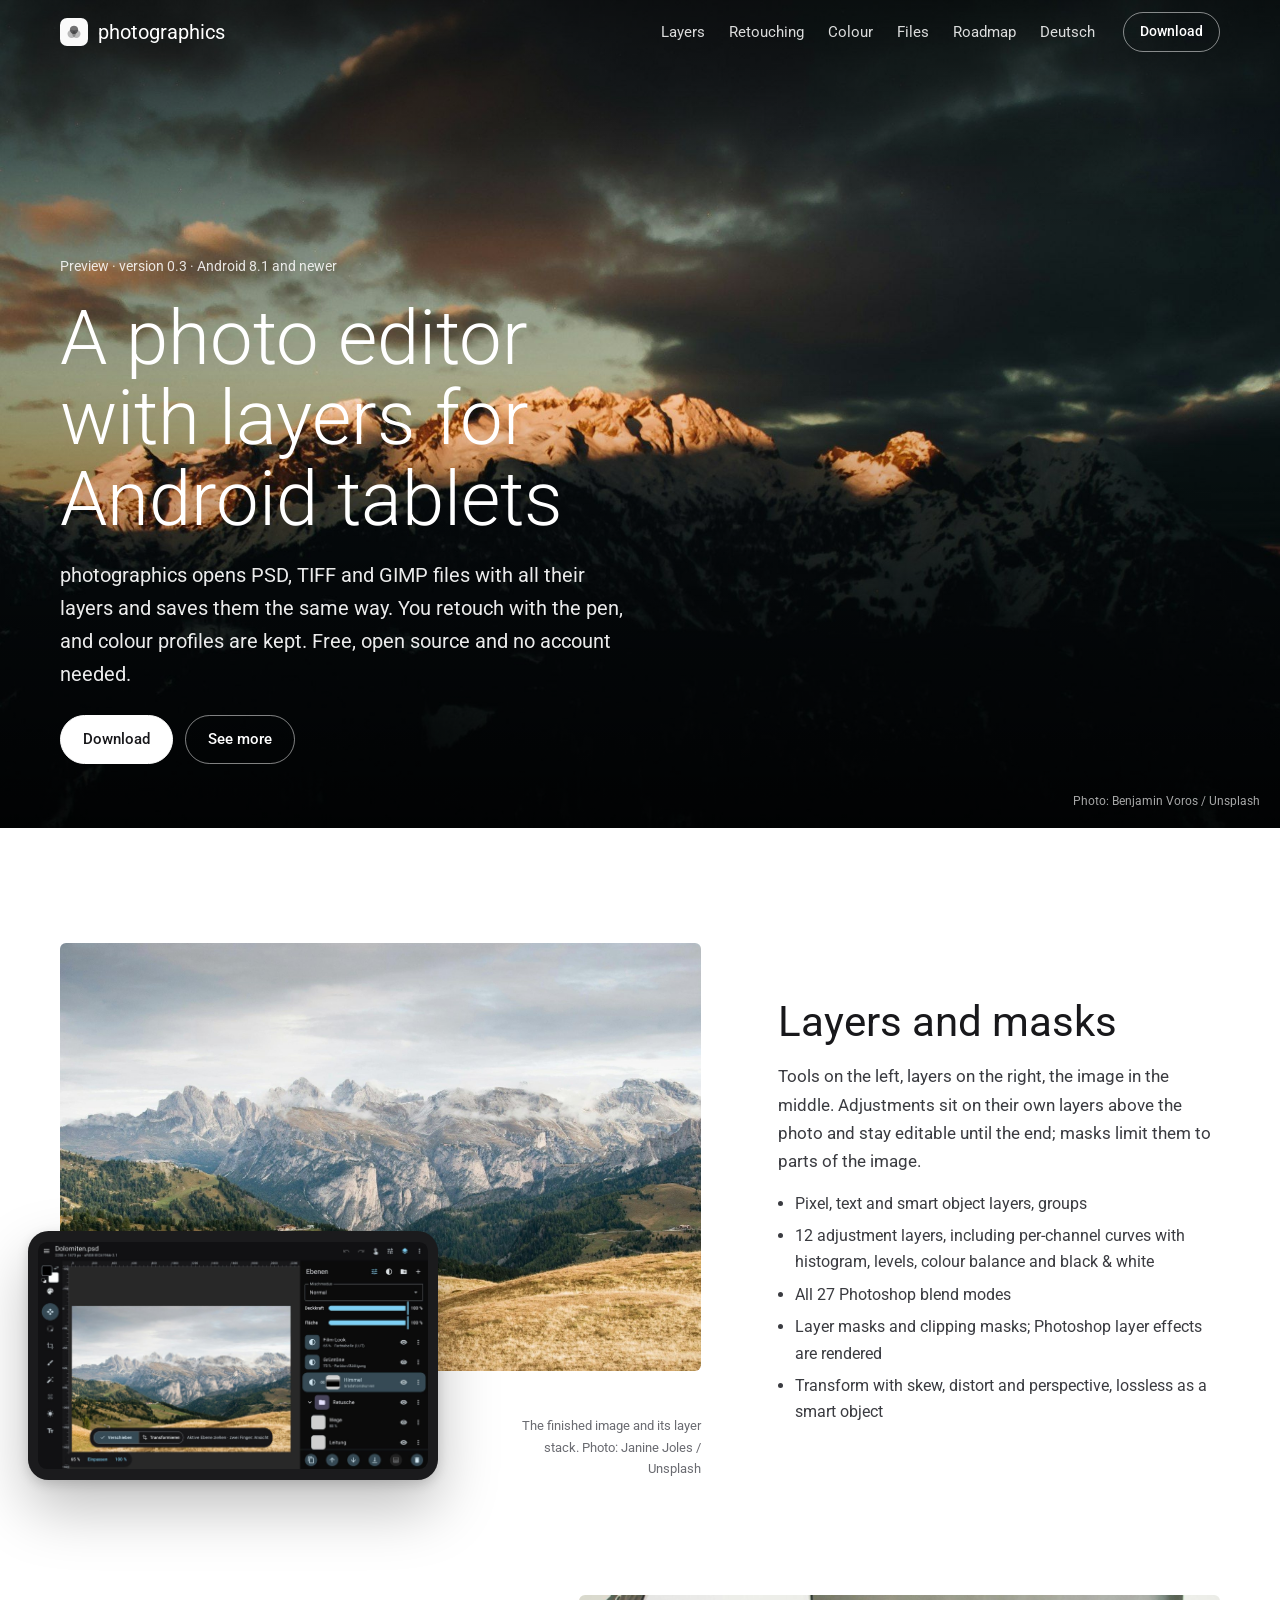
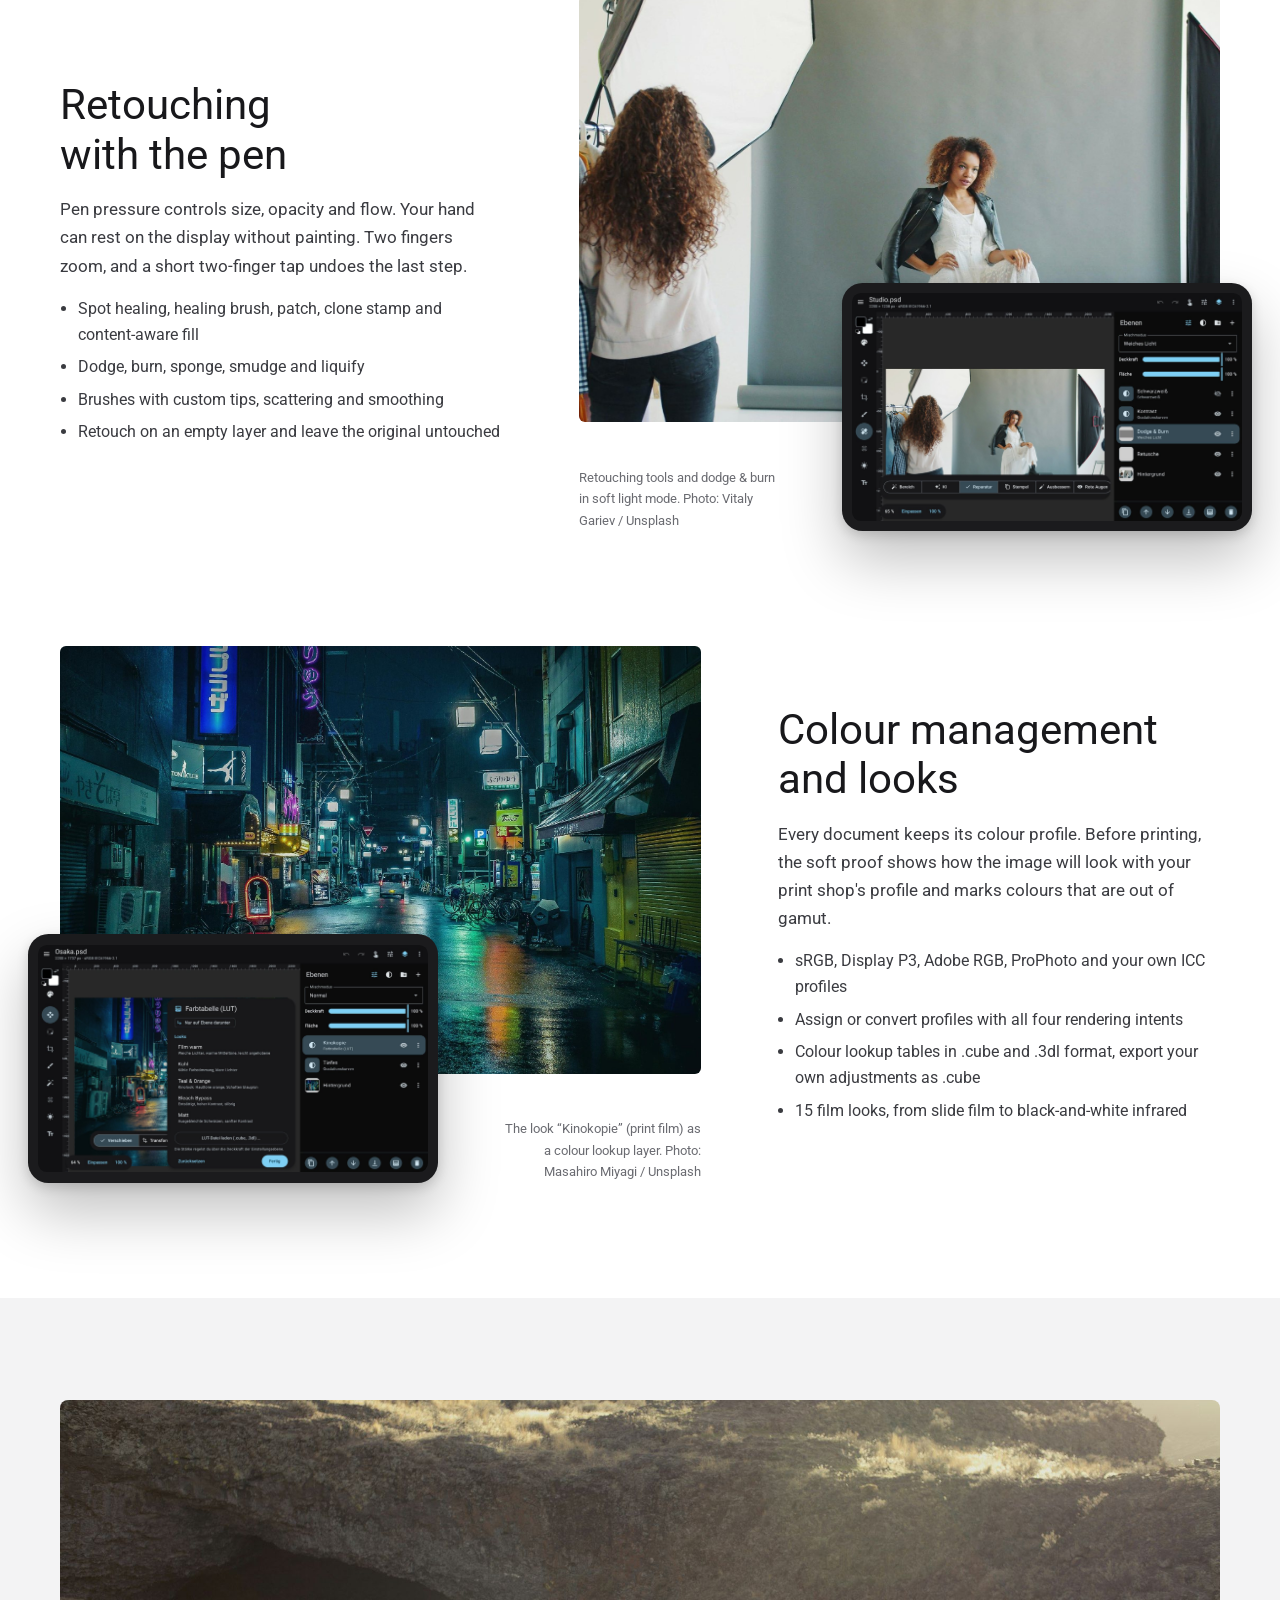
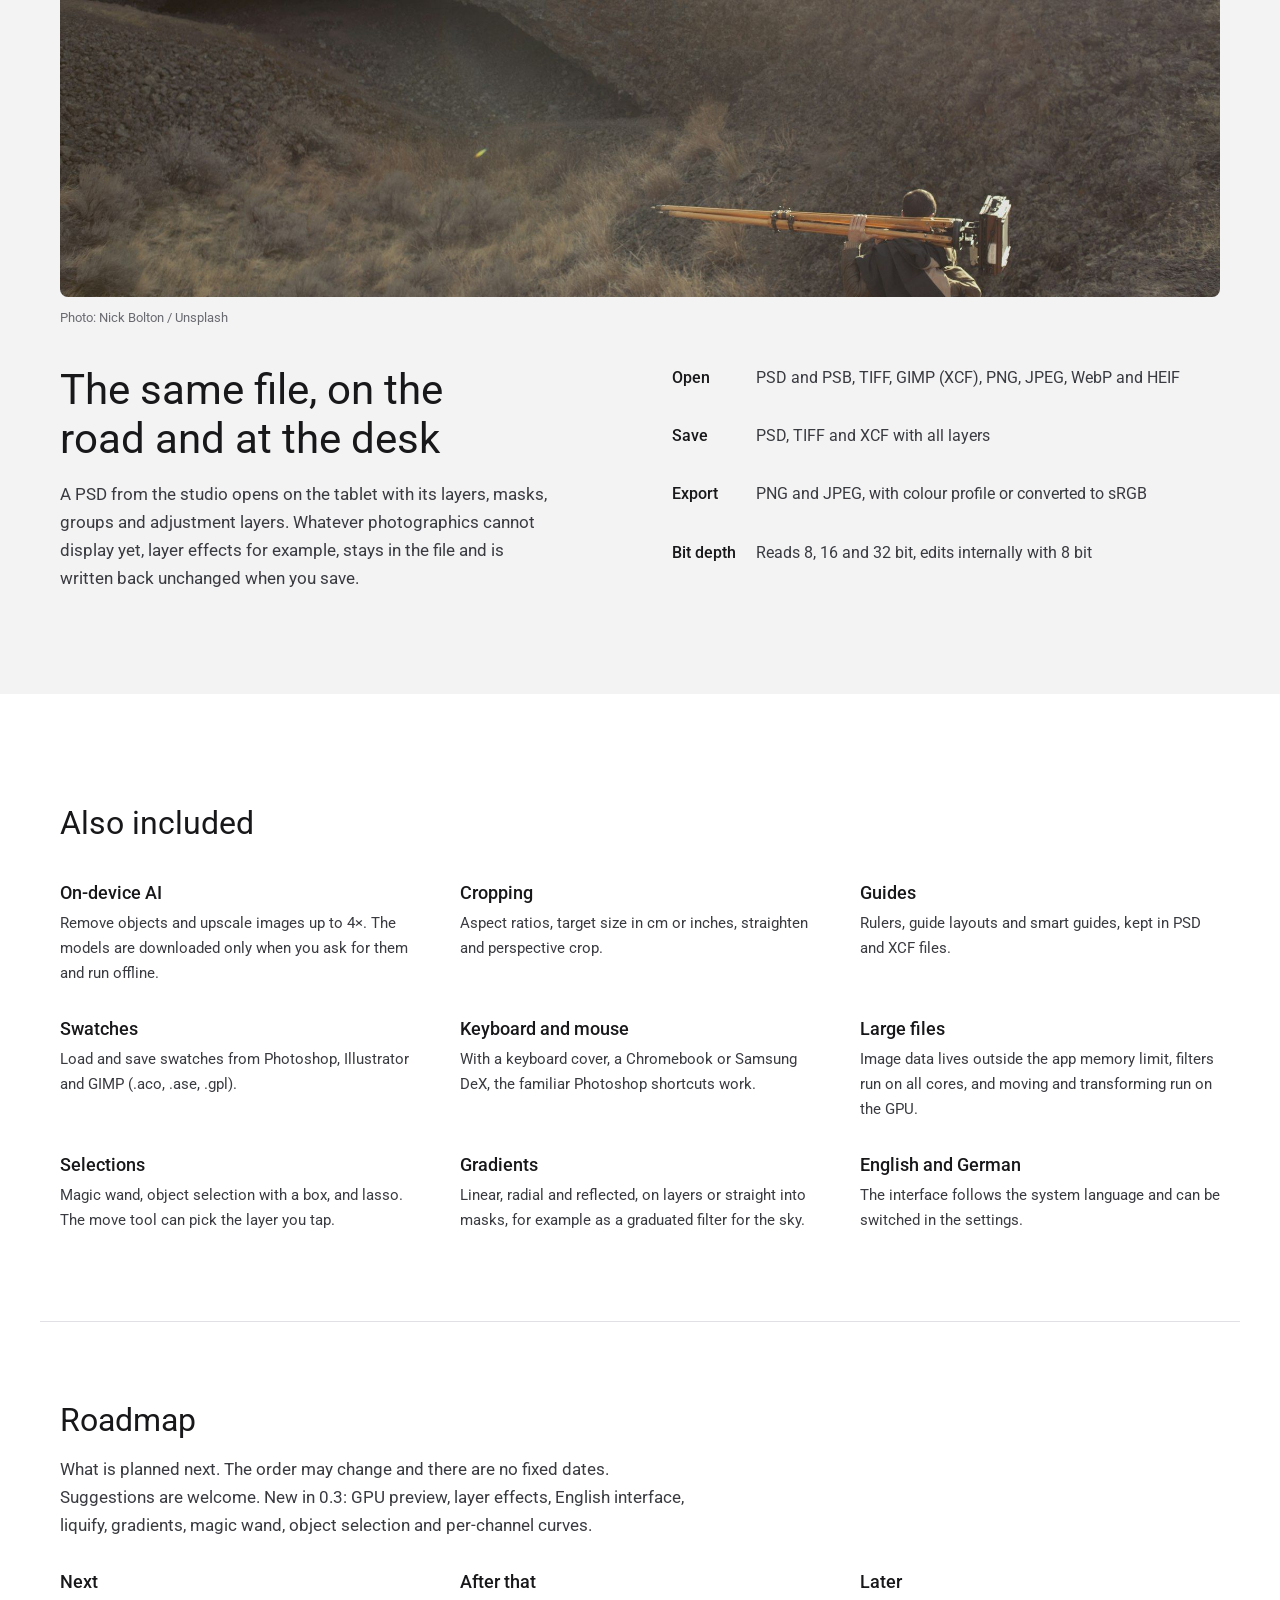
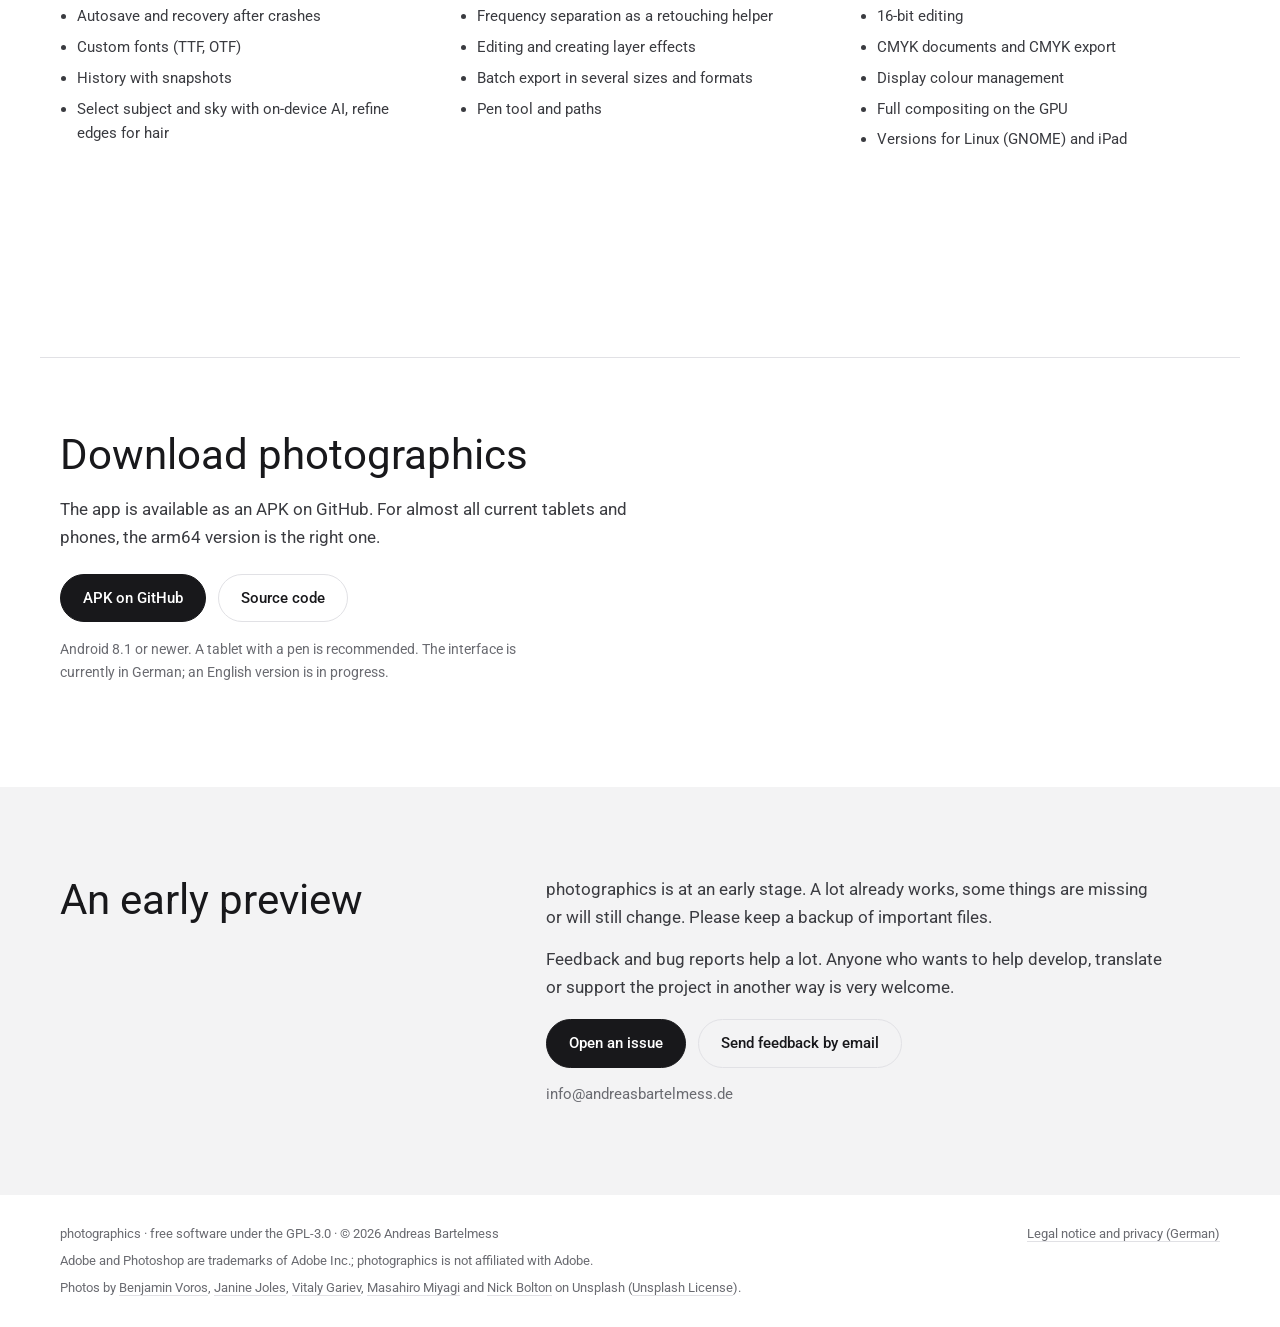
==== website/en/index.html @ 4376cb5f "Roadmap: RAW-Entwicklung gestrichen" ====
<!doctype html>
<html lang="en">
<head>
<meta charset="utf-8">
<meta name="viewport" content="width=device-width, initial-scale=1, viewport-fit=cover">
<title>photographics</title>
<meta name="claude:viewport-fit-sides" content="cover">
<meta name="description" content="Free photo editor with layers for Android tablets. Opens and saves PSD, TIFF and GIMP files with all their layers.">
<link rel="icon" href="../img/logo.svg" type="image/svg+xml">
<link rel="stylesheet" href="../fonts/roboto.css">
<link rel="alternate" hreflang="de" href="../">
<link rel="alternate" hreflang="en" href="./">
<style>
/* Layout: großes Foto als Auftakt, danach helle Seite mit echten Screenshots der App; Text und Bild
   wechseln die Seite. Schrift wie in der App (Roboto). Bewusst nur hell. */
:root {
  --paper: #ffffff;
  --band: #f3f3f4;
  --ink: #18181b;
  --text: #3a3b40;
  --mute: #6a6b71;
  --line: #e1e1e5;
  --device: #1b1b1d;
  --font: "Roboto", system-ui, -apple-system, "Segoe UI", sans-serif;
  color-scheme: light;
}
* { box-sizing: border-box; }
html { scroll-behavior: smooth; }
@media (prefers-reduced-motion: reduce) { html { scroll-behavior: auto; } }
body { margin: 0; background: var(--paper); color: var(--ink); font-family: var(--font); font-size: 17px; line-height: 1.65; -webkit-font-smoothing: antialiased; }
img { max-width: 100%; display: block; }
a { color: inherit; }
h1, h2, h3 { font-weight: 400; margin: 0; text-wrap: balance; }
p { margin: 0; }
.wrap { max-width: 1200px; margin: 0 auto; padding-left: max(20px, env(safe-area-inset-left, 0px)); padding-right: max(20px, env(safe-area-inset-right, 0px)); }
.btn { display: inline-flex; align-items: center; padding: 11px 22px; border-radius: 999px; font-weight: 500; font-size: 15px;
  text-decoration: none; border: 1px solid currentColor; transition: background .2s, color .2s, border-color .2s; }
.btn.primary { background: var(--ink); color: #fff; border-color: var(--ink); }
.btn.primary:hover { background: #000; }
.btn.light { background: #fff; color: var(--ink); border-color: #fff; }
.btn.light:hover { background: #ffffffd9; }
.btn.outline { color: var(--ink); border-color: var(--line); }
.btn.outline:hover { border-color: var(--ink); }
.btn.on-photo { color: #fff; border-color: #ffffff80; }
.btn.on-photo:hover { border-color: #fff; }
.btn[aria-disabled="true"] { opacity: .45; pointer-events: none; }
a:focus-visible { outline: 2px solid currentColor; outline-offset: 3px; }
figure { margin: 0; display: grid; gap: 10px; min-width: 0; }
figcaption { font-size: 13px; color: var(--mute); }
.shot { border-radius: 10px; box-shadow: 0 0 0 1px #0000000f, 0 18px 40px #00000024; width: 100%; }

/* Navigation: über dem Foto durchsichtig, beim Scrollen weiß */
body::before { content: ""; position: fixed; inset: 0 0 auto; height: env(safe-area-inset-top, 0px); z-index: 30; background: var(--ink); }
nav { position: fixed; top: env(safe-area-inset-top, 0px); left: 0; right: 0; z-index: 20; color: #fff; transition: background .25s, color .25s, border-color .25s; border-bottom: 1px solid transparent; }
nav.solid { background: #fffffff0; color: var(--ink); border-bottom-color: var(--line); backdrop-filter: blur(12px); -webkit-backdrop-filter: blur(12px); }
nav .wrap { display: flex; align-items: center; gap: 28px; height: 64px; }
.brand { display: flex; align-items: center; gap: 10px; text-decoration: none; font-size: 20px; font-weight: 400; }
.brand img { width: 28px; height: 28px; border-radius: 7px; }
nav ul { display: flex; gap: 24px; list-style: none; margin: 0 0 0 auto; padding: 0; font-size: 15px; }
nav ul a { text-decoration: none; opacity: .85; }
nav ul a:hover { opacity: 1; }
nav .btn { padding: 7px 16px; font-size: 14px; }
@media (max-width: 860px) { nav ul { display: none; } nav .btn { margin-left: auto; } }

/* Auftakt */
.hero { position: relative; min-height: min(92svh, 860px); display: grid; align-items: end; overflow: hidden; color: #fff; background: #111; }
.hero > img { position: absolute; inset: 0; width: 100%; height: 100%; object-fit: cover; object-position: 50% 40%; }
.hero::after { content: ""; position: absolute; inset: 0; background: linear-gradient(180deg, #00000080 0%, #00000000 28%, #00000000 45%, #000000c4 100%); }
.hero .wrap { position: relative; z-index: 1; padding-block: 130px 64px; display: grid; gap: 20px; width: 100%; }
.hero .status { font-size: 14px; opacity: .85; }
.hero h1 { font-size: clamp(38px, 6vw, 76px); line-height: 1.06; font-weight: 300; max-width: 19ch; }
.hero .lead { font-size: clamp(17px, 1.8vw, 20px); max-width: 52ch; opacity: .92; }
.hero .ctas { display: flex; flex-wrap: wrap; gap: 12px; margin-top: 4px; }
.credit { position: absolute; right: max(20px, env(safe-area-inset-right, 0px)); bottom: 16px; z-index: 1; font-size: 12px; color: #ffffffa6; }
@media (max-width: 560px) { .credit { position: static; } .hero .wrap { padding-bottom: 28px; } }

/* Kapitel: fertiges Bild, darüber das Tablet mit dem Bearbeitungsstand */
.chapter { padding-block: clamp(72px, 9vw, 128px) 0; }
.chapter h2, .files h2, .about h2, .download h2, .join h2 { font-size: clamp(28px, 3.4vw, 42px); line-height: 1.18; }
.chapter .wrap { display: grid; grid-template-columns: 1.45fr 1fr; gap: clamp(40px, 6vw, 88px); align-items: center; }
.chapter.flip .wrap { grid-template-columns: 1fr 1.45fr; }
.chapter.flip .stage { order: 2; }
.stage { position: relative; padding-bottom: 17%; min-width: 0; margin: 0; }
.stage .photo { width: 100%; aspect-ratio: 3 / 2; object-fit: cover; border-radius: 6px; }
.tablet { position: absolute; bottom: 0; left: -5%; width: 64%; background: var(--device); border-radius: clamp(12px, 1.6vw, 22px);
  padding: clamp(6px, .8vw, 11px); box-shadow: 0 28px 60px #00000040, 0 4px 12px #00000026; }
.tablet img { border-radius: clamp(5px, .7vw, 10px); width: 100%; }
.chapter.flip .tablet { left: auto; right: -5%; }
.stage figcaption { position: absolute; right: 0; bottom: 0; width: 32%; text-align: right; }
.chapter.flip .stage figcaption { right: auto; left: 0; text-align: left; }
.copy { display: grid; gap: 16px; min-width: 0; }
.copy > p { color: var(--text); max-width: 50ch; }
.copy ul { margin: 0; padding-left: 1.1em; color: var(--text); display: grid; gap: 6px; font-size: 16px; }
@media (max-width: 860px) {
  .chapter .wrap, .chapter.flip .wrap { grid-template-columns: 1fr; }
  .chapter.flip .stage { order: 0; }
  .tablet, .chapter.flip .tablet { left: 4%; right: auto; width: 70%; }
  .stage figcaption, .chapter.flip .stage figcaption { position: static; width: auto; text-align: left; margin-top: 12px; }
  .stage { padding-bottom: 0; } .stage .tablet { position: relative; margin-top: -22%; }
}

/* Dateien */
.files { margin-top: clamp(72px, 9vw, 128px); background: var(--band); padding-block: clamp(64px, 8vw, 112px); }
.files .wrap { display: grid; gap: 36px; }
.files figure img { width: 100%; aspect-ratio: 21 / 9; object-fit: cover; object-position: 60% 50%; border-radius: 8px; }
.files .cols { display: grid; grid-template-columns: 1fr 1fr; gap: clamp(28px, 5vw, 72px); }
.files .copy p { color: var(--text); }
.files dl { margin: 0; display: grid; grid-template-columns: auto 1fr; gap: 6px 20px; color: var(--text); font-size: 16px; }
.files dt { font-weight: 500; color: var(--ink); }
.files dd { margin: 0; }
@media (max-width: 860px) { .files .cols { grid-template-columns: 1fr; } .files figure img { aspect-ratio: 4 / 3; } }

/* Außerdem */
.more { padding-block: clamp(64px, 8vw, 112px) clamp(56px, 7vw, 88px); }
.more .wrap { display: grid; gap: 28px; }
.more h2 { font-size: clamp(24px, 2.6vw, 32px); }
.more-grid { display: grid; grid-template-columns: repeat(3, 1fr); gap: 28px 40px; }
.more-grid h3 { font-size: 18px; font-weight: 500; margin-bottom: 4px; }
.more-grid p { color: var(--text); font-size: 15px; }
@media (max-width: 900px) { .more-grid { grid-template-columns: 1fr 1fr; } }
@media (max-width: 560px) { .more-grid { grid-template-columns: 1fr; } }

/* Roadmap */
.roadmap { padding-block: 0 clamp(64px, 8vw, 104px); }
.roadmap .wrap { display: grid; gap: 28px; border-top: 1px solid var(--line); padding-top: clamp(48px, 6vw, 72px); }
.roadmap header { display: grid; gap: 8px; max-width: 64ch; }
.roadmap header h2 { font-size: clamp(24px, 2.6vw, 32px); }
.roadmap header p { color: var(--text); }
.stages { display: grid; grid-template-columns: repeat(3, 1fr); gap: 28px 40px; }
.stages h3 { font-size: 18px; font-weight: 500; margin-bottom: 8px; }
.stages ul { margin: 0; padding-left: 1.1em; display: grid; gap: 6px; color: var(--text); font-size: 15px; }
@media (max-width: 860px) { .stages { grid-template-columns: 1fr; } }

/* Download */
.download { padding-block: clamp(64px, 8vw, 104px); }
.download .wrap { display: grid; gap: 16px; justify-items: start; border-top: 1px solid var(--line); padding-top: clamp(48px, 6vw, 72px); }
.download p { color: var(--text); max-width: 60ch; }
.download .actions { display: flex; flex-wrap: wrap; gap: 12px; margin-top: 6px; }
.download .req { font-size: 14px; color: var(--mute); }

/* Mitmachen */
.join { background: var(--band); padding-block: clamp(56px, 7vw, 88px); }
.join .wrap { display: grid; grid-template-columns: 1fr 1.6fr; gap: clamp(28px, 5vw, 72px); align-items: start; }
.join .text { display: grid; gap: 14px; color: var(--text); max-width: 62ch; }
.join .actions { display: flex; flex-wrap: wrap; gap: 12px; margin-top: 4px; }
.join .mail { color: var(--mute); font-size: 15px; user-select: all; }
@media (max-width: 760px) { .join .wrap { grid-template-columns: 1fr; } }

/* Fuß */
footer { padding-block: 28px calc(28px + env(safe-area-inset-bottom, 0px)); font-size: 13px; color: var(--mute); }
footer .wrap { display: grid; gap: 6px; }
footer .row { display: flex; flex-wrap: wrap; gap: 6px 24px; justify-content: space-between; }
footer a { color: inherit; text-decoration: none; border-bottom: 1px solid var(--line); }
footer a:hover { color: var(--ink); }
</style>
</head>
<body>

<nav id="nav">
  <div class="wrap">
    <a class="brand" href="#top"><img src="../img/logo.svg" alt="">photographics</a>
    <ul>
      <li><a href="#layers">Layers</a></li>
      <li><a href="#retouching">Retouching</a></li>
      <li><a href="#colour">Colour</a></li>
      <li><a href="#files">Files</a></li>
      <li><a href="#roadmap">Roadmap</a></li>
      <li><a href="../" lang="de" hreflang="de">Deutsch</a></li>
    </ul>
    <a class="btn on-photo" id="nav-cta" href="#download">Download</a>
  </div>
</nav>

<header class="hero" id="top">
  <img src="../img/alpen-abend.jpg" alt="Snow-covered peaks in the last evening light under dark clouds" fetchpriority="high">
  <div class="wrap">
    <span class="status">Preview · version 0.3 · Android 8.1 and newer</span>
    <h1>A photo editor with layers for Android tablets</h1>
    <p class="lead">photographics opens PSD, TIFF and GIMP files with all their layers and saves them the same way. You retouch with the pen, and colour profiles are kept. Free, open source and no account needed.</p>
    <div class="ctas">
      <a class="btn light" href="#download">Download</a>
      <a class="btn on-photo" href="#layers">See more</a>
    </div>
  </div>
  <span class="credit">Photo: Benjamin Voros / Unsplash</span>
</header>

<section class="chapter" id="layers">
  <div class="wrap">
    <figure class="stage">
      <img class="photo" src="../img/dolomiten-fertig.jpg" alt="Finished landscape photo of the Dolomites with a darkened sky and warmer colours" loading="lazy">
      <div class="tablet"><img src="../img/editor-ebenen.jpg" alt="The same image in photographics with the layers panel: film look, hue/saturation, curves with a mask and a retouching group" loading="lazy"></div>
      <figcaption>The finished image and its layer stack. Photo: Janine Joles / Unsplash</figcaption>
    </figure>
    <div class="copy">
      <h2>Layers and masks</h2>
      <p>Tools on the left, layers on the right, the image in the middle. Adjustments sit on their own layers above the photo and stay editable until the end; masks limit them to parts of the image.</p>
      <ul>
        <li>Pixel, text and smart object layers, groups</li>
        <li>12 adjustment layers, including per-channel curves with histogram, levels, colour balance and black &amp; white</li>
        <li>All 27 Photoshop blend modes</li>
        <li>Layer masks and clipping masks; Photoshop layer effects are rendered</li>
        <li>Transform with skew, distort and perspective, lossless as a smart object</li>
      </ul>
    </div>
  </div>
</section>

<section class="chapter flip" id="retouching">
  <div class="wrap">
    <figure class="stage">
      <img class="photo" src="../img/studio-fertig.jpg" alt="Finished studio photo of a woman in a white dress in front of a grey backdrop" loading="lazy">
      <div class="tablet"><img src="../img/editor-retusche.jpg" alt="The same photo in photographics with the retouching tools and a dodge and burn layer" loading="lazy"></div>
      <figcaption>Retouching tools and dodge &amp; burn in soft light mode. Photo: Vitaly Gariev / Unsplash</figcaption>
    </figure>
    <div class="copy">
      <h2>Retouching with the pen</h2>
      <p>Pen pressure controls size, opacity and flow. Your hand can rest on the display without painting. Two fingers zoom, and a short two-finger tap undoes the last step.</p>
      <ul>
        <li>Spot healing, healing brush, patch, clone stamp and content-aware fill</li>
        <li>Dodge, burn, sponge, smudge and liquify</li>
        <li>Brushes with custom tips, scattering and smoothing</li>
        <li>Retouch on an empty layer and leave the original untouched</li>
      </ul>
    </div>
  </div>
</section>

<section class="chapter" id="colour">
  <div class="wrap">
    <figure class="stage">
      <img class="photo" src="../img/osaka-fertig.jpg" alt="Finished night photo of a wet street in Osaka with neon signs" loading="lazy">
      <div class="tablet"><img src="../img/editor-looks.jpg" alt="The same photo in photographics with the colour lookup selection open" loading="lazy"></div>
      <figcaption>The look “Kinokopie” (print film) as a colour lookup layer. Photo: Masahiro Miyagi / Unsplash</figcaption>
    </figure>
    <div class="copy">
      <h2>Colour management and looks</h2>
      <p>Every document keeps its colour profile. Before printing, the soft proof shows how the image will look with your print shop's profile and marks colours that are out of gamut.</p>
      <ul>
        <li>sRGB, Display P3, Adobe RGB, ProPhoto and your own ICC profiles</li>
        <li>Assign or convert profiles with all four rendering intents</li>
        <li>Colour lookup tables in .cube and .3dl format, export your own adjustments as .cube</li>
        <li>15 film looks, from slide film to black-and-white infrared</li>
      </ul>
    </div>
  </div>
</section>

<section class="files" id="files" style="margin-top: clamp(72px, 9vw, 128px)">
  <div class="wrap">
    <figure>
      <img src="../img/grossformat.jpg" alt="A photographer carries a large format camera on a tripod across a rocky plateau" loading="lazy">
      <figcaption>Photo: Nick Bolton / Unsplash</figcaption>
    </figure>
    <div class="cols">
      <div class="copy">
        <h2>The same file, on the road and at the desk</h2>
        <p>A PSD from the studio opens on the tablet with its layers, masks, groups and adjustment layers. Whatever photographics cannot display yet, layer effects for example, stays in the file and is written back unchanged when you save.</p>
      </div>
      <dl>
        <dt>Open</dt><dd>PSD and PSB, TIFF, GIMP (XCF), PNG, JPEG, WebP and HEIF</dd>
        <dt>Save</dt><dd>PSD, TIFF and XCF with all layers</dd>
        <dt>Export</dt><dd>PNG and JPEG, with colour profile or converted to sRGB</dd>
        <dt>Bit depth</dt><dd>Reads 8, 16 and 32 bit, edits internally with 8 bit</dd>
      </dl>
    </div>
  </div>
</section>

<section class="more" id="features">
  <div class="wrap">
    <h2>Also included</h2>
    <div class="more-grid">
      <div><h3>On-device AI</h3><p>Remove objects and upscale images up to 4×. The models are downloaded only when you ask for them and run offline.</p></div>
      <div><h3>Cropping</h3><p>Aspect ratios, target size in cm or inches, straighten and perspective crop.</p></div>
      <div><h3>Guides</h3><p>Rulers, guide layouts and smart guides, kept in PSD and XCF files.</p></div>
      <div><h3>Swatches</h3><p>Load and save swatches from Photoshop, Illustrator and GIMP (.aco, .ase, .gpl).</p></div>
      <div><h3>Keyboard and mouse</h3><p>With a keyboard cover, a Chromebook or Samsung DeX, the familiar Photoshop shortcuts work.</p></div>
      <div><h3>Large files</h3><p>Image data lives outside the app memory limit, filters run on all cores, and moving and transforming run on the GPU.</p></div>
      <div><h3>Selections</h3><p>Magic wand, object selection with a box, and lasso. The move tool can pick the layer you tap.</p></div>
      <div><h3>Gradients</h3><p>Linear, radial and reflected, on layers or straight into masks, for example as a graduated filter for the sky.</p></div>
      <div><h3>English and German</h3><p>The interface follows the system language and can be switched in the settings.</p></div>
    </div>
  </div>
</section>

<section class="roadmap" id="roadmap">
  <div class="wrap">
    <header>
      <h2>Roadmap</h2>
      <p>What is planned next. The order may change and there are no fixed dates. Suggestions are welcome. New in 0.3: GPU preview, layer effects, English interface, liquify, gradients, magic wand, object selection and per-channel curves.</p>
    </header>
    <div class="stages">
      <div>
        <h3>Next</h3>
        <ul>
          <li>Autosave and recovery after crashes</li>
          <li>Custom fonts (TTF, OTF)</li>
          <li>History with snapshots</li>
          <li>Select subject and sky with on-device AI, refine edges for hair</li>
        </ul>
      </div>
      <div>
        <h3>After that</h3>
        <ul>
          <li>Frequency separation as a retouching helper</li>
          <li>Editing and creating layer effects</li>
          <li>Batch export in several sizes and formats</li>
          <li>Pen tool and paths</li>
        </ul>
      </div>
      <div>
        <h3>Later</h3>
        <ul>
          <li>16-bit editing</li>
          <li>CMYK documents and CMYK export</li>
          <li>Display colour management</li>
          <li>Full compositing on the GPU</li>
          <li>Versions for Linux (GNOME) and iPad</li>
        </ul>
      </div>
    </div>
  </div>
</section>

<section class="download" id="download">
  <div class="wrap">
    <h2>Download photographics</h2>
    <p>The app is available as an APK on GitHub. For almost all current tablets and phones, the arm64 version is the right one.</p>
    <div class="actions">
      <a class="btn primary" data-repo="/releases/latest" href="#download">APK on GitHub</a>
      <a class="btn outline" data-repo="" href="#download">Source code</a>
    </div>
    <p class="req">Android 8.1 or newer. A tablet with a pen is recommended. The interface is currently in German; an English version is in progress.</p>
  </div>
</section>

<section class="join" id="contribute">
  <div class="wrap">
    <h2>An early preview</h2>
    <div class="text">
      <p>photographics is at an early stage. A lot already works, some things are missing or will still change. Please keep a backup of important files.</p>
      <p>Feedback and bug reports help a lot. Anyone who wants to help develop, translate or support the project in another way is very welcome.</p>
      <div class="actions">
        <a class="btn primary" data-repo="/issues" href="#contribute">Open an issue</a>
        <a class="btn outline" href="mailto:info@andreasbartelmess.de">Send feedback by email</a>
      </div>
      <span class="mail">info@andreasbartelmess.de</span>
    </div>
  </div>
</section>

<footer>
  <div class="wrap">
    <div class="row">
      <span>photographics · free software under the GPL-3.0 · © 2026 Andreas Bartelmess</span>
      <span><a href="../impressum.html" hreflang="de">Legal notice and privacy (German)</a></span>
    </div>
    <div>Adobe and Photoshop are trademarks of Adobe Inc.; photographics is not affiliated with Adobe.</div>
    <div>Photos by <a href="https://unsplash.com/photos/landscape-photography-of-mountains-and-sky-9vZAW6Dp50s" rel="noopener" target="_blank">Benjamin Voros</a>, <a href="https://unsplash.com/photos/landscape-photo-of-mountains-CJIzia8PdV4" rel="noopener" target="_blank">Janine Joles</a>, <a href="https://unsplash.com/photos/model-posing-for-photographer-in-studio-setting-MfNVQxUAZB0" rel="noopener" target="_blank">Vitaly Gariev</a>, <a href="https://unsplash.com/photos/a-wet-city-street-at-night-with-neon-signs-uZA3P4sA3tM" rel="noopener" target="_blank">Masahiro Miyagi</a> and <a href="https://unsplash.com/photos/person-holding-camera-on-mountain-during-daytime-RqQWevl2aqs" rel="noopener" target="_blank">Nick Bolton</a> on Unsplash (<a href="https://unsplash.com/license" rel="noopener" target="_blank">Unsplash License</a>).</div>
  </div>
</footer>

<script>
(() => {
  // GitHub repository address: set it here once the repository is public
  const REPO = "https://github.com/andreasbartelmess/photographics";
  document.querySelectorAll("[data-repo]").forEach((a) => {
    if (REPO) { a.href = REPO + a.dataset.repo; a.rel = "noopener"; }
    else { a.setAttribute("aria-disabled", "true"); a.title = "The repository will be published soon"; }
  });
  const nav = document.getElementById("nav"), cta = document.getElementById("nav-cta");
  const hero = document.getElementById("top");
  const onScroll = () => {
    const solid = window.scrollY > hero.offsetHeight - 80;
    nav.classList.toggle("solid", solid);
    cta.className = "btn " + (solid ? "primary" : "on-photo");
  };
  window.addEventListener("scroll", onScroll, { passive: true }); onScroll();
})();
</script>
</body>
</html>
---- website/fonts/roboto.css ----
/* Roboto (SIL Open Font License, siehe OFL.txt) – lokal eingebunden, damit beim Aufruf der Seite keine Daten an Google gehen */
@font-face { font-family: "Roboto"; font-style: normal; font-weight: 300 500; font-display: swap;
  src: url("roboto-latin-ext.woff2") format("woff2"); unicode-range: U+0100-02BA, U+02BD-02C5, U+02C7-02CC, U+02CE-02D7, U+02DD-02FF, U+0304, U+0308, U+0329, U+1D00-1DBF, U+1E00-1E9F, U+1EF2-1EFF, U+2020, U+20A0-20AB, U+20AD-20C4, U+2113, U+2C60-2C7F, U+A720-A7FF; }
@font-face { font-family: "Roboto"; font-style: normal; font-weight: 300 500; font-display: swap;
  src: url("roboto-latin.woff2") format("woff2"); unicode-range: U+0000-00FF, U+0131, U+0152-0153, U+02BB-02BC, U+02C6, U+02DA, U+02DC, U+0304, U+0308, U+0329, U+2000-206F, U+20AC, U+2122, U+2191, U+2193, U+2212, U+2215, U+FEFF, U+FFFD; }
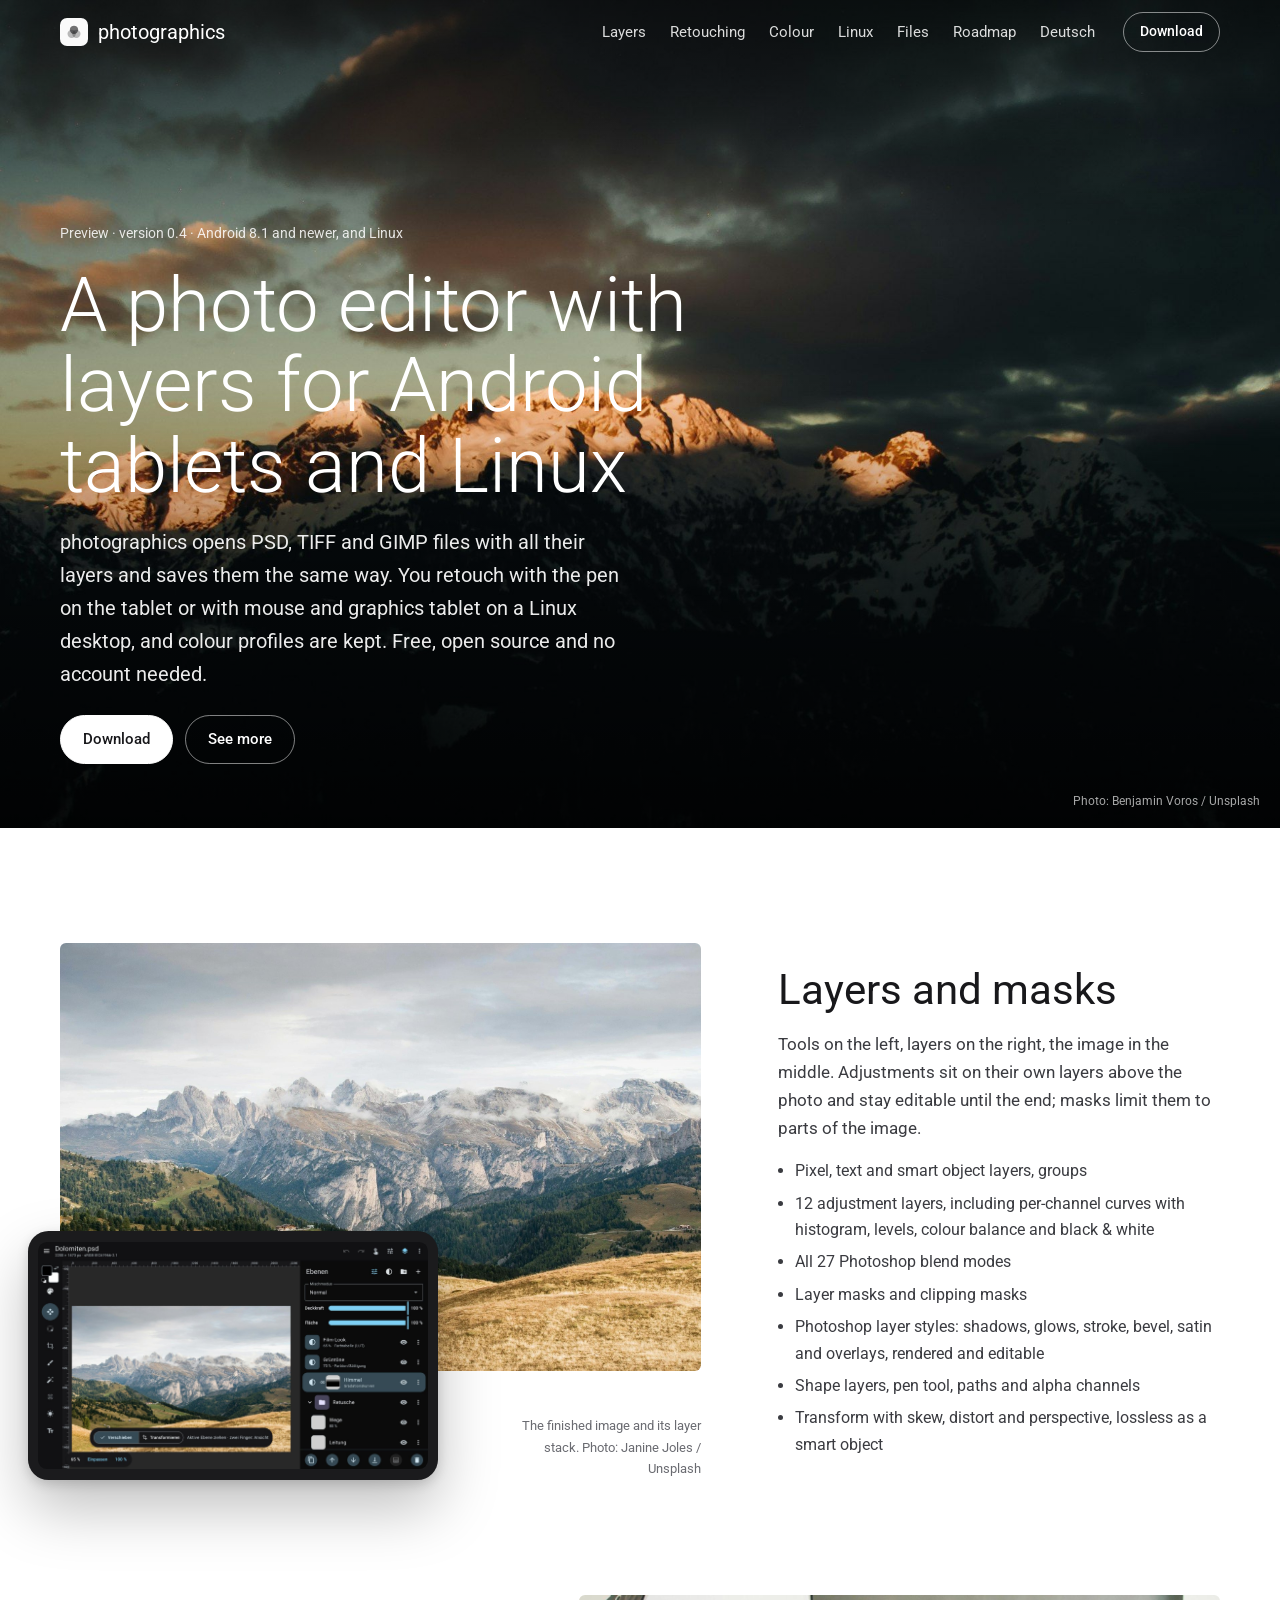
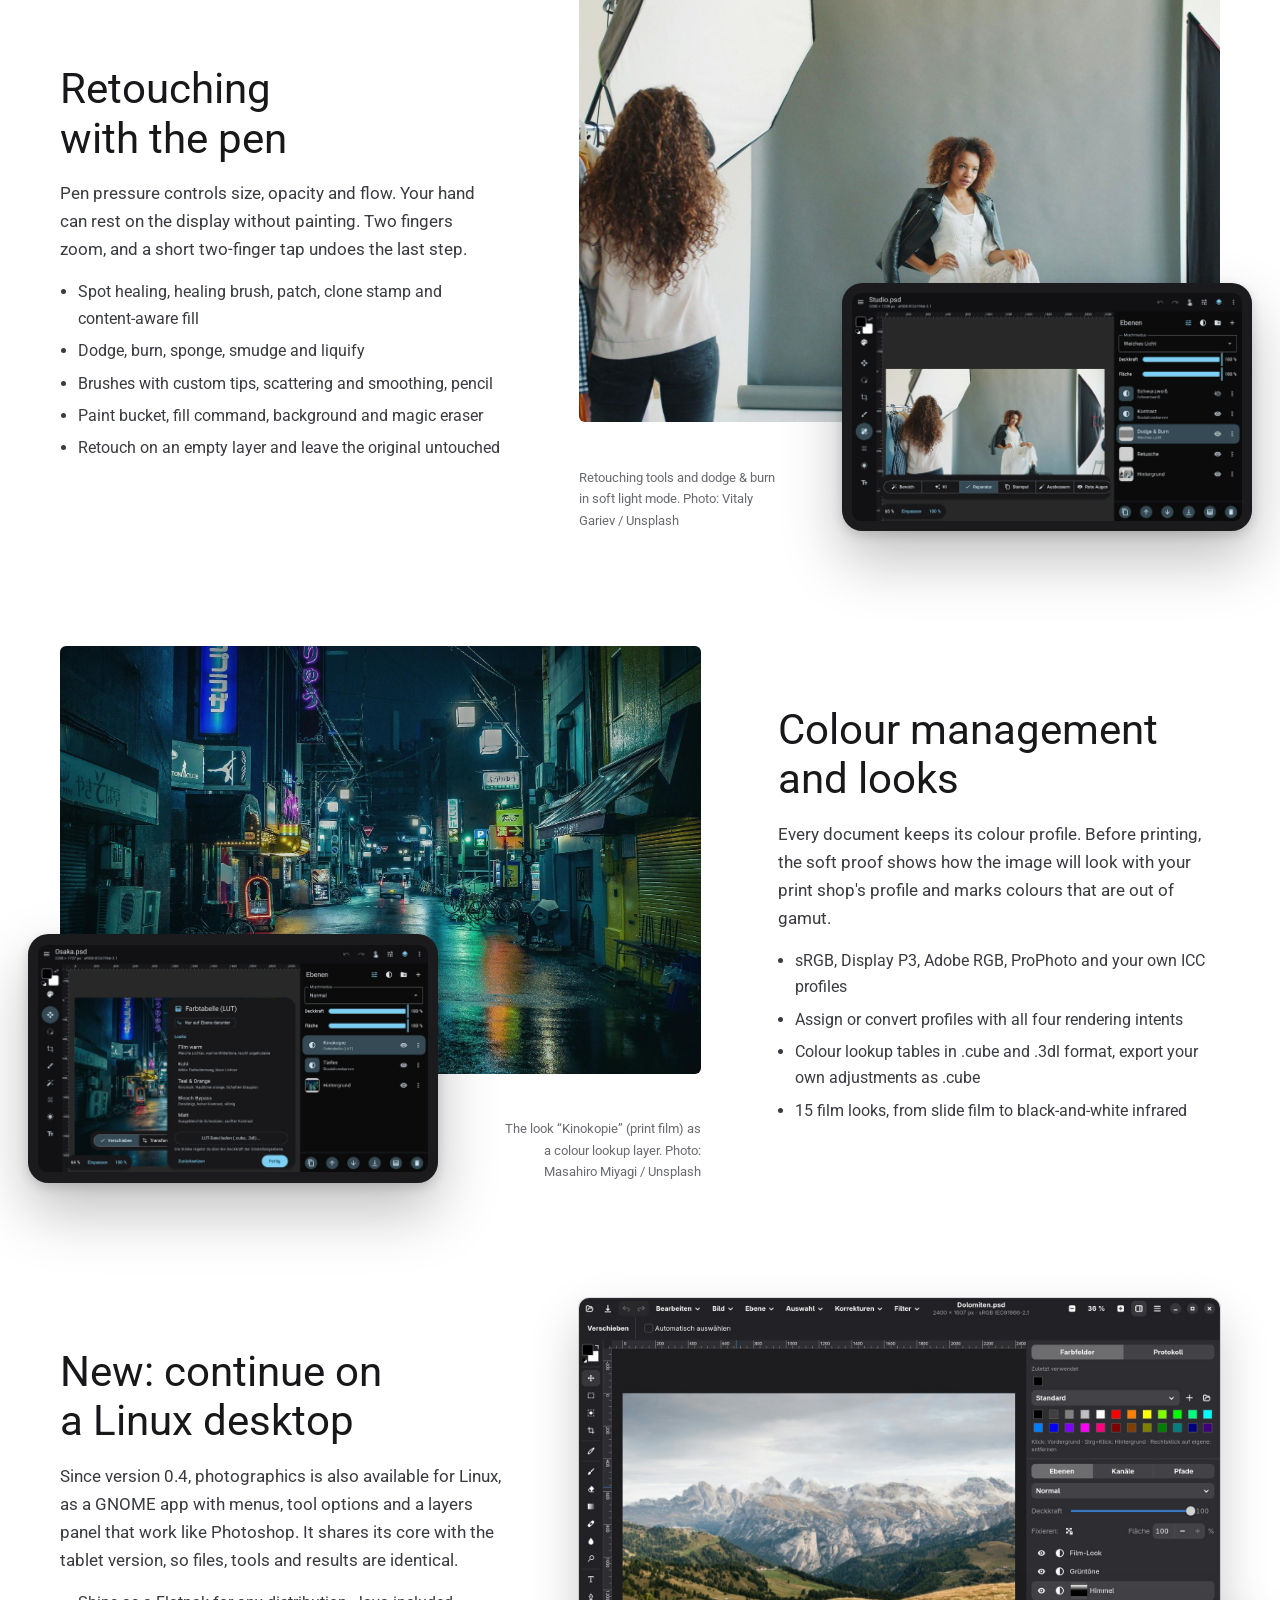
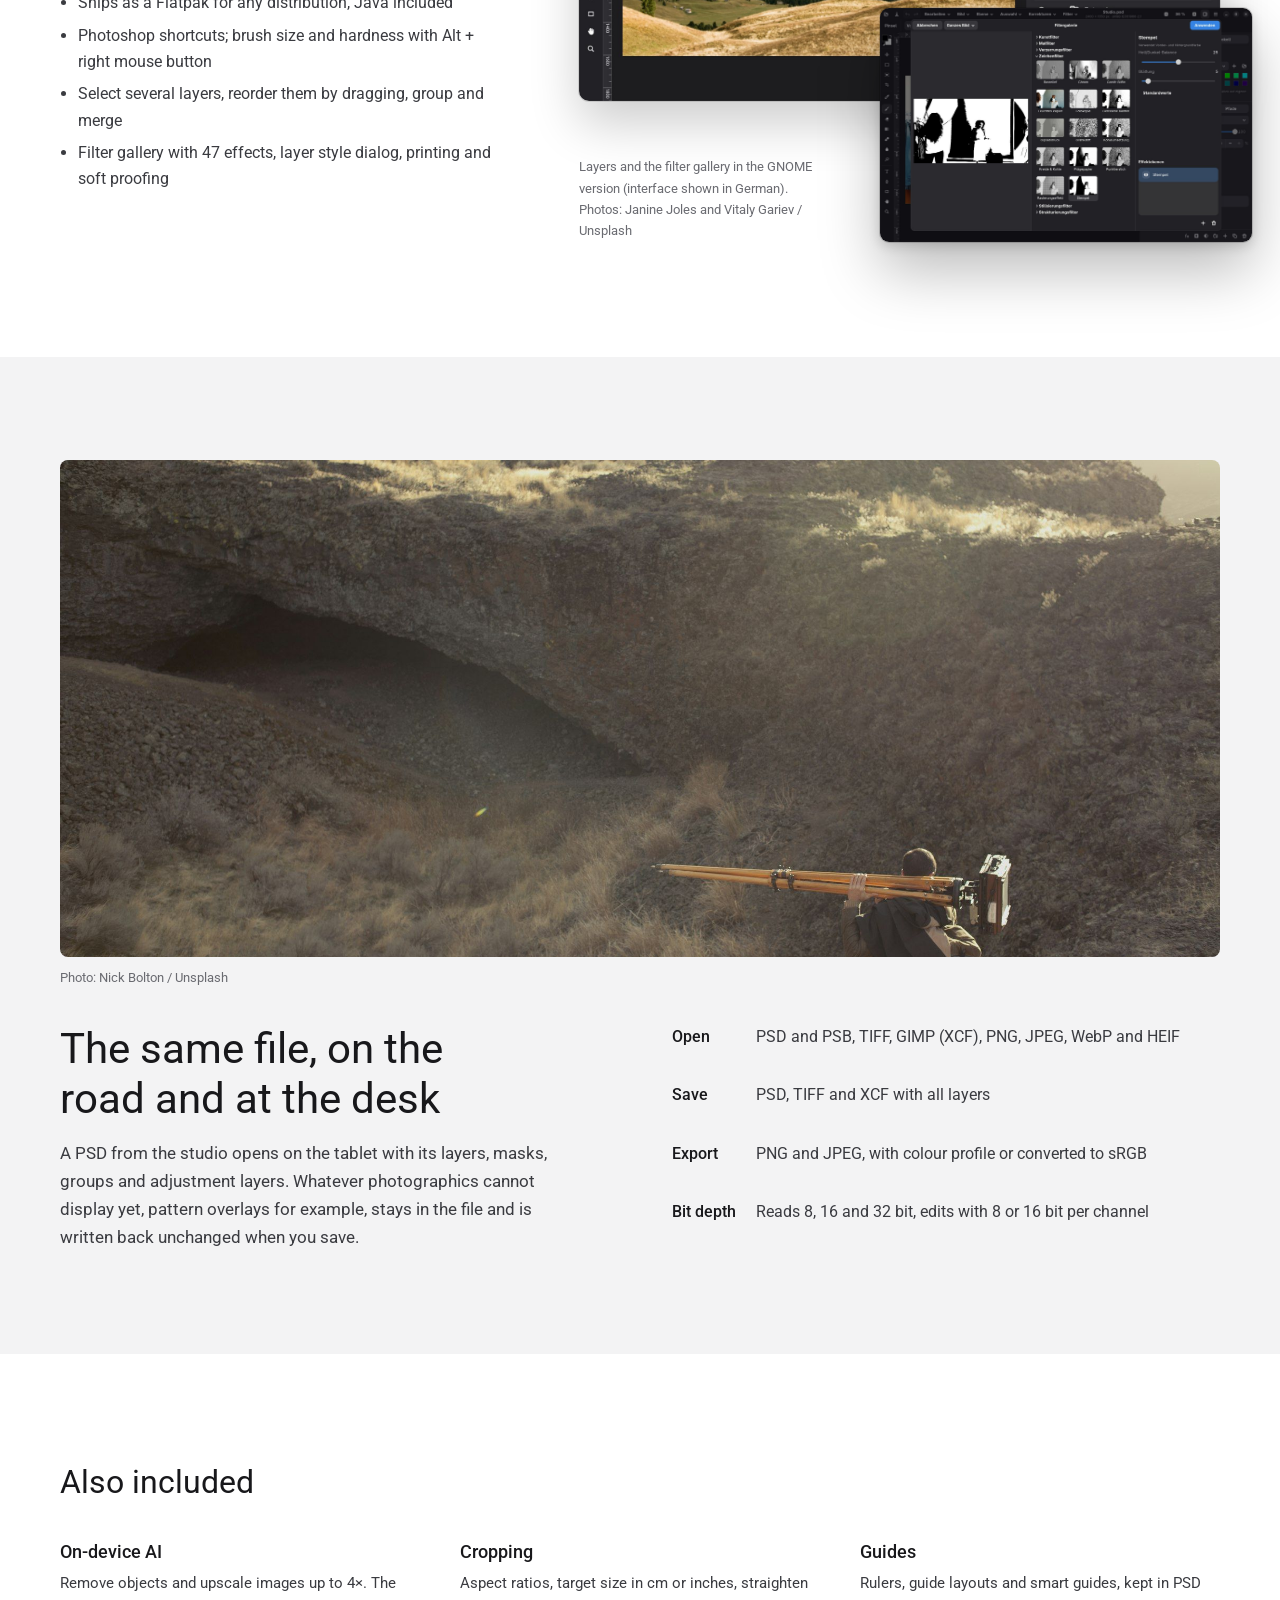
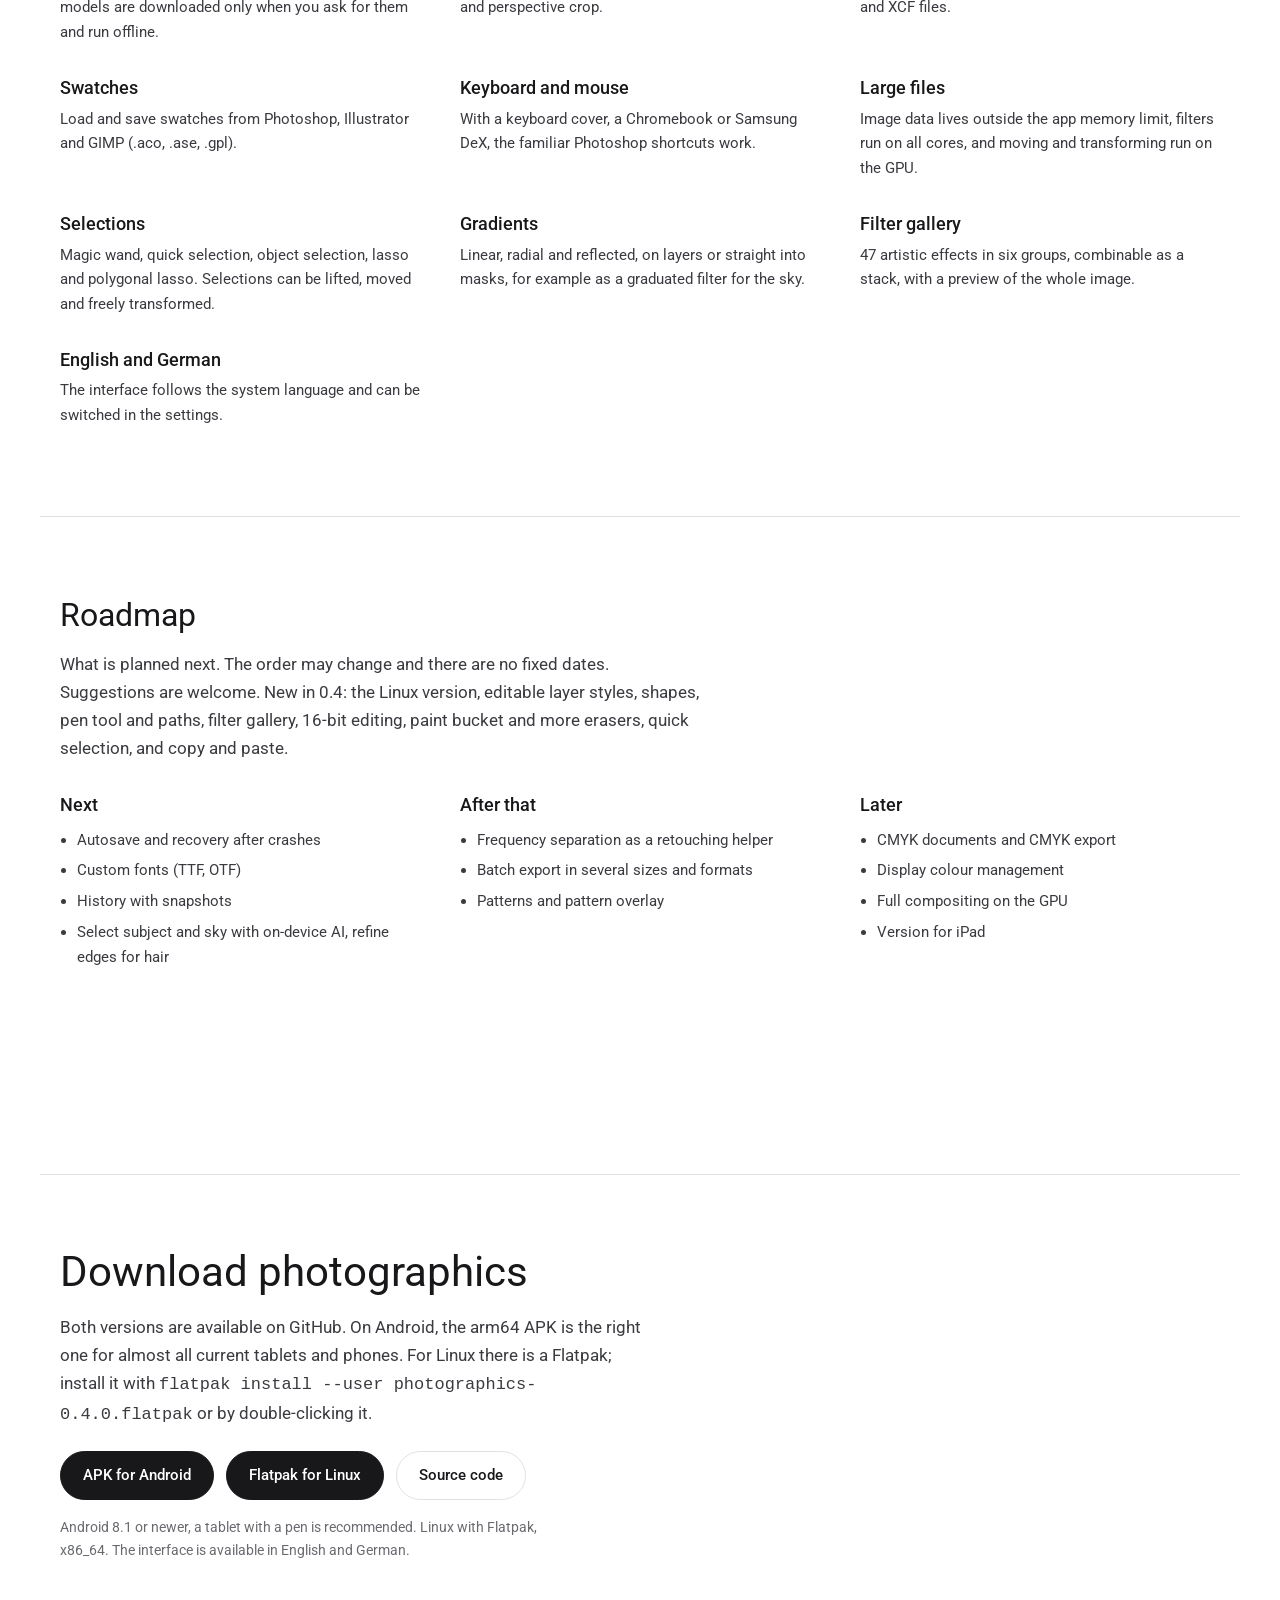
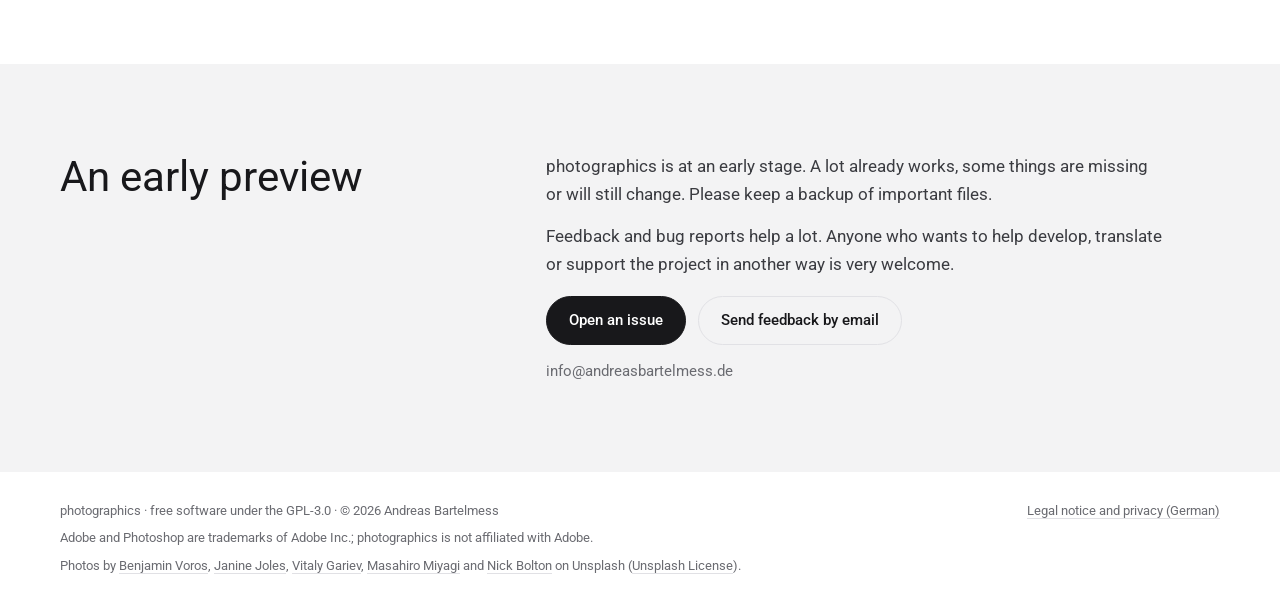
==== commit f00b1cdb: "photographics 0.4: Linux-Version, Ebenenstile, Pfade, Filtergalerie, 16 Bit - GNOME-Version (Modul :" ====
--- a/website/en/index.html
+++ b/website/en/index.html
@@ -5,7 +5,7 @@
 <meta name="viewport" content="width=device-width, initial-scale=1, viewport-fit=cover">
 <title>photographics</title>
 <meta name="claude:viewport-fit-sides" content="cover">
-<meta name="description" content="Free photo editor with layers for Android tablets. Opens and saves PSD, TIFF and GIMP files with all their layers.">
+<meta name="description" content="Free photo editor with layers for Android tablets and Linux. Opens and saves PSD, TIFF and GIMP files with all their layers.">
 <link rel="icon" href="../img/logo.svg" type="image/svg+xml">
 <link rel="stylesheet" href="../fonts/roboto.css">
 <link rel="alternate" hreflang="de" href="../">
@@ -89,6 +89,12 @@
 .stage figcaption { position: absolute; right: 0; bottom: 0; width: 32%; text-align: right; }
 .chapter.flip .stage figcaption { right: auto; left: 0; text-align: left; }
 .copy { display: grid; gap: 16px; min-width: 0; }
+/* Desktop chapter: window instead of tablet */
+.stage.desk { padding-bottom: 22%; }
+.stage.desk .window { width: 100%; border-radius: 10px; box-shadow: 0 0 0 1px #0000001f, 0 22px 50px #00000033; }
+.stage.desk .pane { position: absolute; bottom: 0; right: -5%; width: 58%; border-radius: 9px; box-shadow: 0 0 0 1px #0000002a, 0 28px 60px #00000045, 0 4px 12px #00000026; }
+.stage.desk figcaption { right: auto; left: 0; text-align: left; width: 38%; }
+@media (max-width: 860px) { .stage.desk { padding-bottom: 0; } .stage.desk .pane { position: relative; right: auto; margin: -18% 0 0 auto; width: 70%; } }
 .copy > p { color: var(--text); max-width: 50ch; }
 .copy ul { margin: 0; padding-left: 1.1em; color: var(--text); display: grid; gap: 6px; font-size: 16px; }
 @media (max-width: 860px) {
@@ -163,6 +169,7 @@
       <li><a href="#layers">Layers</a></li>
       <li><a href="#retouching">Retouching</a></li>
       <li><a href="#colour">Colour</a></li>
+      <li><a href="#linux">Linux</a></li>
       <li><a href="#files">Files</a></li>
       <li><a href="#roadmap">Roadmap</a></li>
       <li><a href="../" lang="de" hreflang="de">Deutsch</a></li>
@@ -174,9 +181,9 @@
 <header class="hero" id="top">
   <img src="../img/alpen-abend.jpg" alt="Snow-covered peaks in the last evening light under dark clouds" fetchpriority="high">
   <div class="wrap">
-    <span class="status">Preview · version 0.3 · Android 8.1 and newer</span>
-    <h1>A photo editor with layers for Android tablets</h1>
-    <p class="lead">photographics opens PSD, TIFF and GIMP files with all their layers and saves them the same way. You retouch with the pen, and colour profiles are kept. Free, open source and no account needed.</p>
+    <span class="status">Preview · version 0.4 · Android 8.1 and newer, and Linux</span>
+    <h1>A photo editor with layers for Android tablets and Linux</h1>
+    <p class="lead">photographics opens PSD, TIFF and GIMP files with all their layers and saves them the same way. You retouch with the pen on the tablet or with mouse and graphics tablet on a Linux desktop, and colour profiles are kept. Free, open source and no account needed.</p>
     <div class="ctas">
       <a class="btn light" href="#download">Download</a>
       <a class="btn on-photo" href="#layers">See more</a>
@@ -199,7 +206,9 @@
         <li>Pixel, text and smart object layers, groups</li>
         <li>12 adjustment layers, including per-channel curves with histogram, levels, colour balance and black &amp; white</li>
         <li>All 27 Photoshop blend modes</li>
-        <li>Layer masks and clipping masks; Photoshop layer effects are rendered</li>
+        <li>Layer masks and clipping masks</li>
+        <li>Photoshop layer styles: shadows, glows, stroke, bevel, satin and overlays, rendered and editable</li>
+        <li>Shape layers, pen tool, paths and alpha channels</li>
         <li>Transform with skew, distort and perspective, lossless as a smart object</li>
       </ul>
     </div>
@@ -219,7 +228,8 @@
       <ul>
         <li>Spot healing, healing brush, patch, clone stamp and content-aware fill</li>
         <li>Dodge, burn, sponge, smudge and liquify</li>
-        <li>Brushes with custom tips, scattering and smoothing</li>
+        <li>Brushes with custom tips, scattering and smoothing, pencil</li>
+        <li>Paint bucket, fill command, background and magic eraser</li>
         <li>Retouch on an empty layer and leave the original untouched</li>
       </ul>
     </div>
@@ -246,6 +256,26 @@
   </div>
 </section>
 
+<section class="chapter flip" id="linux">
+  <div class="wrap">
+    <figure class="stage desk">
+      <img class="window" src="../img/gnome-ebenen.jpg" alt="photographics for Linux: the Dolomites photo with tool bar, menus and the layers panel" loading="lazy">
+      <img class="pane" src="../img/gnome-filter.jpg" alt="The filter gallery with the Stamp sketch filter on the studio photo" loading="lazy">
+      <figcaption>Layers and the filter gallery in the GNOME version (interface shown in German). Photos: Janine Joles and Vitaly Gariev / Unsplash</figcaption>
+    </figure>
+    <div class="copy">
+      <h2>New: continue on a Linux desktop</h2>
+      <p>Since version 0.4, photographics is also available for Linux, as a GNOME app with menus, tool options and a layers panel that work like Photoshop. It shares its core with the tablet version, so files, tools and results are identical.</p>
+      <ul>
+        <li>Ships as a Flatpak for any distribution, Java included</li>
+        <li>Photoshop shortcuts; brush size and hardness with Alt + right mouse button</li>
+        <li>Select several layers, reorder them by dragging, group and merge</li>
+        <li>Filter gallery with 47 effects, layer style dialog, printing and soft proofing</li>
+      </ul>
+    </div>
+  </div>
+</section>
+
 <section class="files" id="files" style="margin-top: clamp(72px, 9vw, 128px)">
   <div class="wrap">
     <figure>
@@ -255,13 +285,13 @@
     <div class="cols">
       <div class="copy">
         <h2>The same file, on the road and at the desk</h2>
-        <p>A PSD from the studio opens on the tablet with its layers, masks, groups and adjustment layers. Whatever photographics cannot display yet, layer effects for example, stays in the file and is written back unchanged when you save.</p>
+        <p>A PSD from the studio opens on the tablet with its layers, masks, groups and adjustment layers. Whatever photographics cannot display yet, pattern overlays for example, stays in the file and is written back unchanged when you save.</p>
       </div>
       <dl>
         <dt>Open</dt><dd>PSD and PSB, TIFF, GIMP (XCF), PNG, JPEG, WebP and HEIF</dd>
         <dt>Save</dt><dd>PSD, TIFF and XCF with all layers</dd>
         <dt>Export</dt><dd>PNG and JPEG, with colour profile or converted to sRGB</dd>
-        <dt>Bit depth</dt><dd>Reads 8, 16 and 32 bit, edits internally with 8 bit</dd>
+        <dt>Bit depth</dt><dd>Reads 8, 16 and 32 bit, edits with 8 or 16 bit per channel</dd>
       </dl>
     </div>
   </div>
@@ -277,8 +307,9 @@
       <div><h3>Swatches</h3><p>Load and save swatches from Photoshop, Illustrator and GIMP (.aco, .ase, .gpl).</p></div>
       <div><h3>Keyboard and mouse</h3><p>With a keyboard cover, a Chromebook or Samsung DeX, the familiar Photoshop shortcuts work.</p></div>
       <div><h3>Large files</h3><p>Image data lives outside the app memory limit, filters run on all cores, and moving and transforming run on the GPU.</p></div>
-      <div><h3>Selections</h3><p>Magic wand, object selection with a box, and lasso. The move tool can pick the layer you tap.</p></div>
+      <div><h3>Selections</h3><p>Magic wand, quick selection, object selection, lasso and polygonal lasso. Selections can be lifted, moved and freely transformed.</p></div>
       <div><h3>Gradients</h3><p>Linear, radial and reflected, on layers or straight into masks, for example as a graduated filter for the sky.</p></div>
+      <div><h3>Filter gallery</h3><p>47 artistic effects in six groups, combinable as a stack, with a preview of the whole image.</p></div>
       <div><h3>English and German</h3><p>The interface follows the system language and can be switched in the settings.</p></div>
     </div>
   </div>
@@ -288,7 +319,7 @@
   <div class="wrap">
     <header>
       <h2>Roadmap</h2>
-      <p>What is planned next. The order may change and there are no fixed dates. Suggestions are welcome. New in 0.3: GPU preview, layer effects, English interface, liquify, gradients, magic wand, object selection and per-channel curves.</p>
+      <p>What is planned next. The order may change and there are no fixed dates. Suggestions are welcome. New in 0.4: the Linux version, editable layer styles, shapes, pen tool and paths, filter gallery, 16-bit editing, paint bucket and more erasers, quick selection, and copy and paste.</p>
     </header>
     <div class="stages">
       <div>
@@ -304,19 +335,17 @@
         <h3>After that</h3>
         <ul>
           <li>Frequency separation as a retouching helper</li>
-          <li>Editing and creating layer effects</li>
           <li>Batch export in several sizes and formats</li>
-          <li>Pen tool and paths</li>
+          <li>Patterns and pattern overlay</li>
         </ul>
       </div>
       <div>
         <h3>Later</h3>
         <ul>
-          <li>16-bit editing</li>
           <li>CMYK documents and CMYK export</li>
           <li>Display colour management</li>
           <li>Full compositing on the GPU</li>
-          <li>Versions for Linux (GNOME) and iPad</li>
+          <li>Version for iPad</li>
         </ul>
       </div>
     </div>
@@ -326,12 +355,13 @@
 <section class="download" id="download">
   <div class="wrap">
     <h2>Download photographics</h2>
-    <p>The app is available as an APK on GitHub. For almost all current tablets and phones, the arm64 version is the right one.</p>
+    <p>Both versions are available on GitHub. On Android, the arm64 APK is the right one for almost all current tablets and phones. For Linux there is a Flatpak; install it with <code>flatpak install --user photographics-0.4.0.flatpak</code> or by double-clicking it.</p>
     <div class="actions">
-      <a class="btn primary" data-repo="/releases/latest" href="#download">APK on GitHub</a>
+      <a class="btn primary" data-repo="/releases/latest" href="#download">APK for Android</a>
+      <a class="btn primary" data-repo="/releases/latest" href="#download">Flatpak for Linux</a>
       <a class="btn outline" data-repo="" href="#download">Source code</a>
     </div>
-    <p class="req">Android 8.1 or newer. A tablet with a pen is recommended. The interface is currently in German; an English version is in progress.</p>
+    <p class="req">Android 8.1 or newer, a tablet with a pen is recommended. Linux with Flatpak, x86_64. The interface is available in English and German.</p>
   </div>
 </section>
 
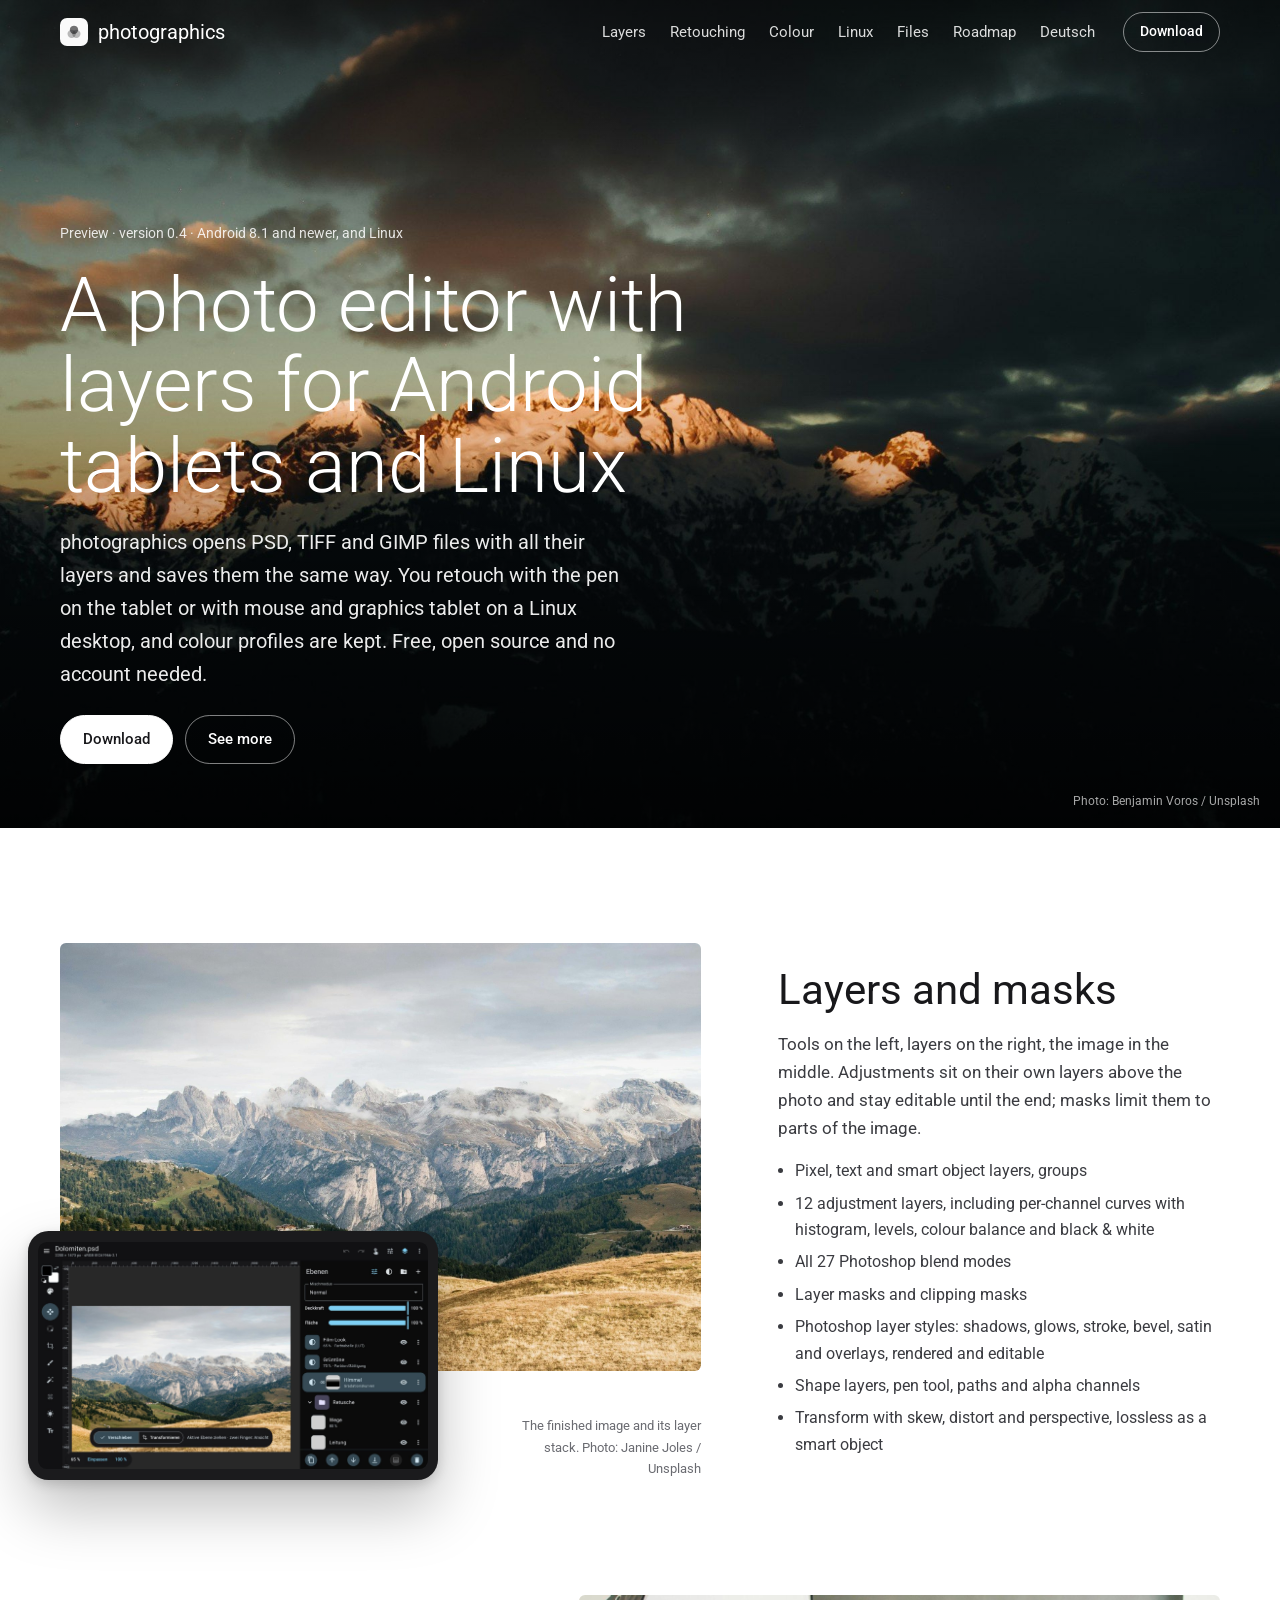
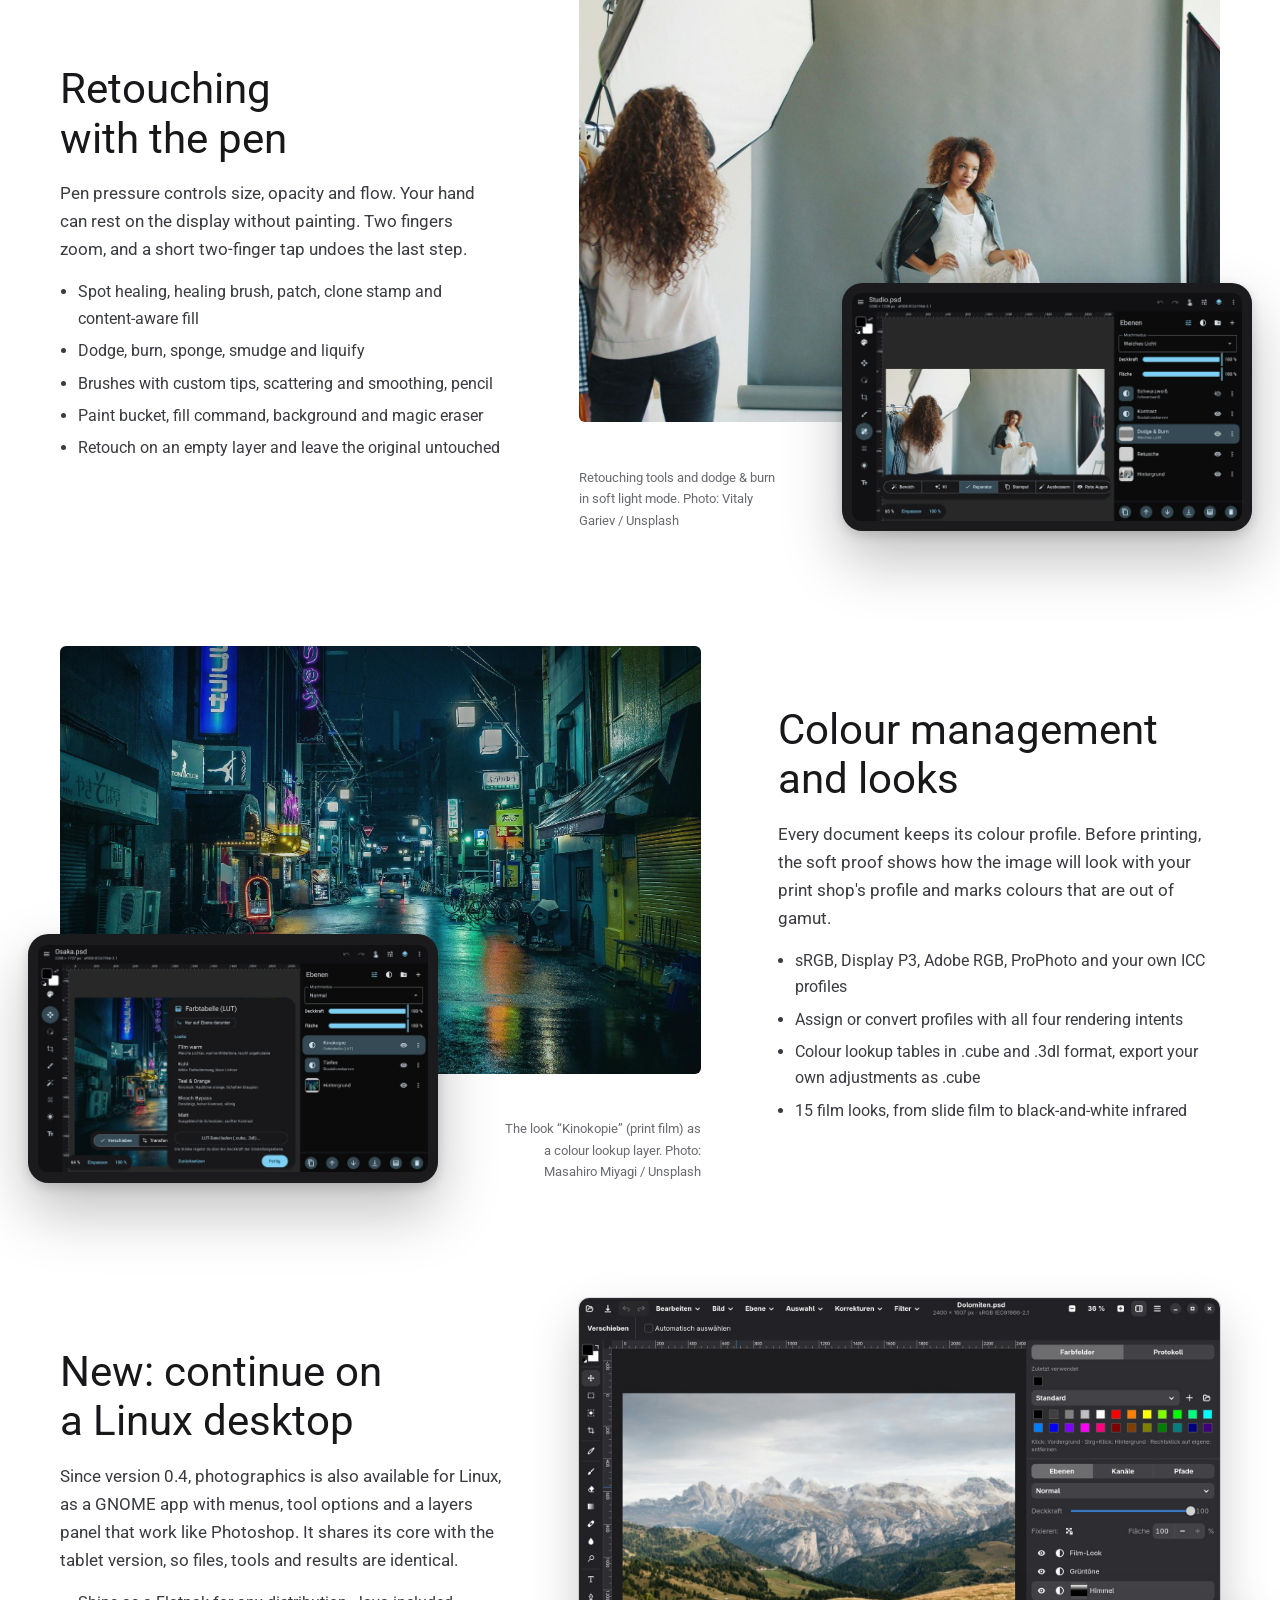
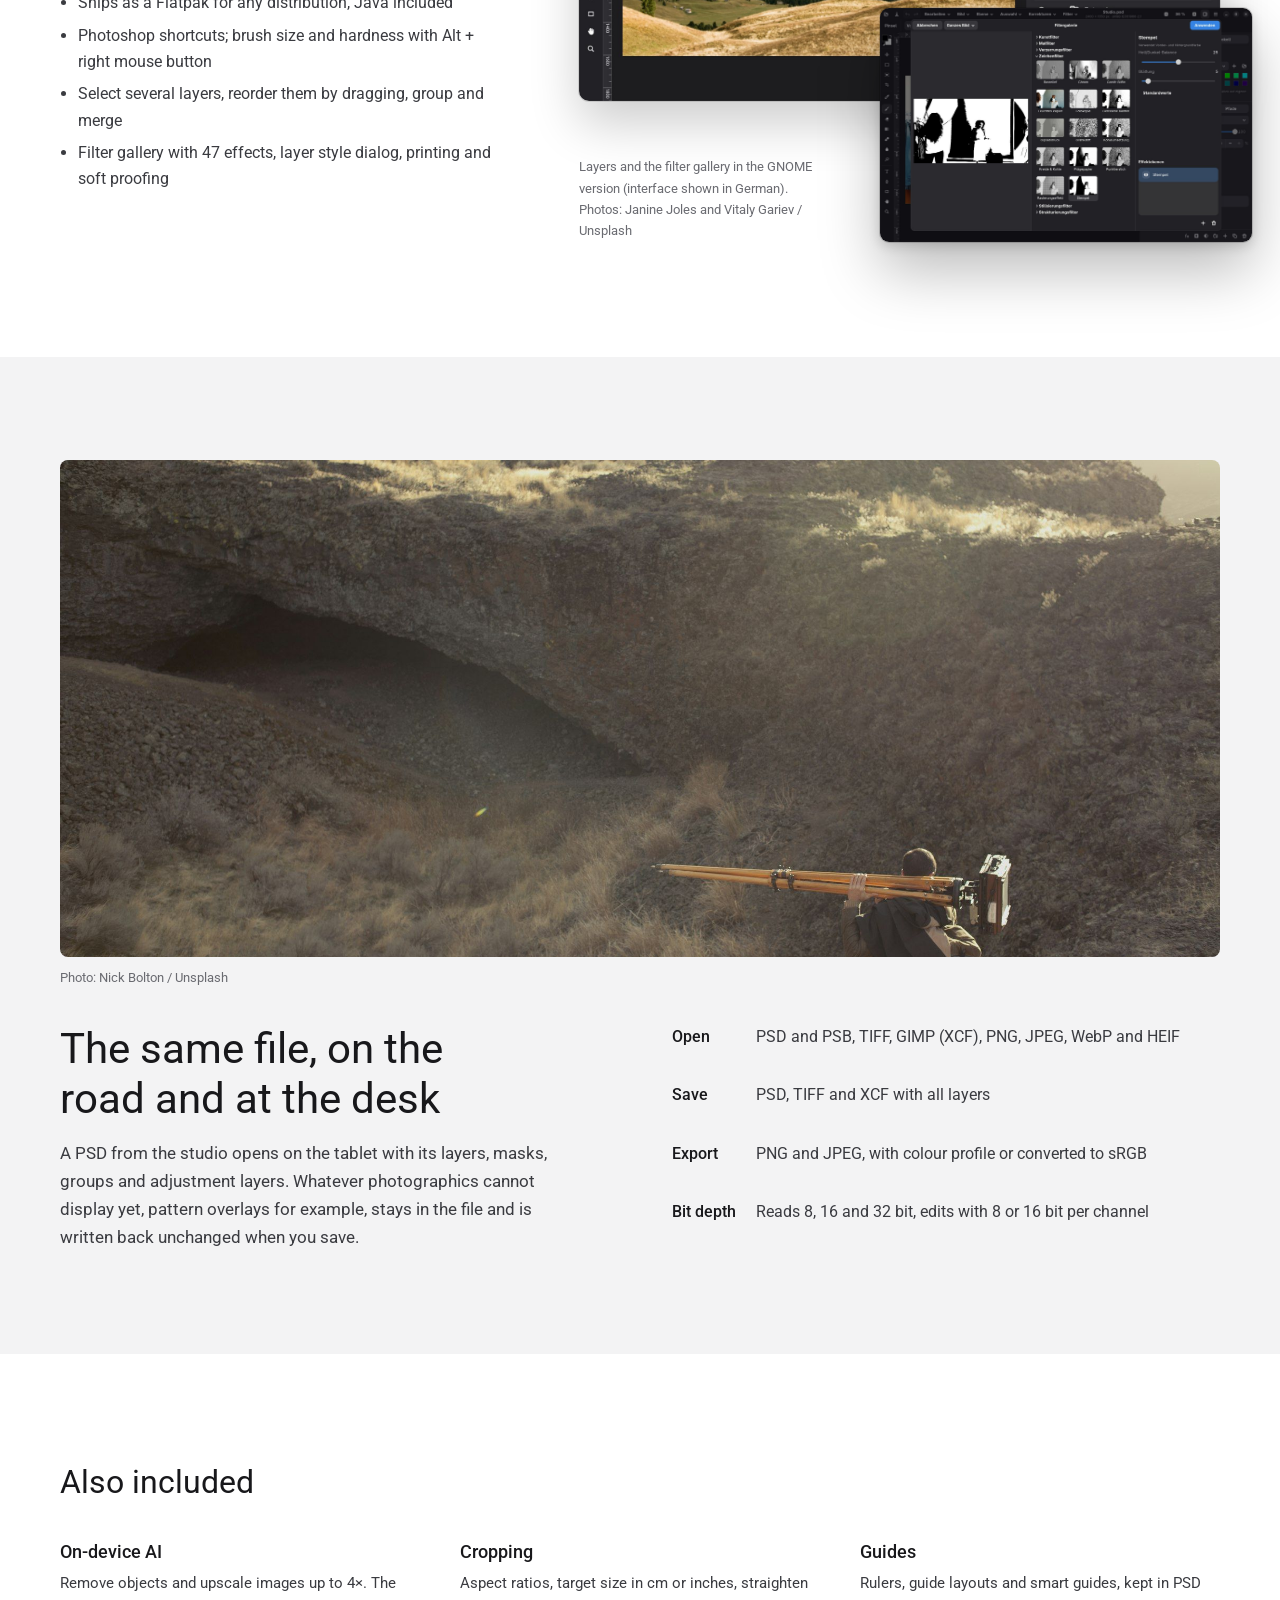
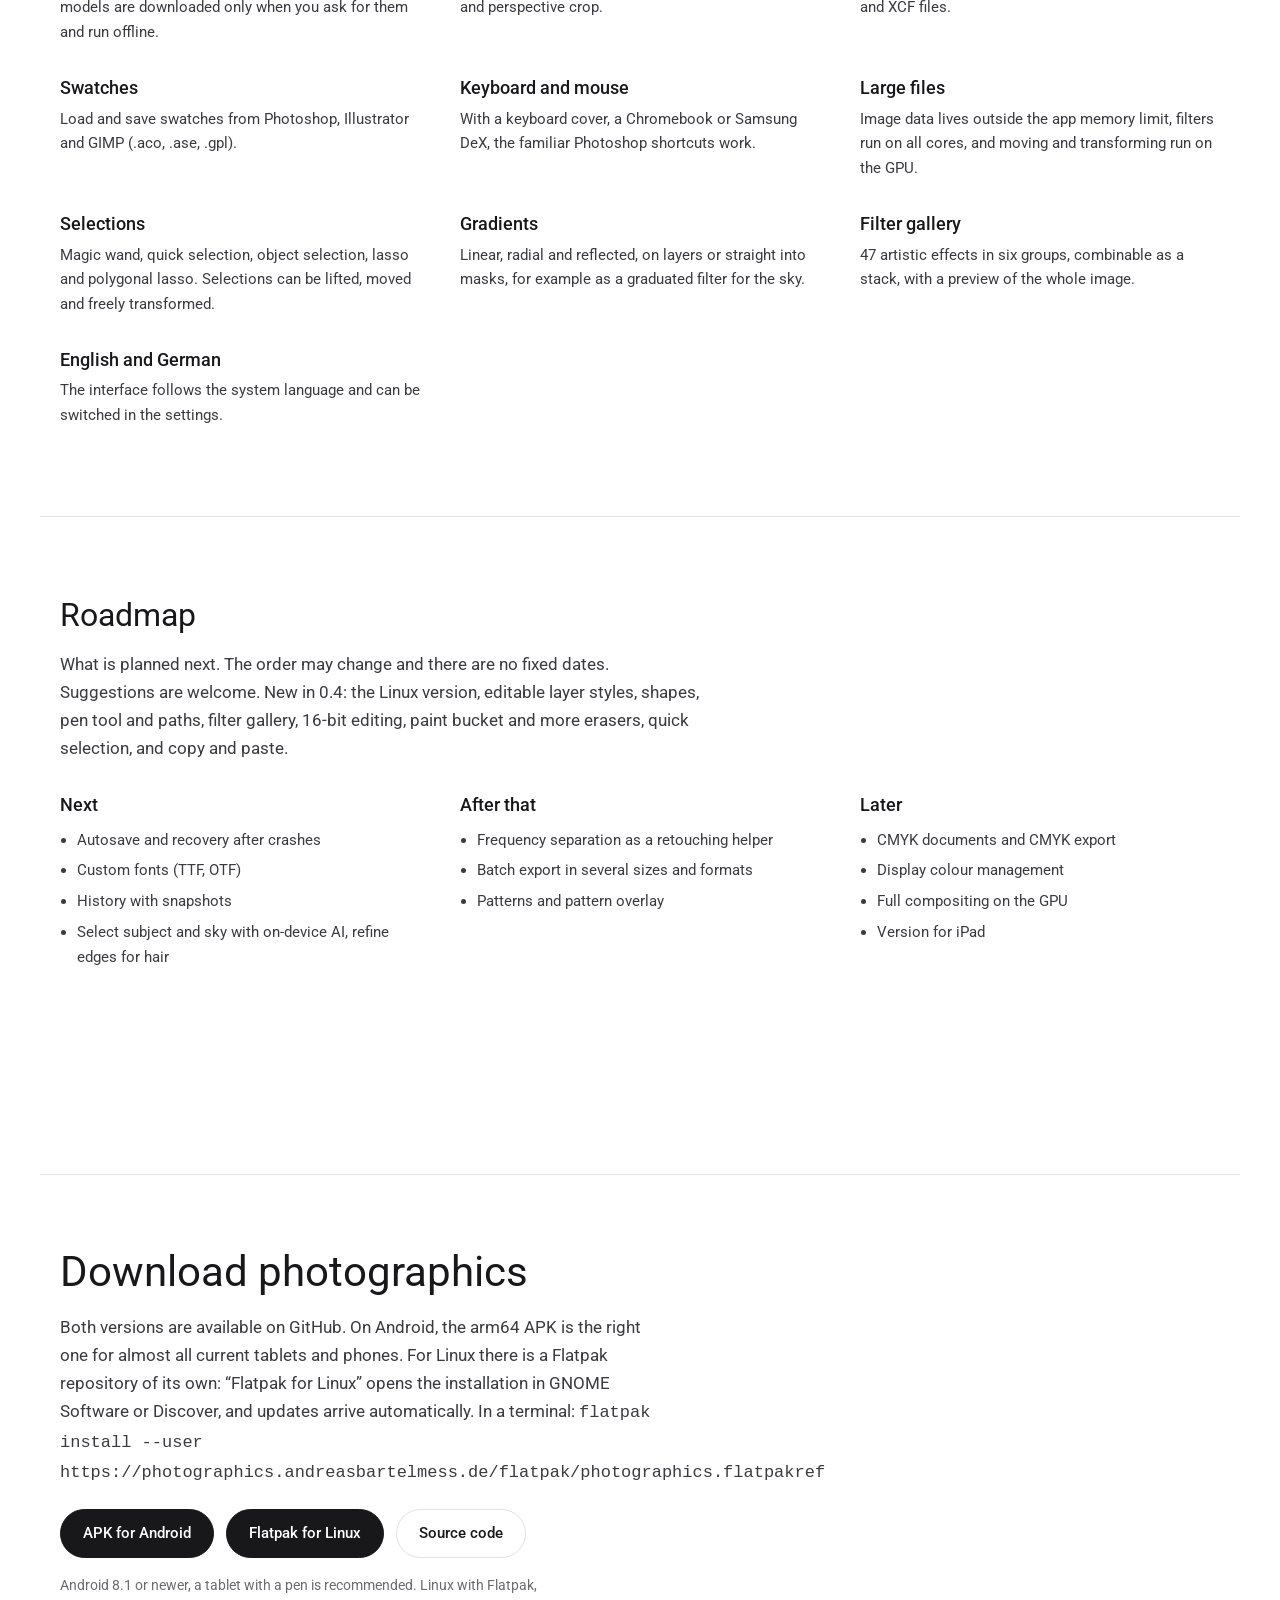
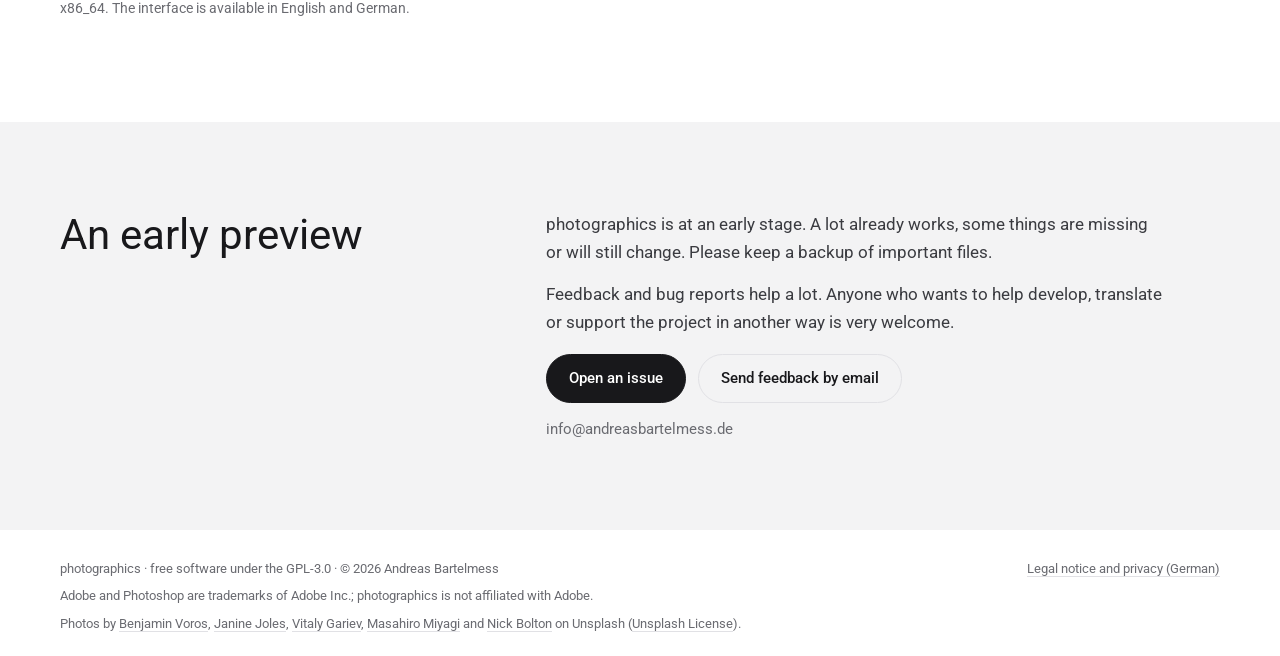
==== commit 2bb9c0fe: "Eigenes Flatpak-Repository mit automatischen Updates Signiertes Repository unter photographics.andre" ====
--- a/website/en/index.html
+++ b/website/en/index.html
@@ -355,10 +355,10 @@
 <section class="download" id="download">
   <div class="wrap">
     <h2>Download photographics</h2>
-    <p>Both versions are available on GitHub. On Android, the arm64 APK is the right one for almost all current tablets and phones. For Linux there is a Flatpak; install it with <code>flatpak install --user photographics-0.4.0.flatpak</code> or by double-clicking it.</p>
+    <p>Both versions are available on GitHub. On Android, the arm64 APK is the right one for almost all current tablets and phones. For Linux there is a Flatpak repository of its own: “Flatpak for Linux” opens the installation in GNOME Software or Discover, and updates arrive automatically. In a terminal: <code>flatpak install --user https://photographics.andreasbartelmess.de/flatpak/photographics.flatpakref</code></p>
     <div class="actions">
       <a class="btn primary" data-repo="/releases/latest" href="#download">APK for Android</a>
-      <a class="btn primary" data-repo="/releases/latest" href="#download">Flatpak for Linux</a>
+      <a class="btn primary" href="../flatpak/photographics.flatpakref">Flatpak for Linux</a>
       <a class="btn outline" data-repo="" href="#download">Source code</a>
     </div>
     <p class="req">Android 8.1 or newer, a tablet with a pen is recommended. Linux with Flatpak, x86_64. The interface is available in English and German.</p>
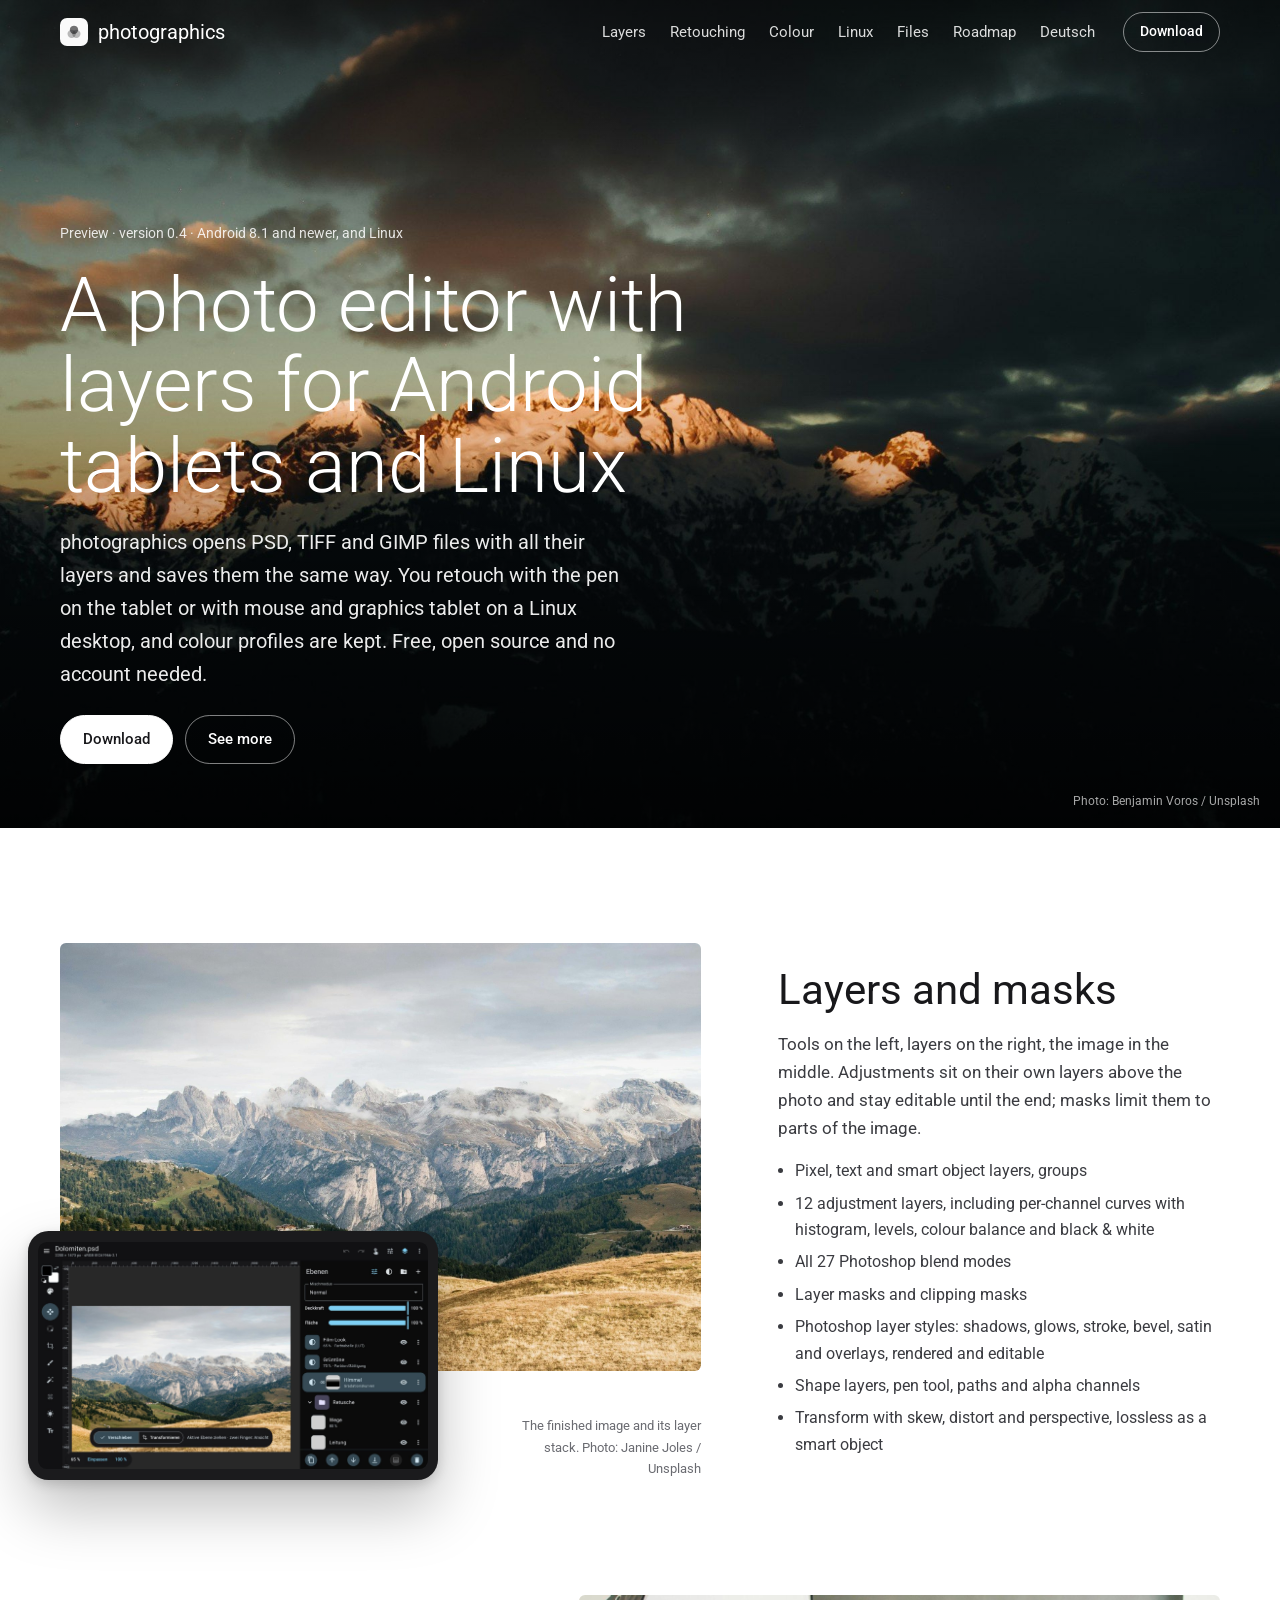
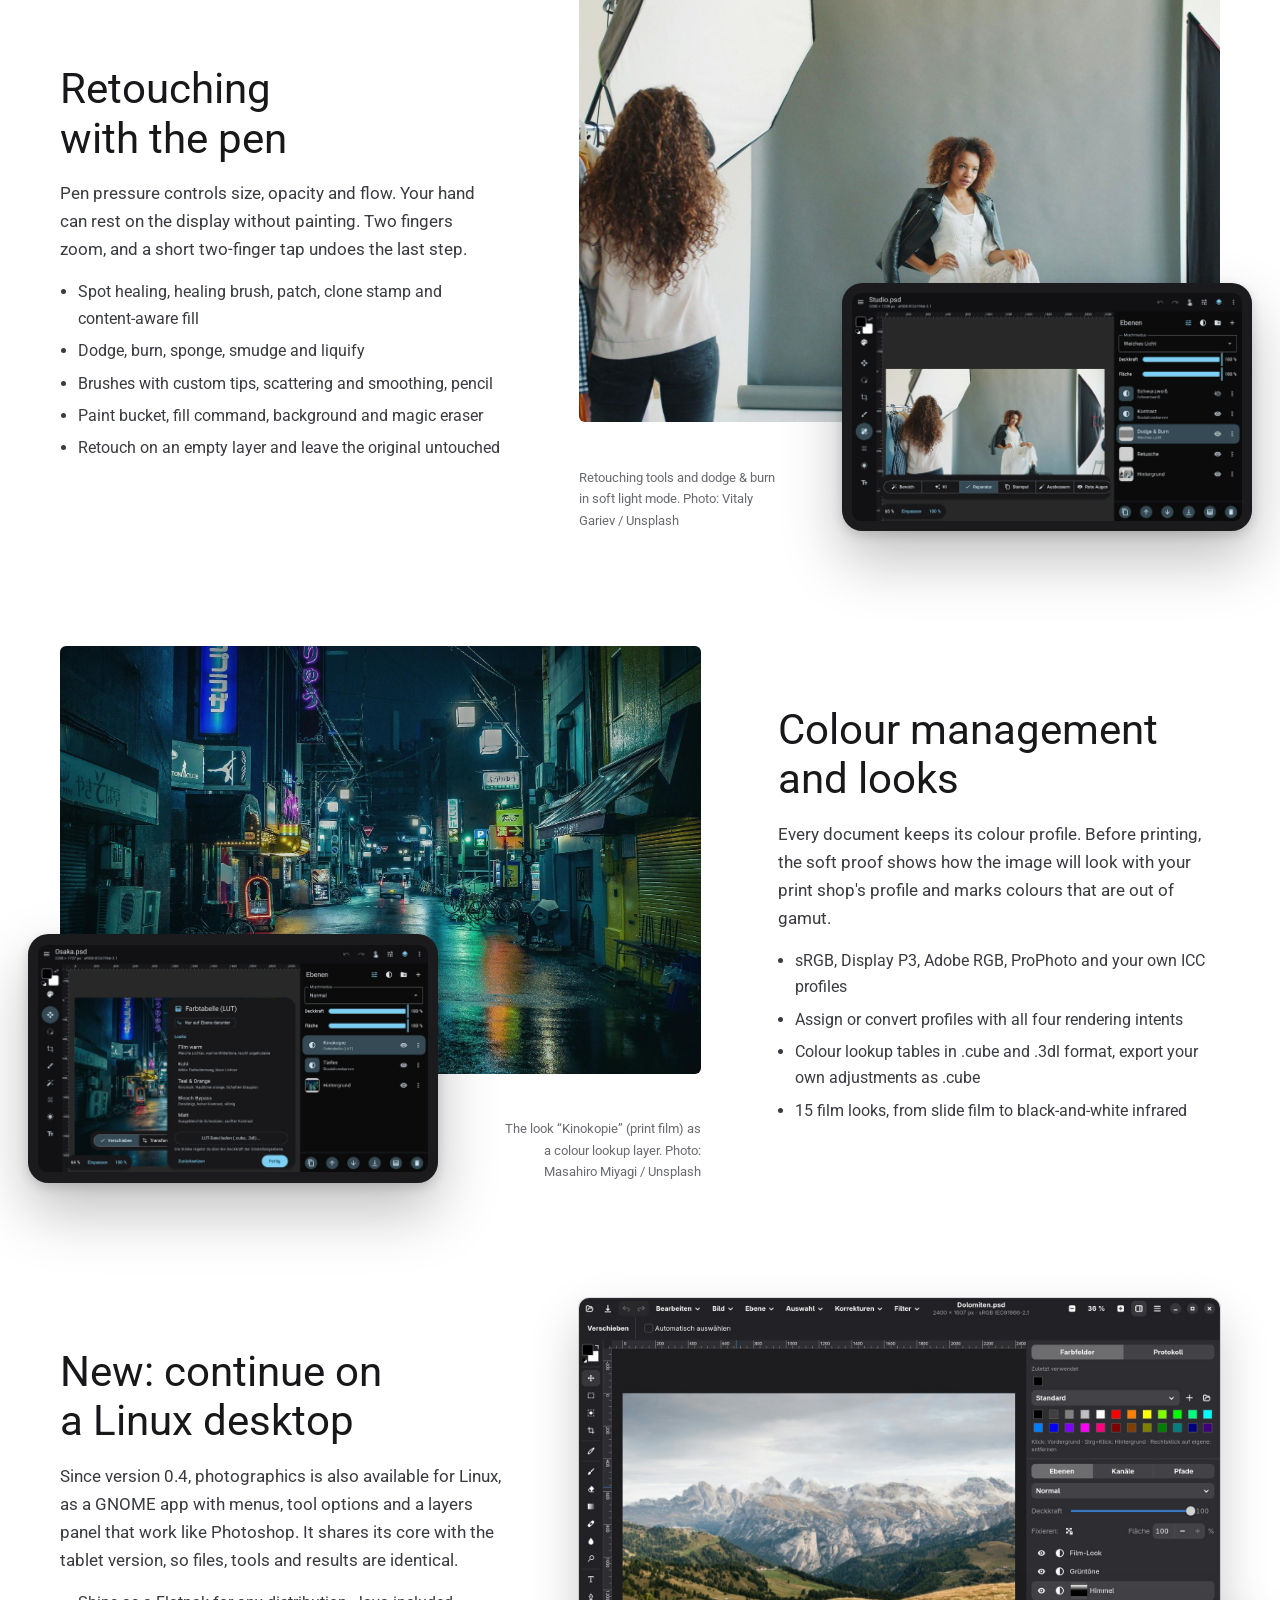
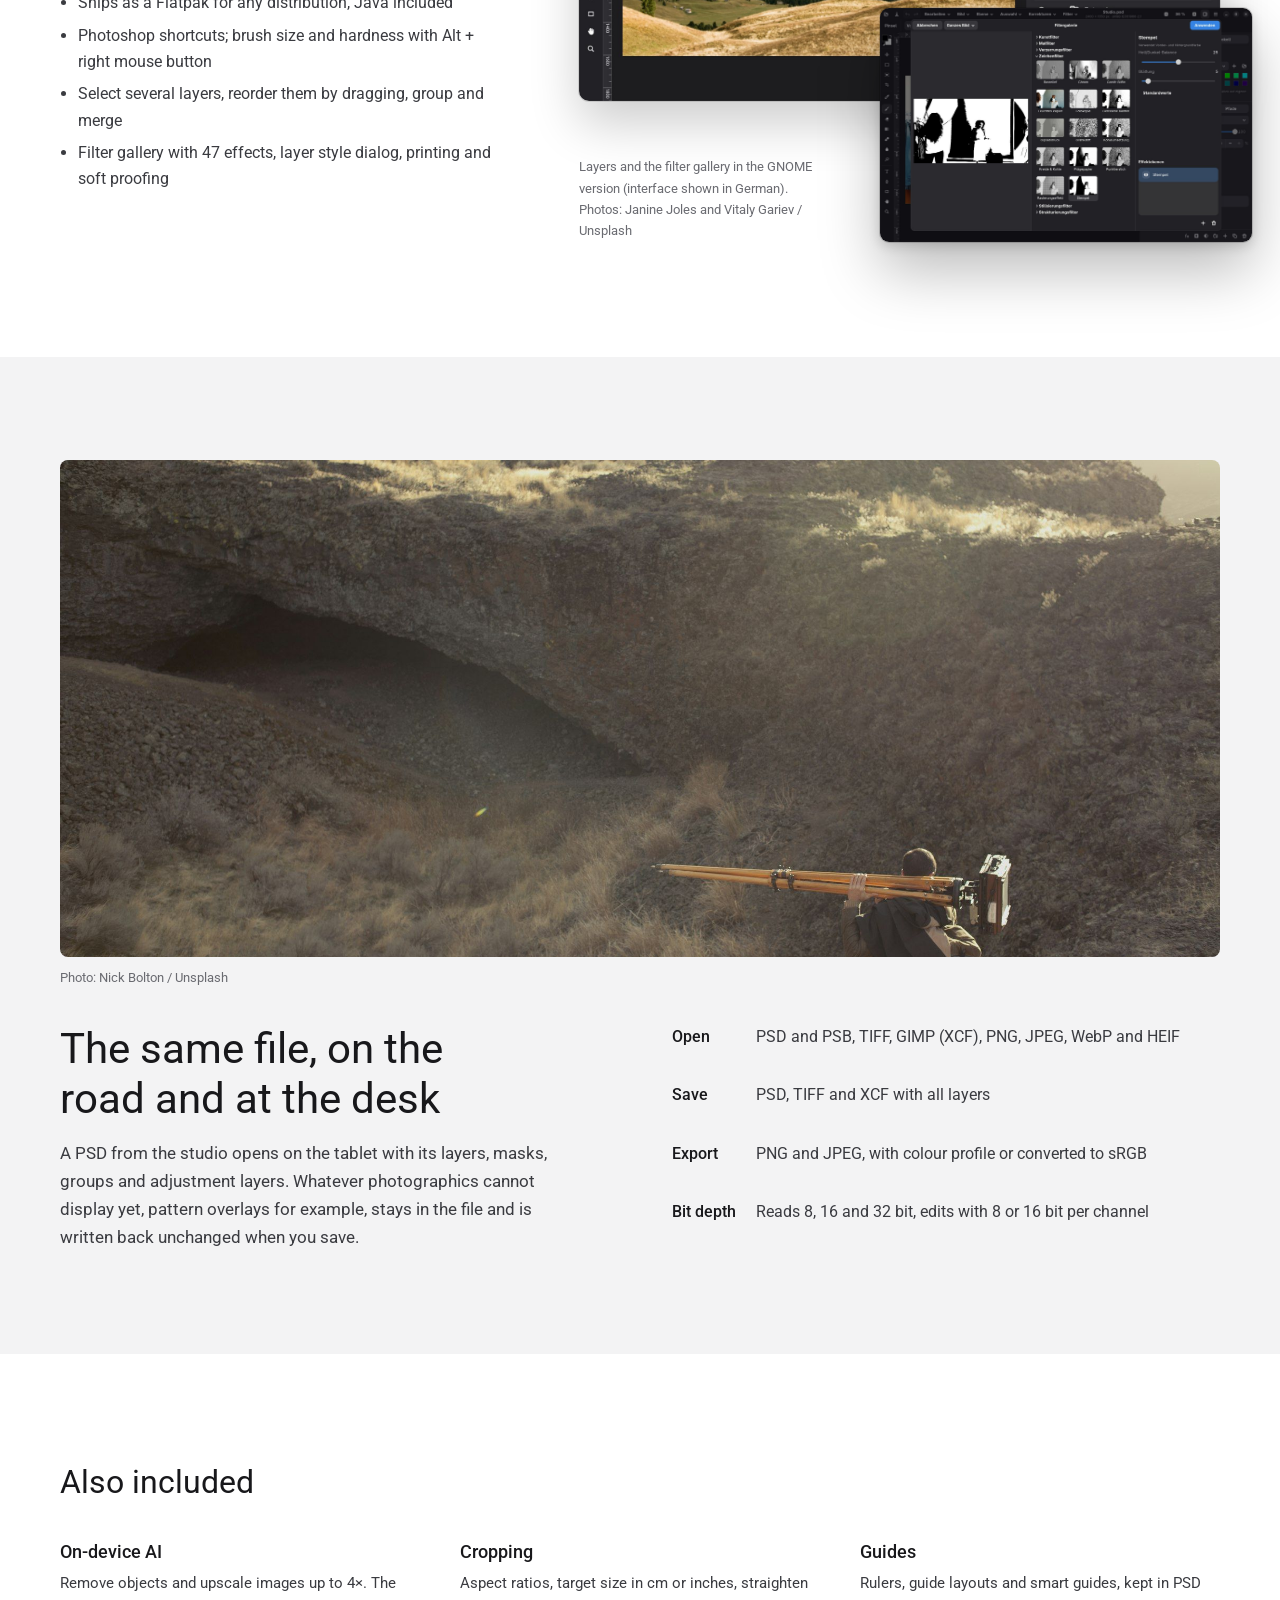
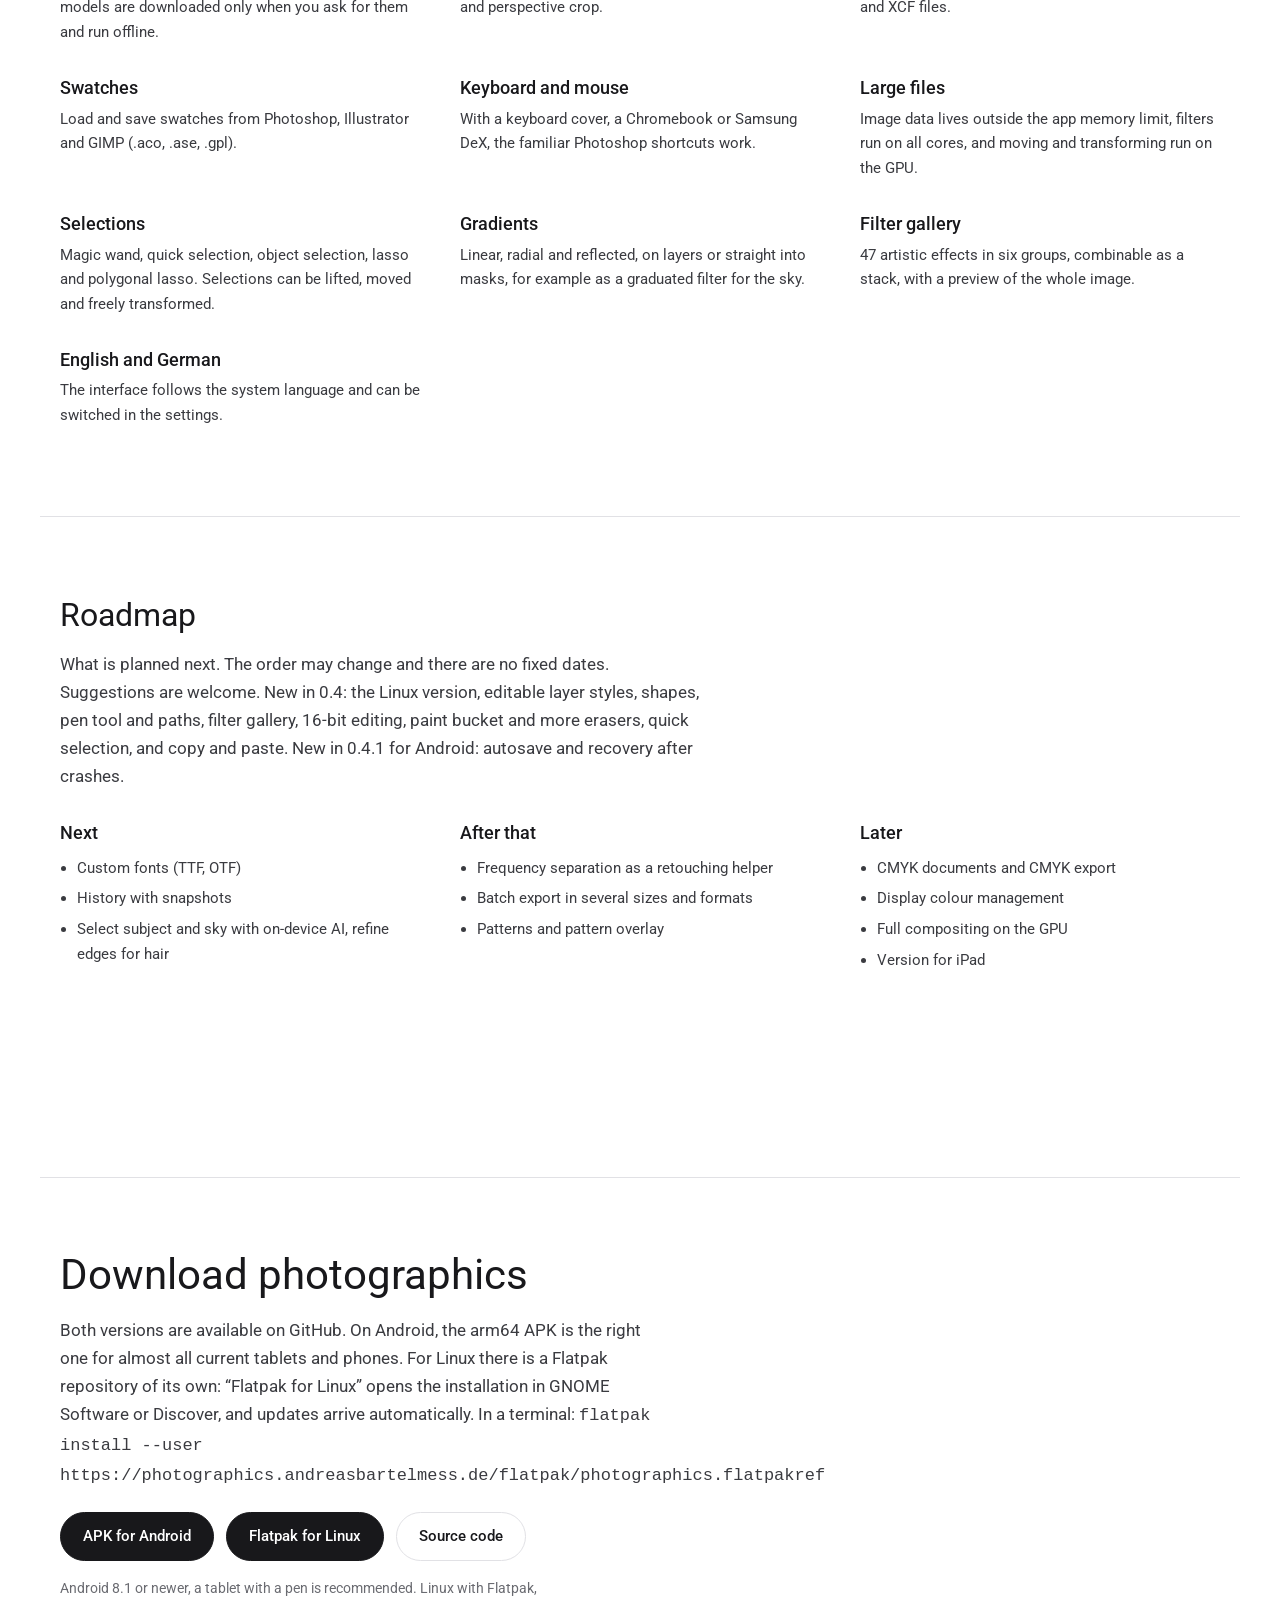
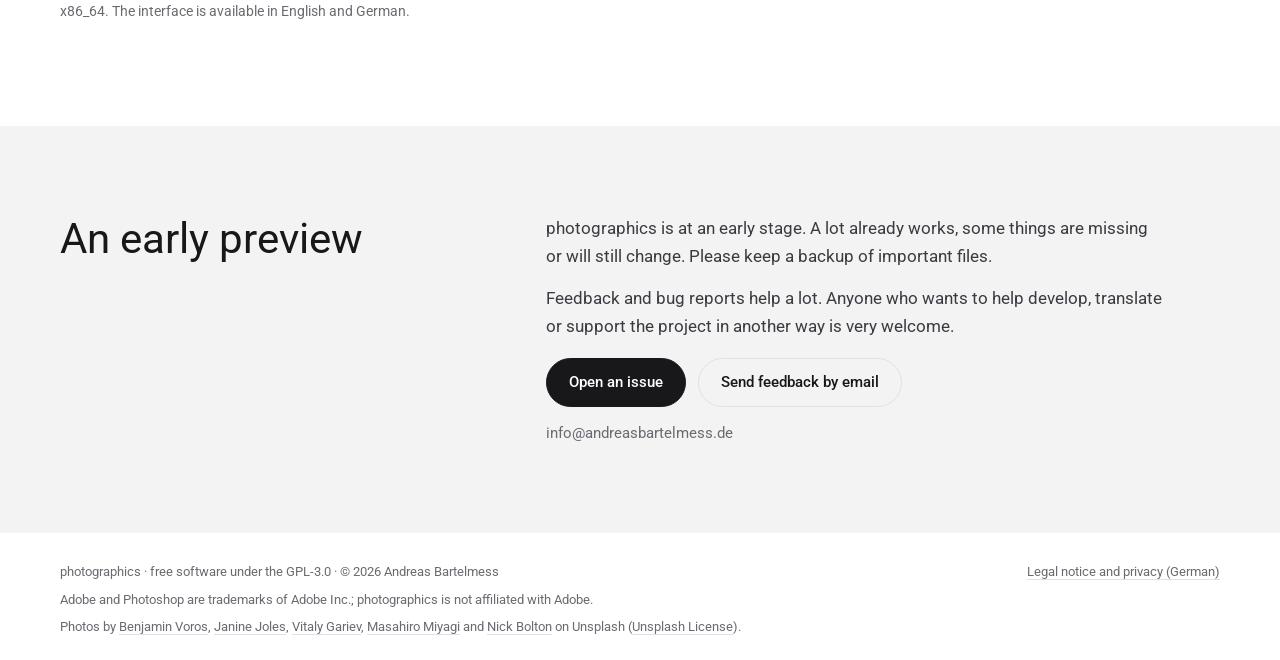
==== commit bf75e723: "photographics 0.4.1: Speichern, automatische Sicherung, Ebenen ziehen Android: - Ungespeicherte Ände" ====
--- a/website/en/index.html
+++ b/website/en/index.html
@@ -319,13 +319,12 @@
   <div class="wrap">
     <header>
       <h2>Roadmap</h2>
-      <p>What is planned next. The order may change and there are no fixed dates. Suggestions are welcome. New in 0.4: the Linux version, editable layer styles, shapes, pen tool and paths, filter gallery, 16-bit editing, paint bucket and more erasers, quick selection, and copy and paste.</p>
+      <p>What is planned next. The order may change and there are no fixed dates. Suggestions are welcome. New in 0.4: the Linux version, editable layer styles, shapes, pen tool and paths, filter gallery, 16-bit editing, paint bucket and more erasers, quick selection, and copy and paste. New in 0.4.1 for Android: autosave and recovery after crashes.</p>
     </header>
     <div class="stages">
       <div>
         <h3>Next</h3>
         <ul>
-          <li>Autosave and recovery after crashes</li>
           <li>Custom fonts (TTF, OTF)</li>
           <li>History with snapshots</li>
           <li>Select subject and sky with on-device AI, refine edges for hair</li>
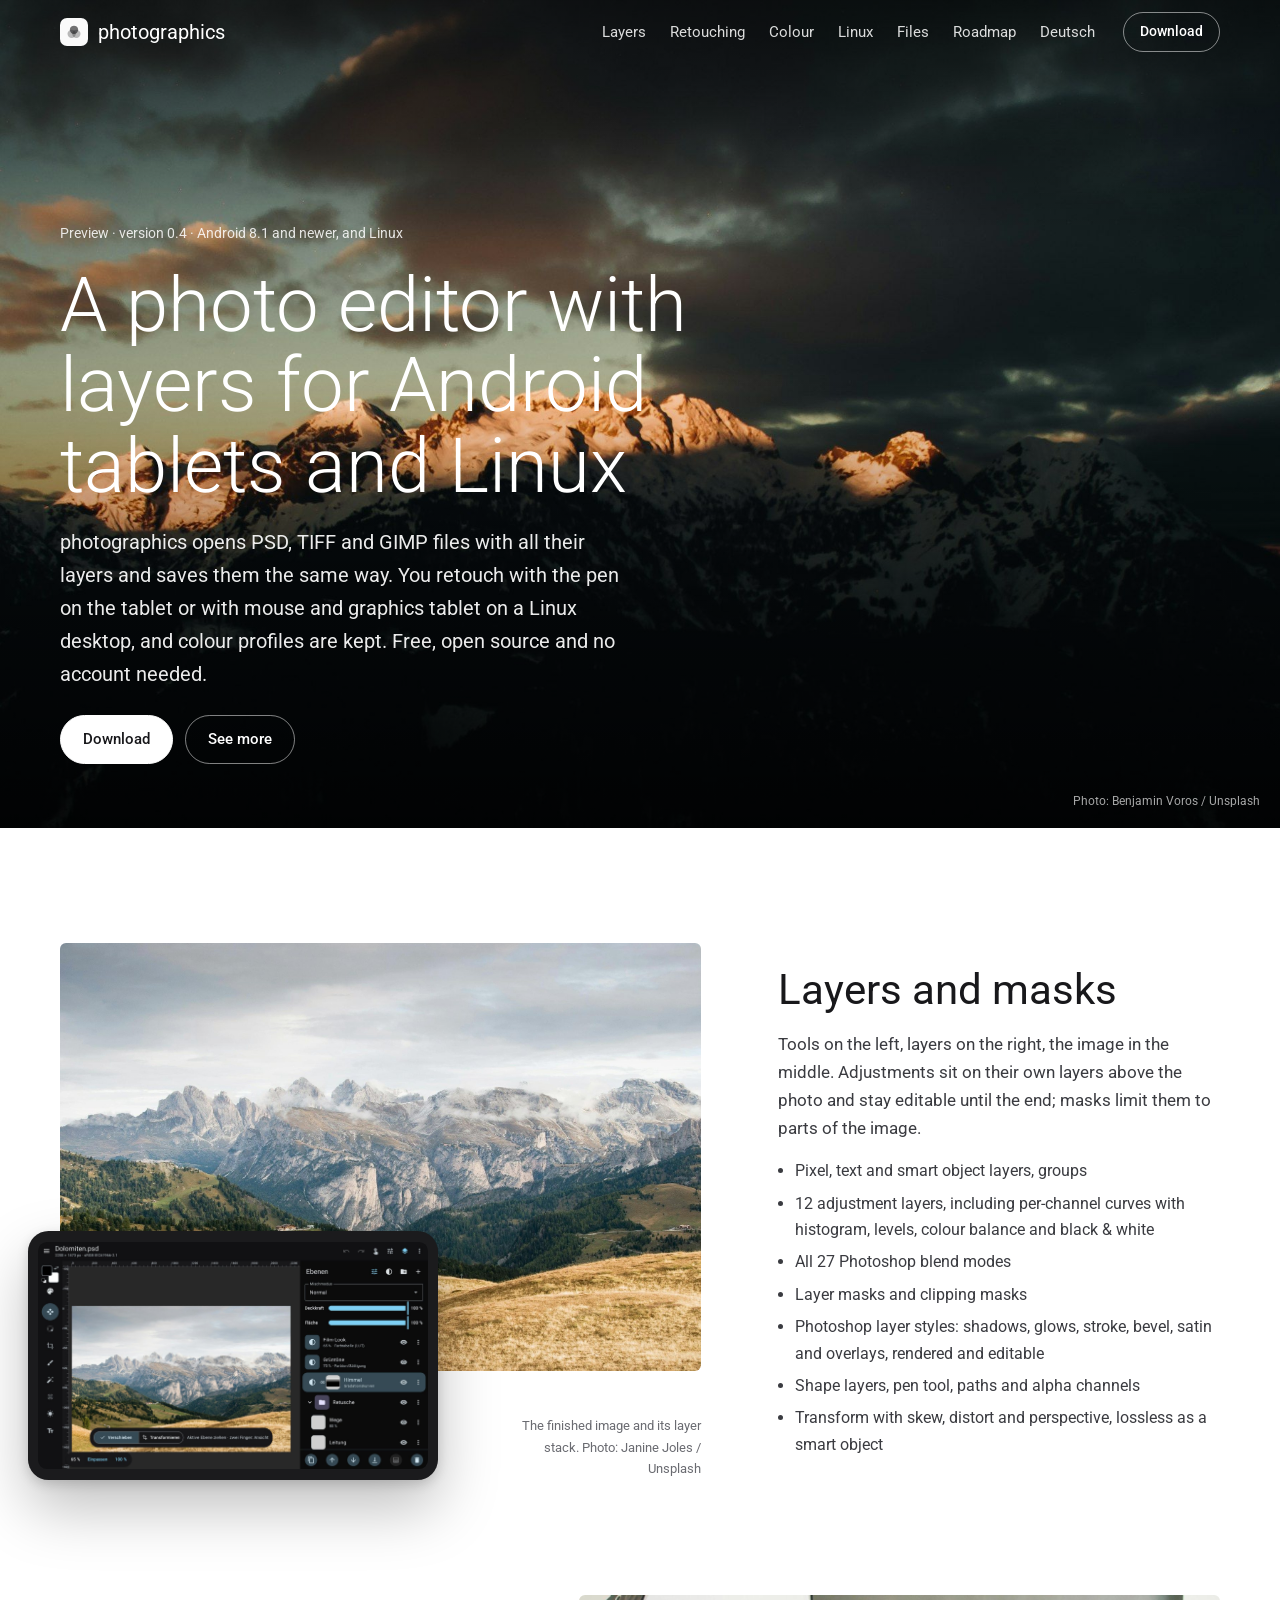
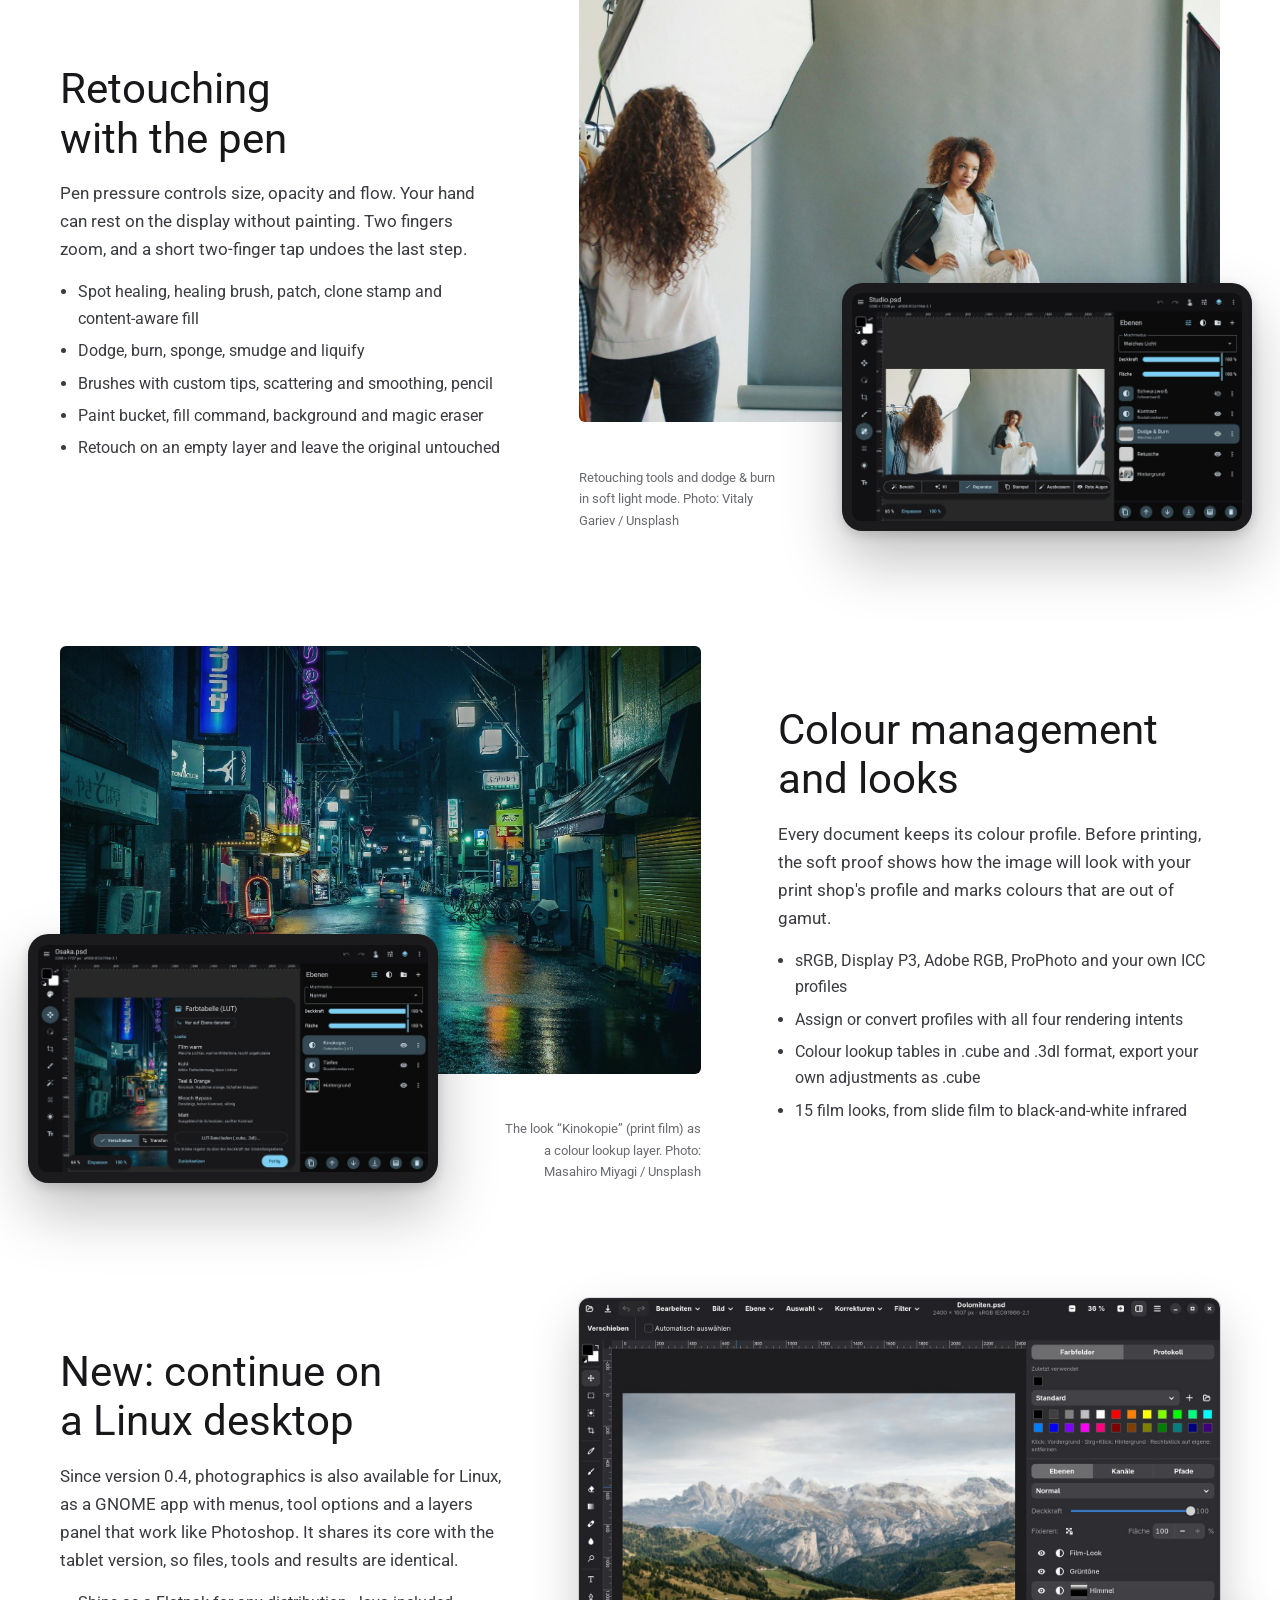
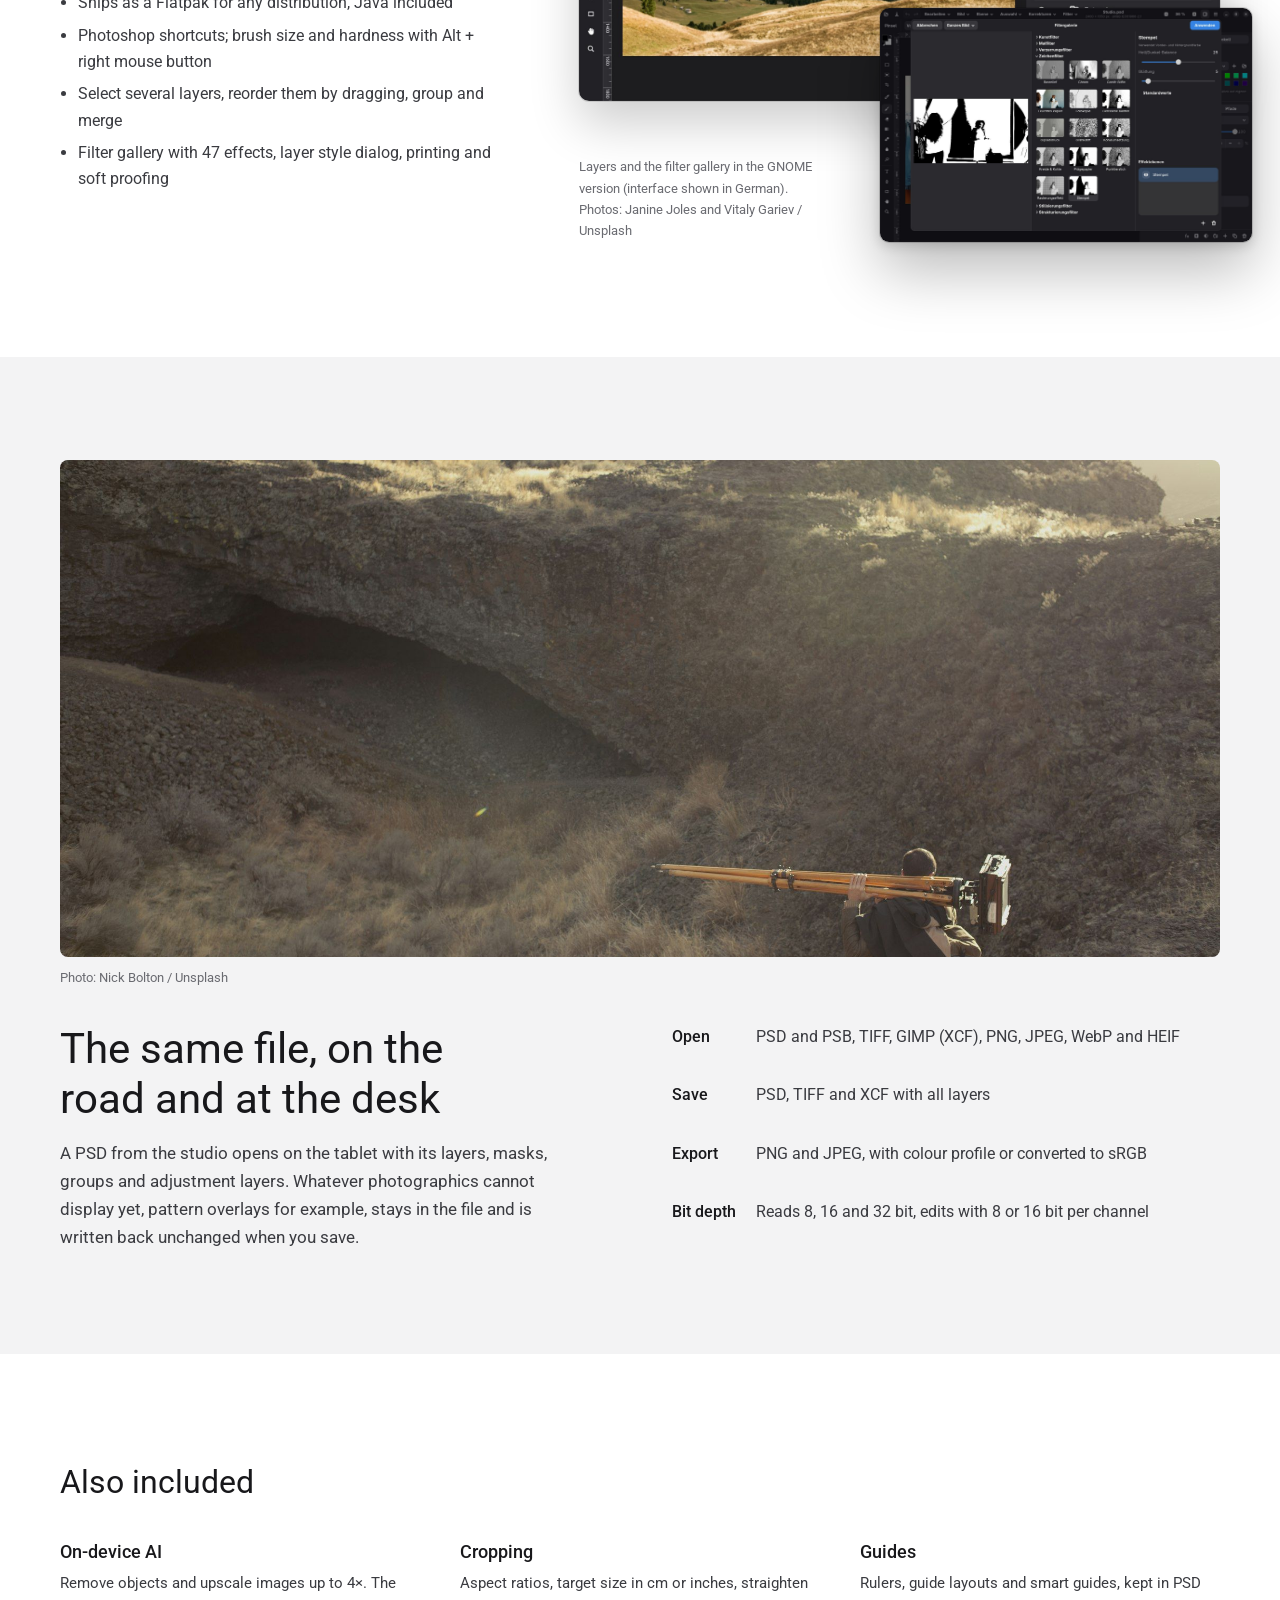
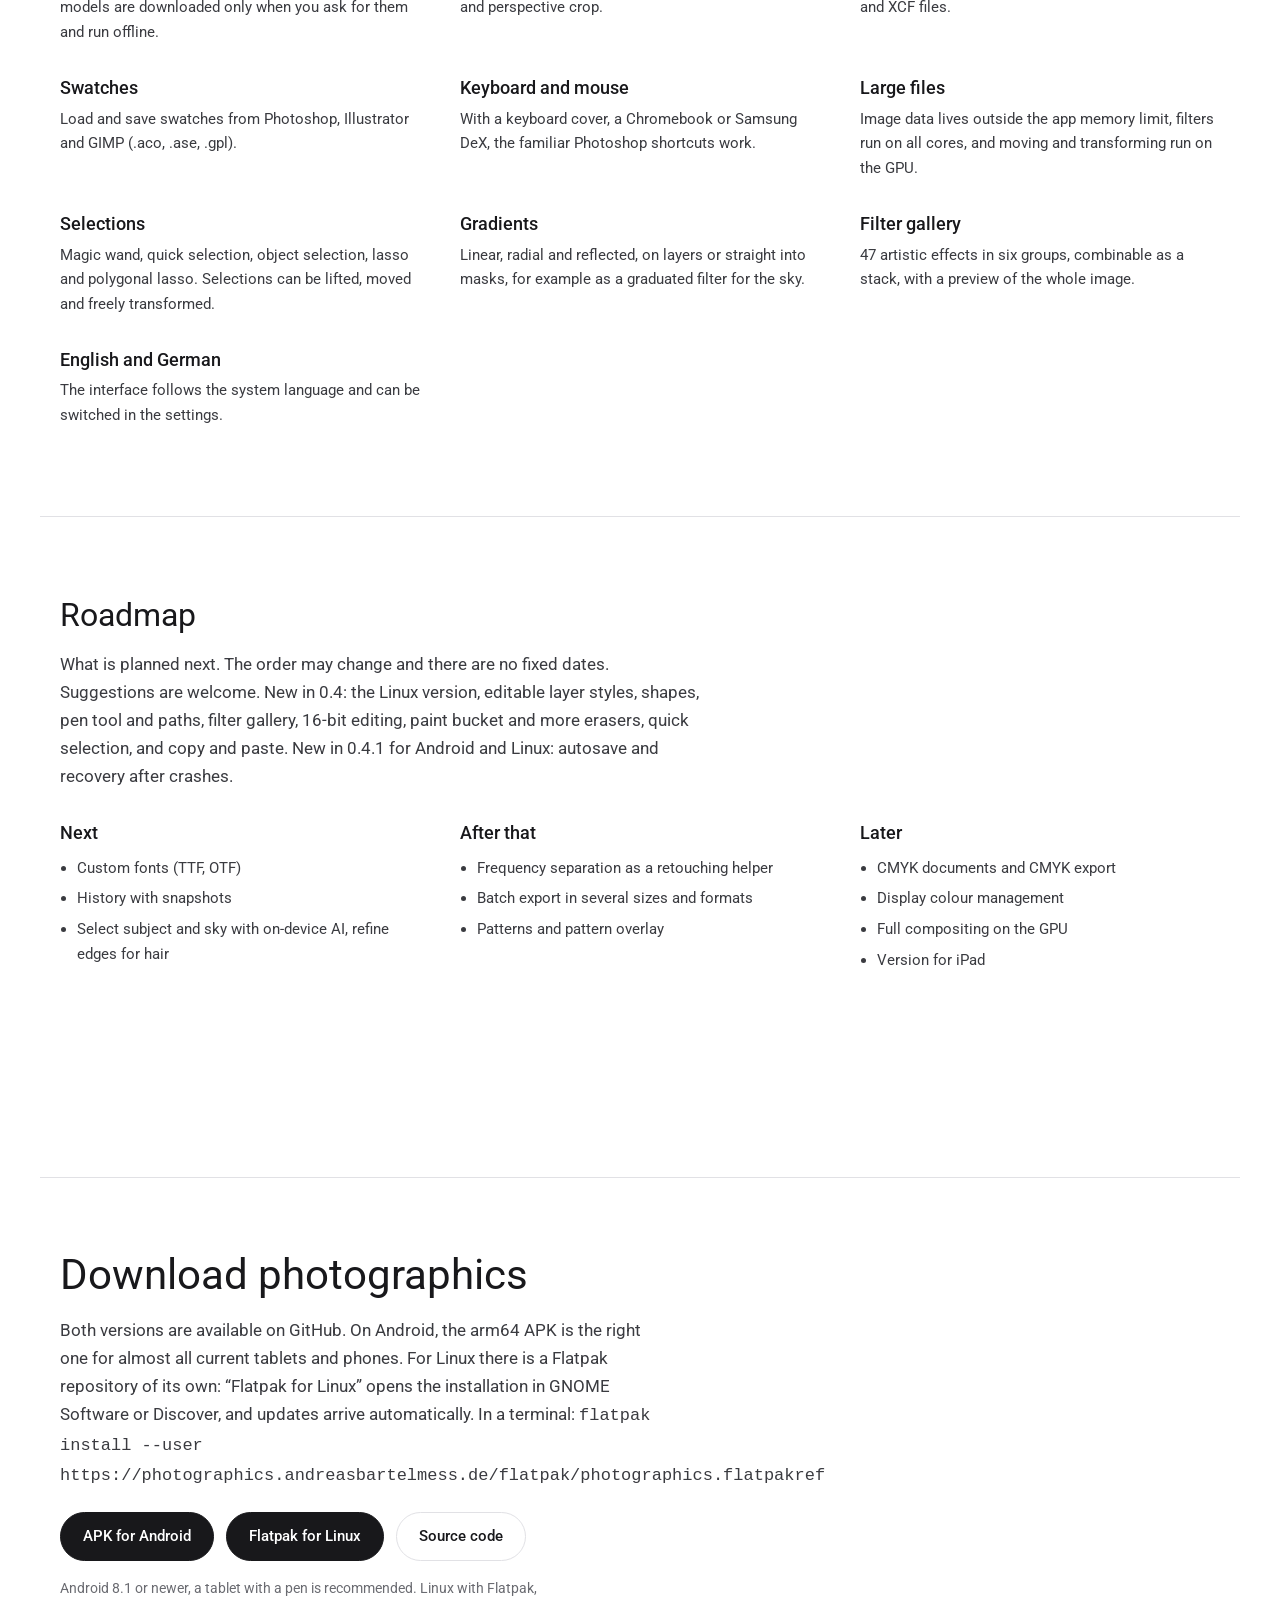
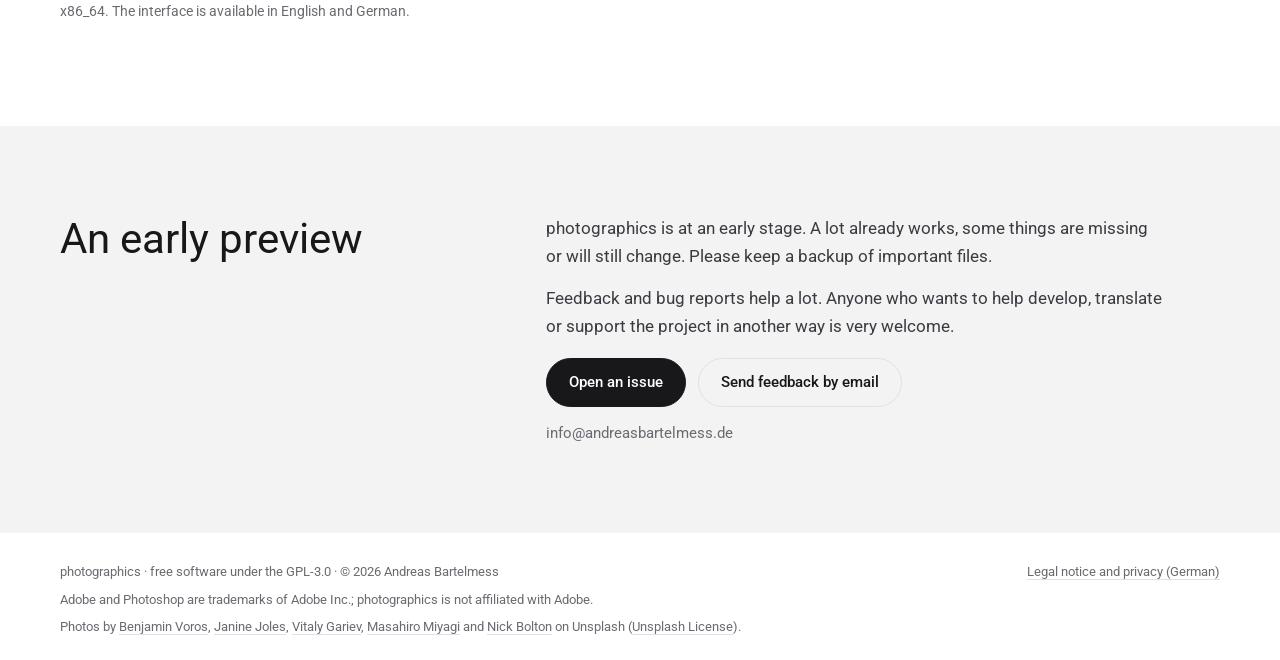
==== commit dd1562e6: "GNOME 0.4.1: automatische Sicherung, gespeicherter Stand, schärfere Galerie - Automatische Sicherung" ====
--- a/website/en/index.html
+++ b/website/en/index.html
@@ -319,7 +319,7 @@
   <div class="wrap">
     <header>
       <h2>Roadmap</h2>
-      <p>What is planned next. The order may change and there are no fixed dates. Suggestions are welcome. New in 0.4: the Linux version, editable layer styles, shapes, pen tool and paths, filter gallery, 16-bit editing, paint bucket and more erasers, quick selection, and copy and paste. New in 0.4.1 for Android: autosave and recovery after crashes.</p>
+      <p>What is planned next. The order may change and there are no fixed dates. Suggestions are welcome. New in 0.4: the Linux version, editable layer styles, shapes, pen tool and paths, filter gallery, 16-bit editing, paint bucket and more erasers, quick selection, and copy and paste. New in 0.4.1 for Android and Linux: autosave and recovery after crashes.</p>
     </header>
     <div class="stages">
       <div>
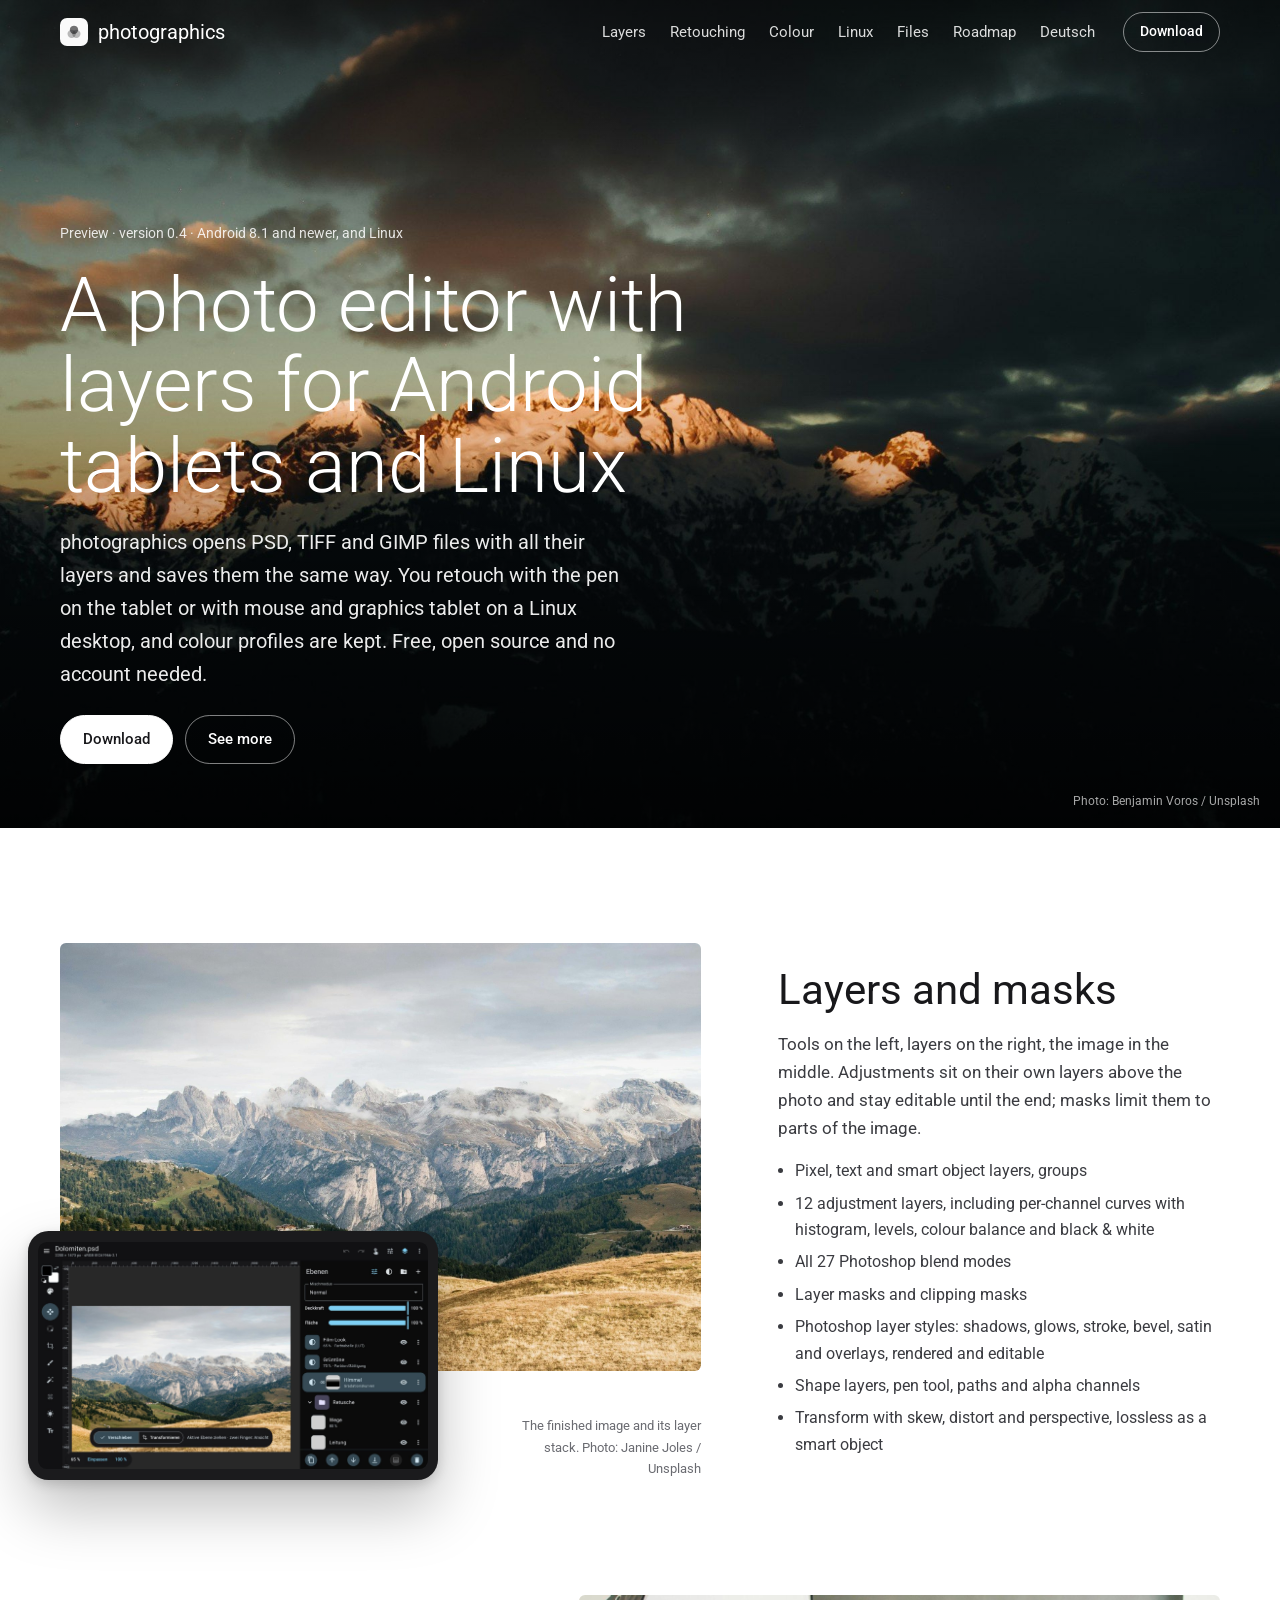
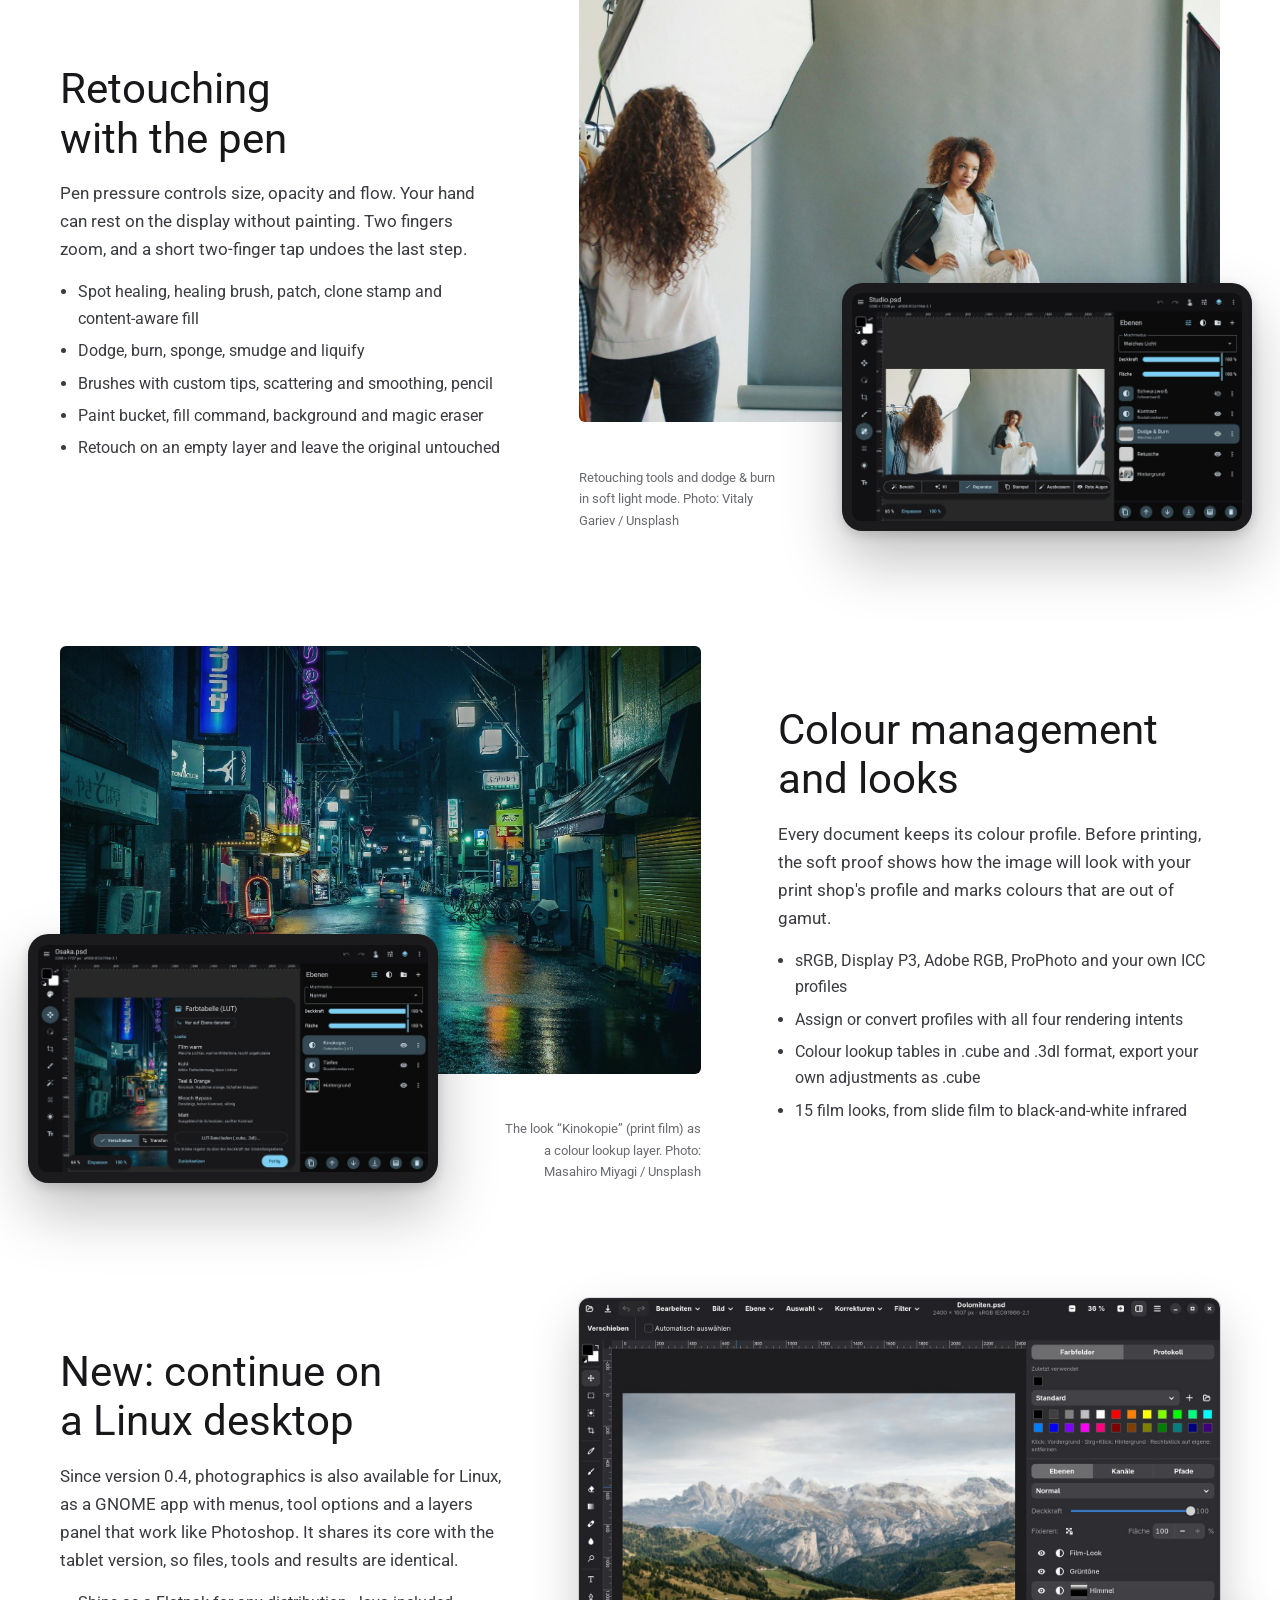
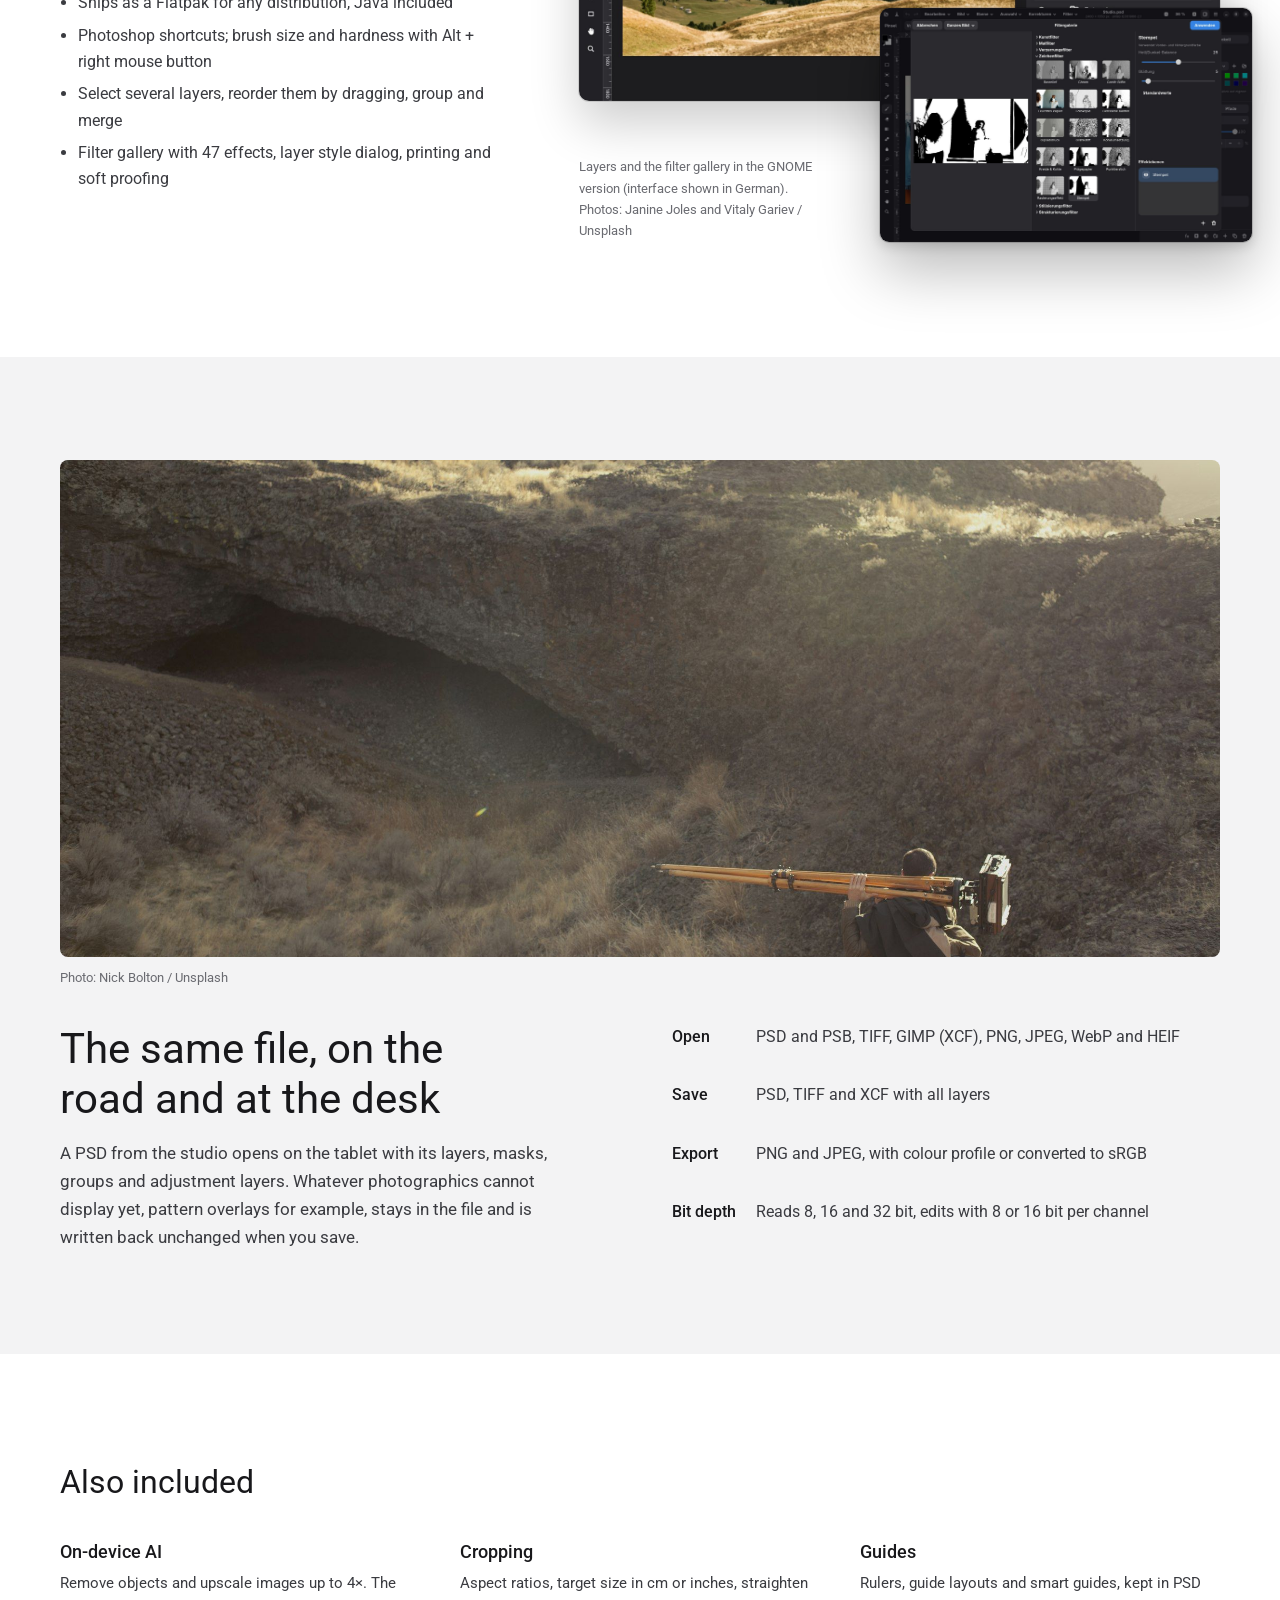
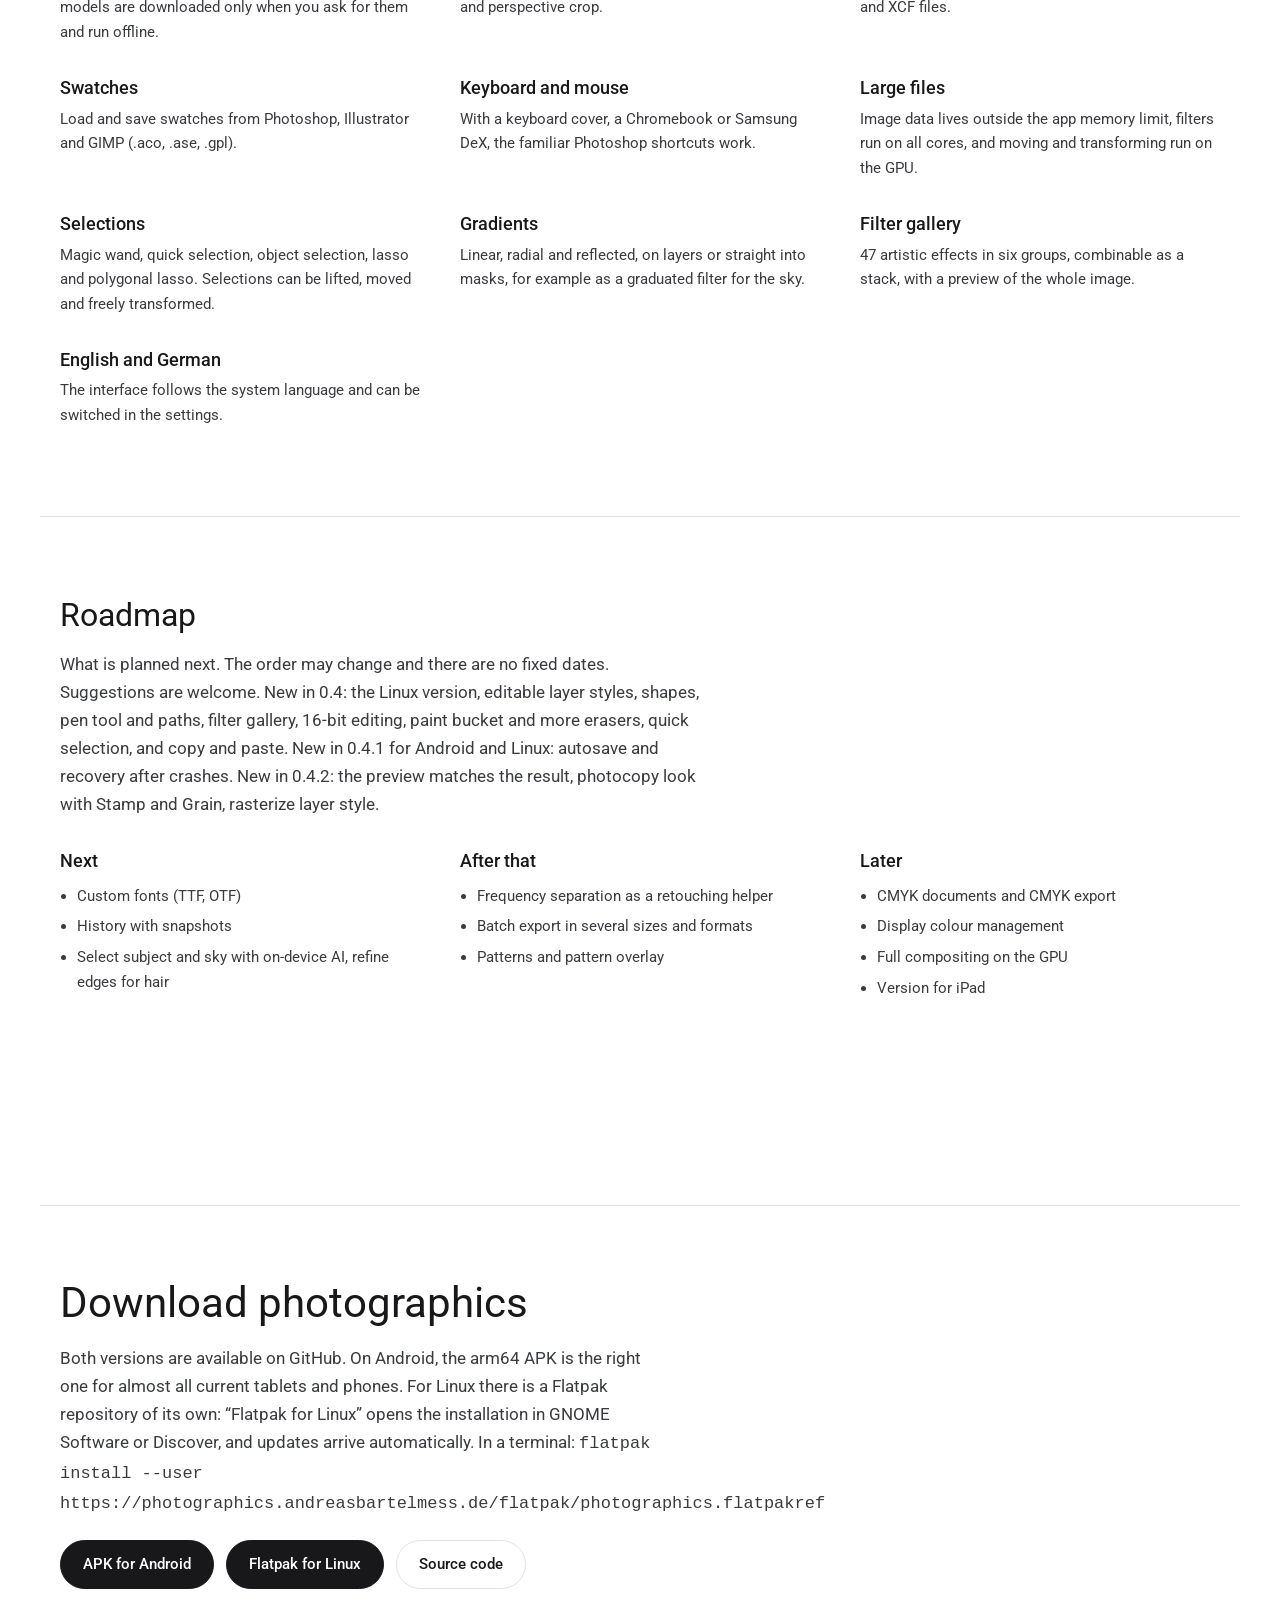
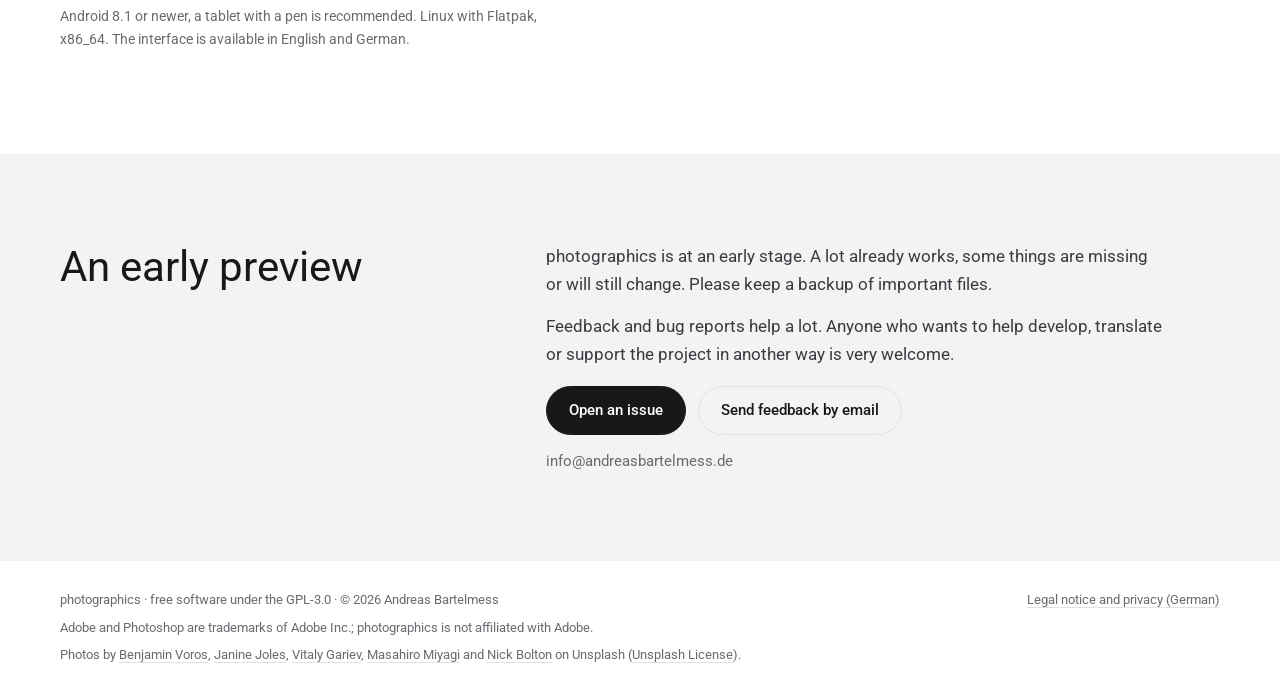
==== commit 7eb0dbc4: "photographics 0.4.2: Vorschau = Ergebnis, Fotokopie-Optik, Ebenenstil rastern Android und Linux: - S" ====
--- a/website/en/index.html
+++ b/website/en/index.html
@@ -319,7 +319,7 @@
   <div class="wrap">
     <header>
       <h2>Roadmap</h2>
-      <p>What is planned next. The order may change and there are no fixed dates. Suggestions are welcome. New in 0.4: the Linux version, editable layer styles, shapes, pen tool and paths, filter gallery, 16-bit editing, paint bucket and more erasers, quick selection, and copy and paste. New in 0.4.1 for Android and Linux: autosave and recovery after crashes.</p>
+      <p>What is planned next. The order may change and there are no fixed dates. Suggestions are welcome. New in 0.4: the Linux version, editable layer styles, shapes, pen tool and paths, filter gallery, 16-bit editing, paint bucket and more erasers, quick selection, and copy and paste. New in 0.4.1 for Android and Linux: autosave and recovery after crashes. New in 0.4.2: the preview matches the result, photocopy look with Stamp and Grain, rasterize layer style.</p>
     </header>
     <div class="stages">
       <div>
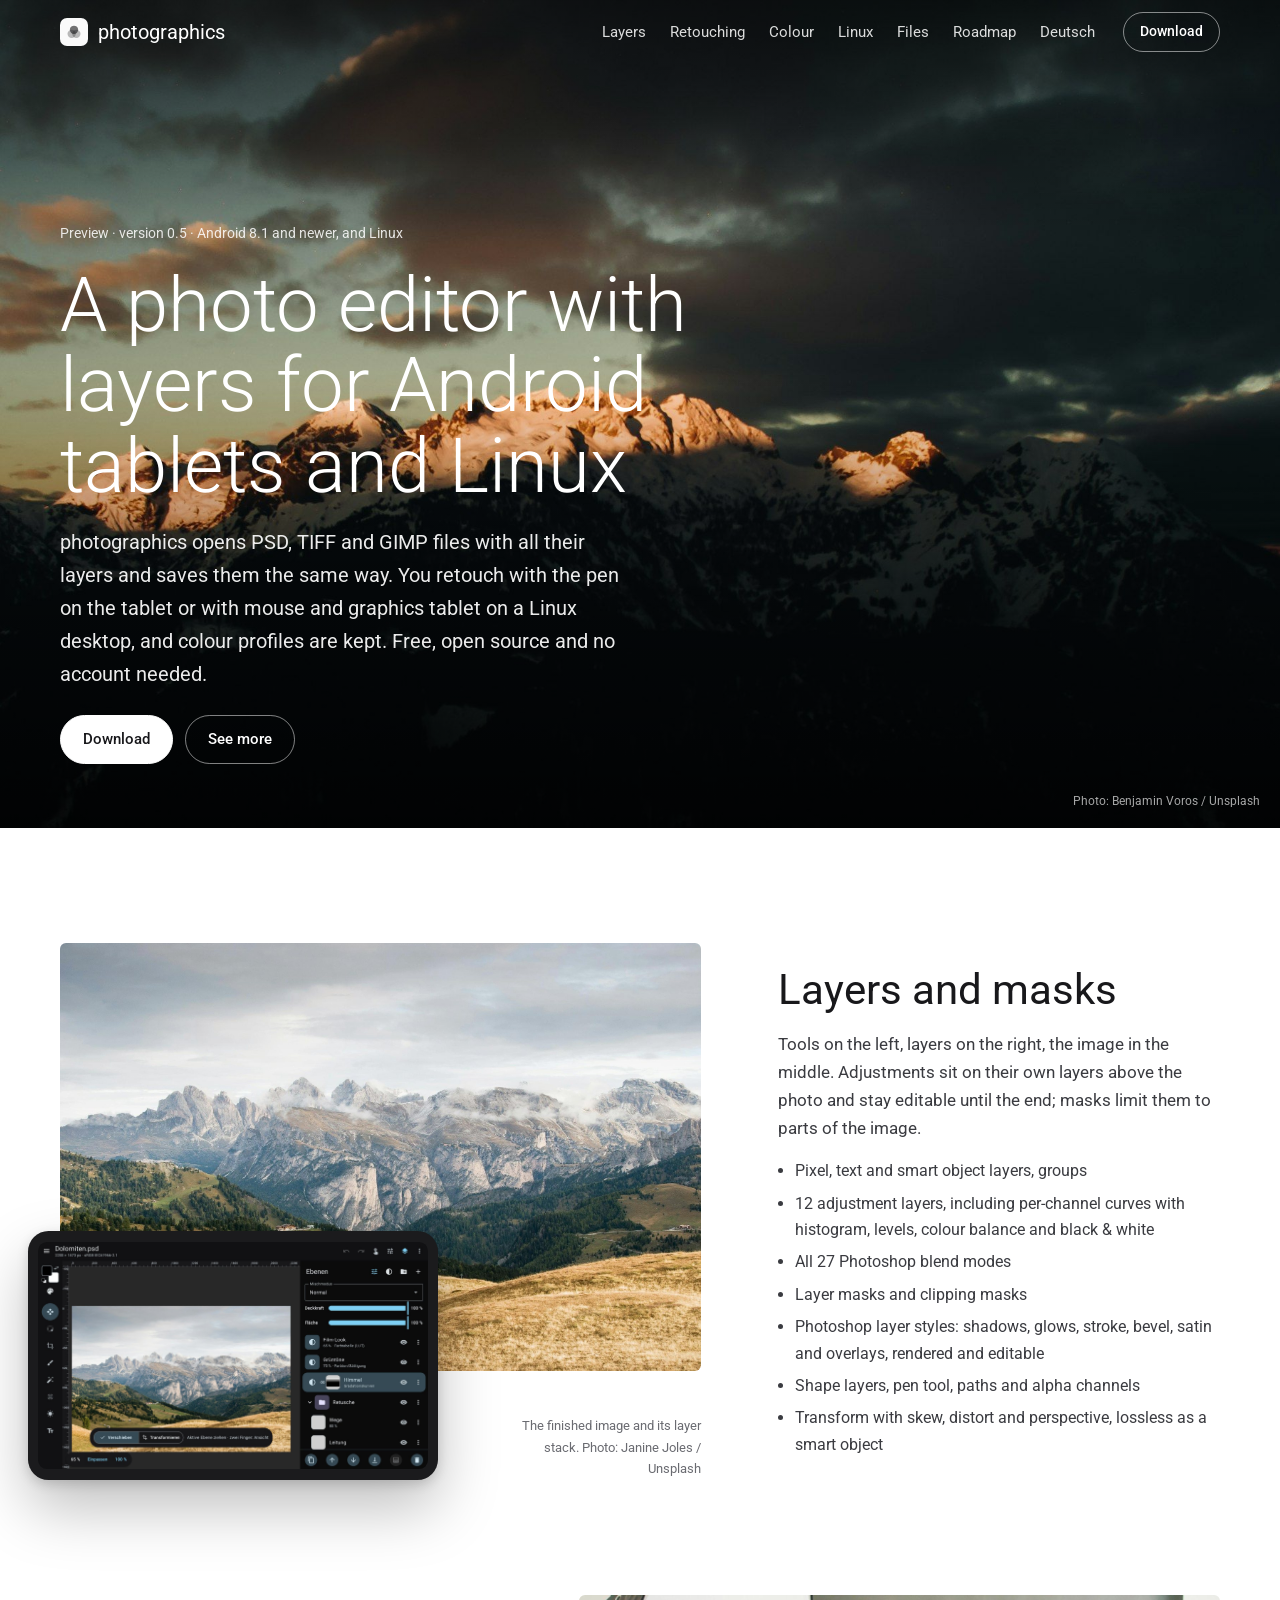
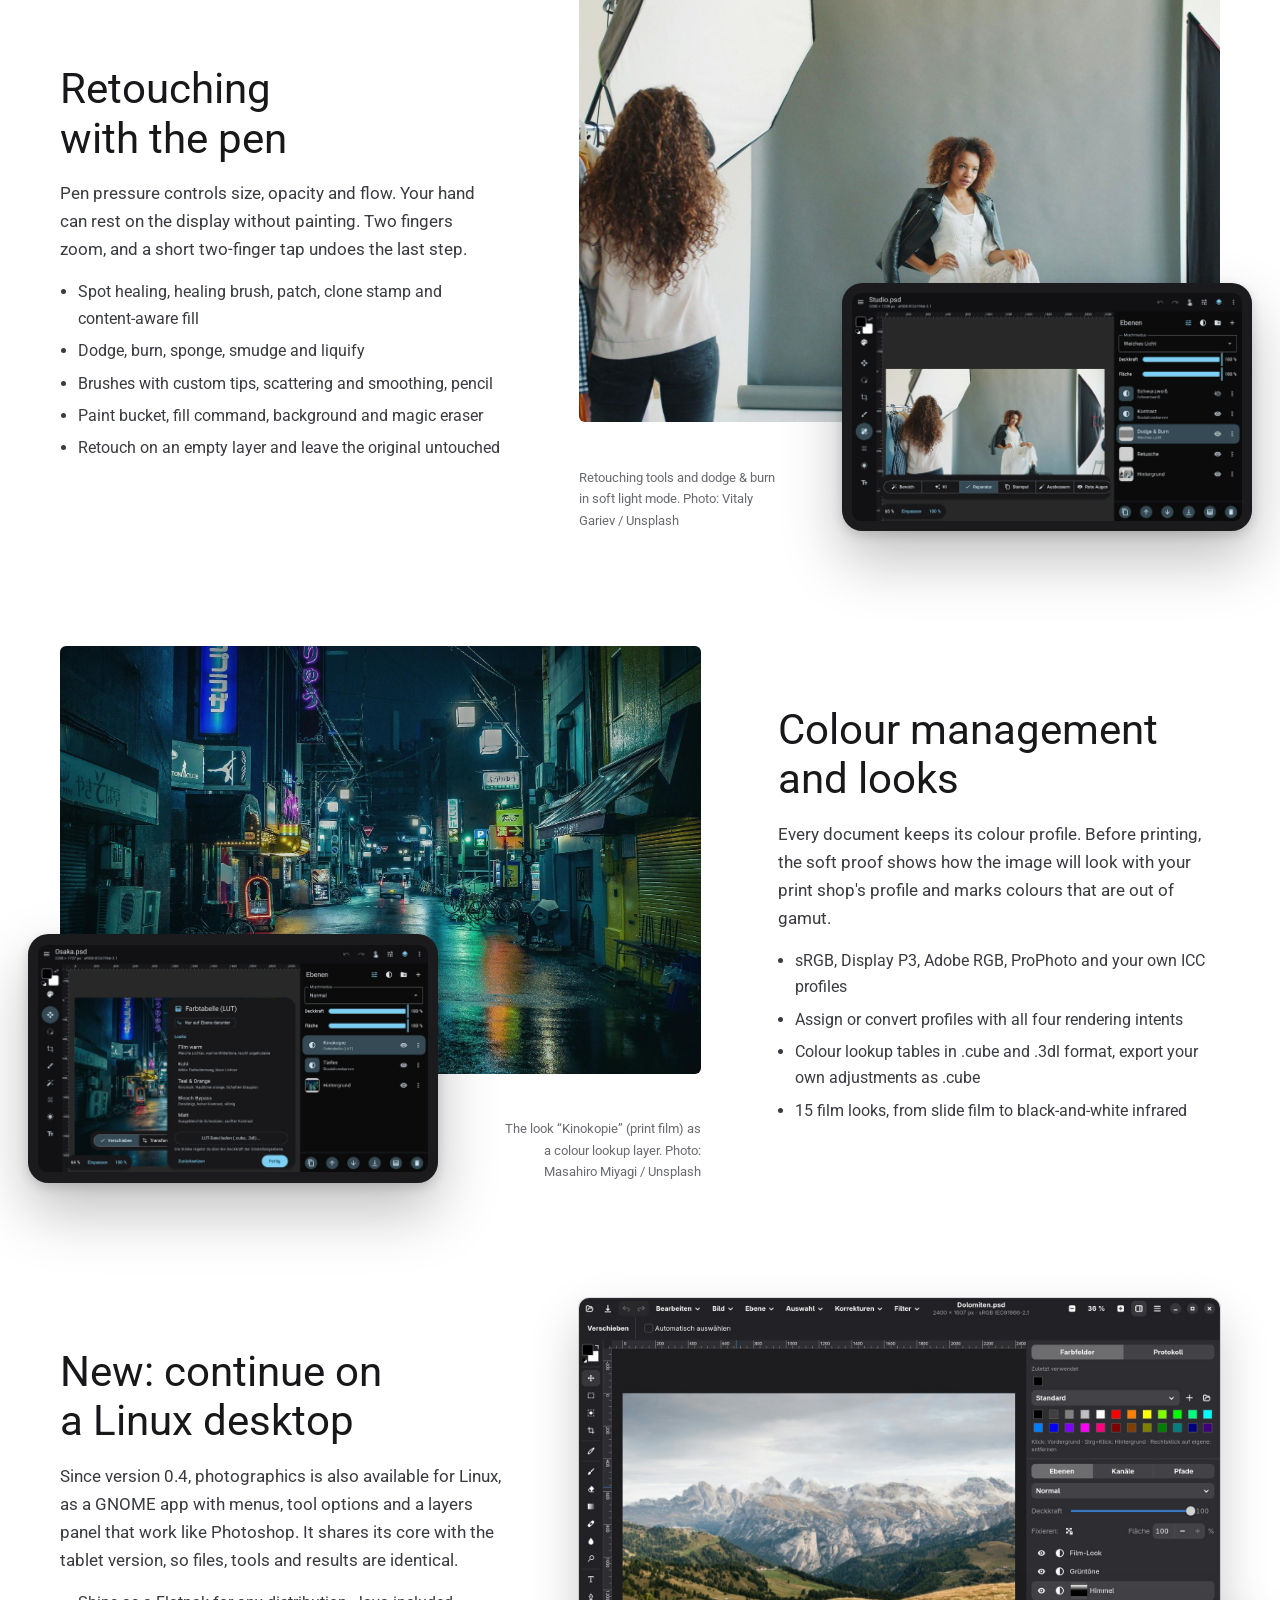
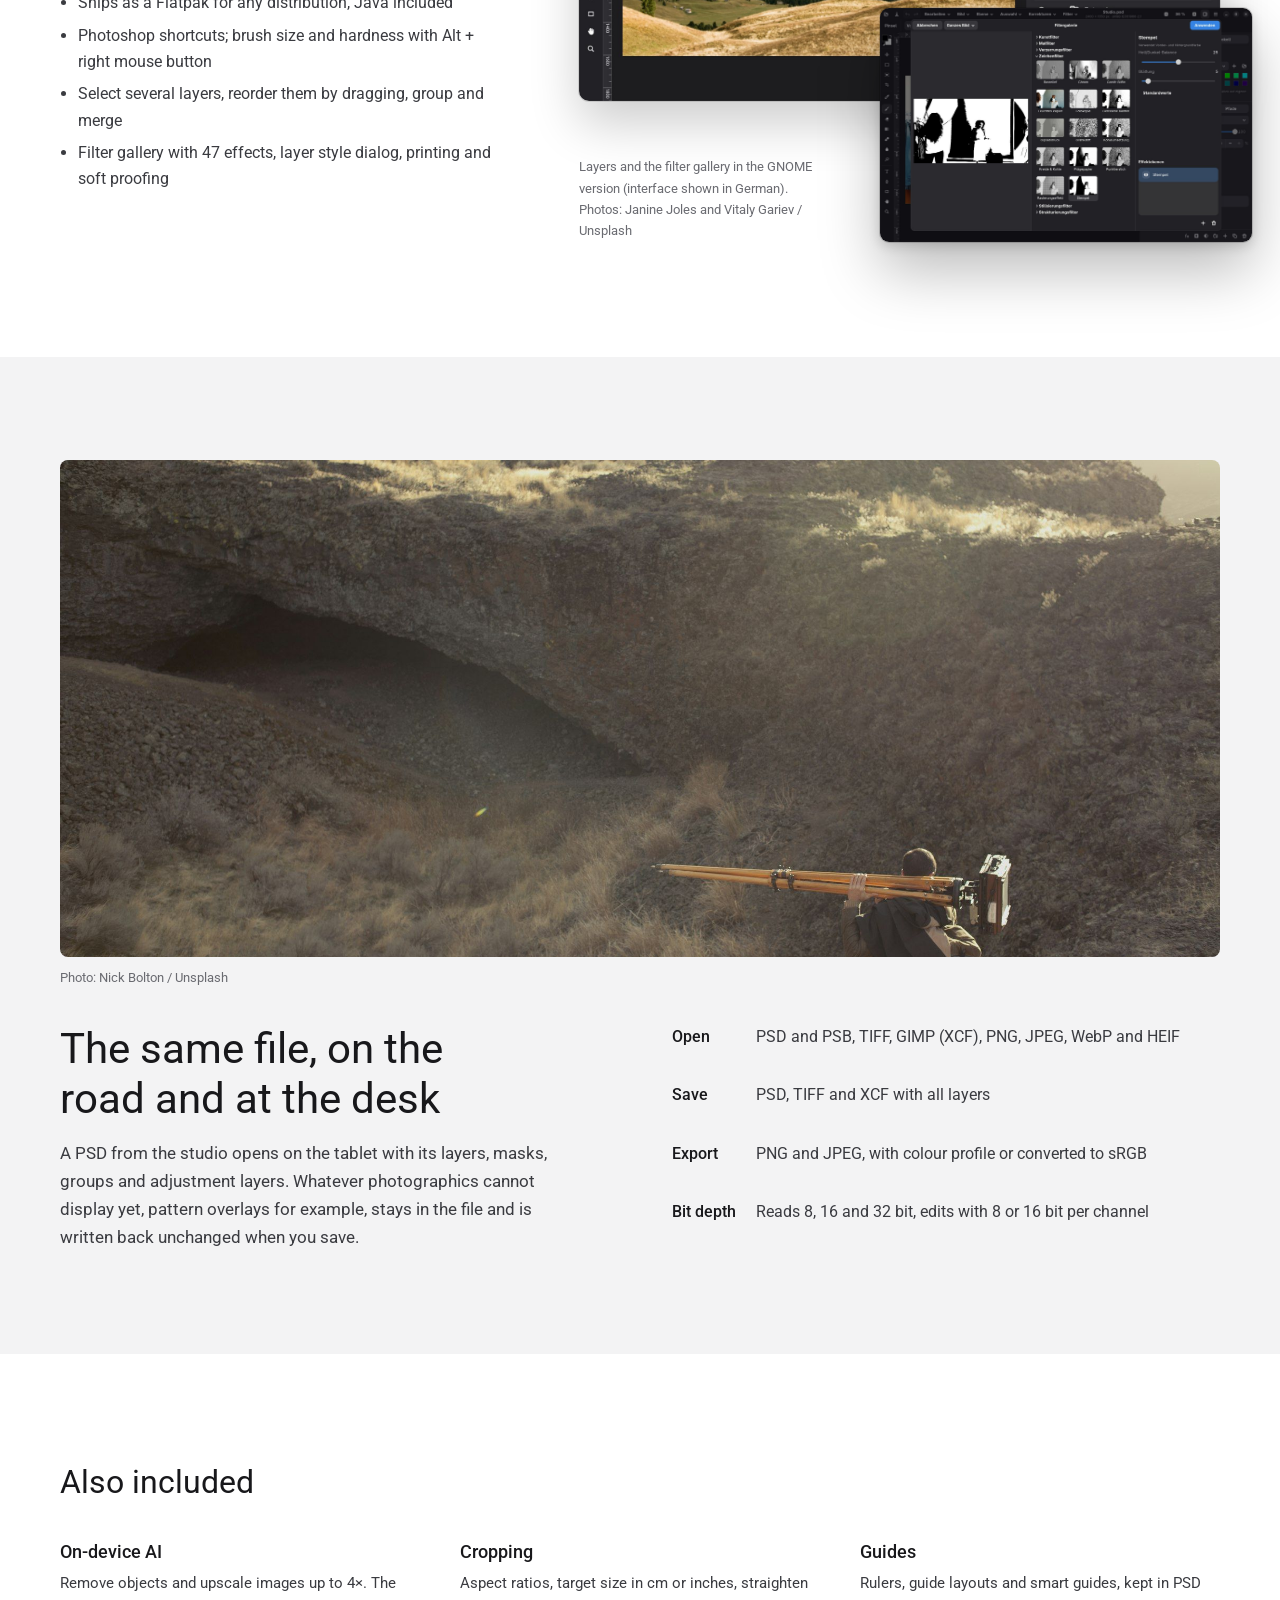
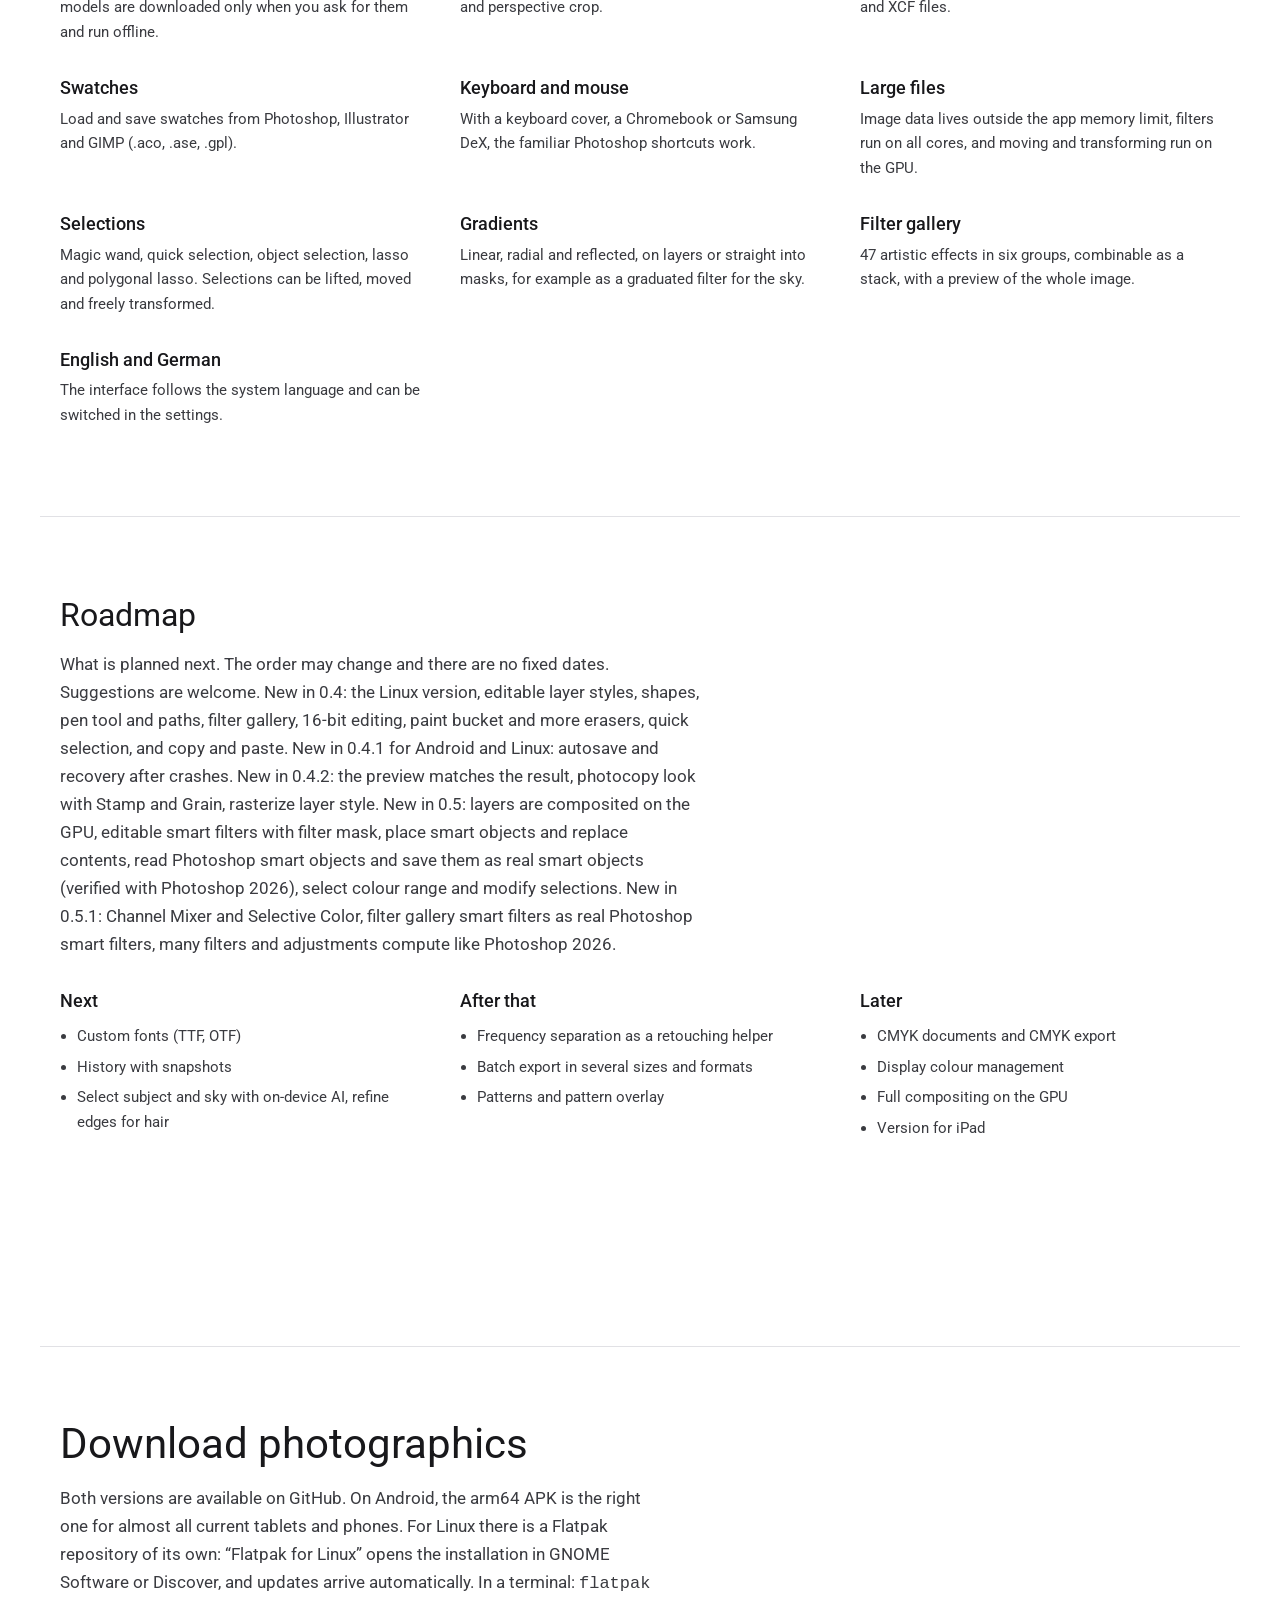
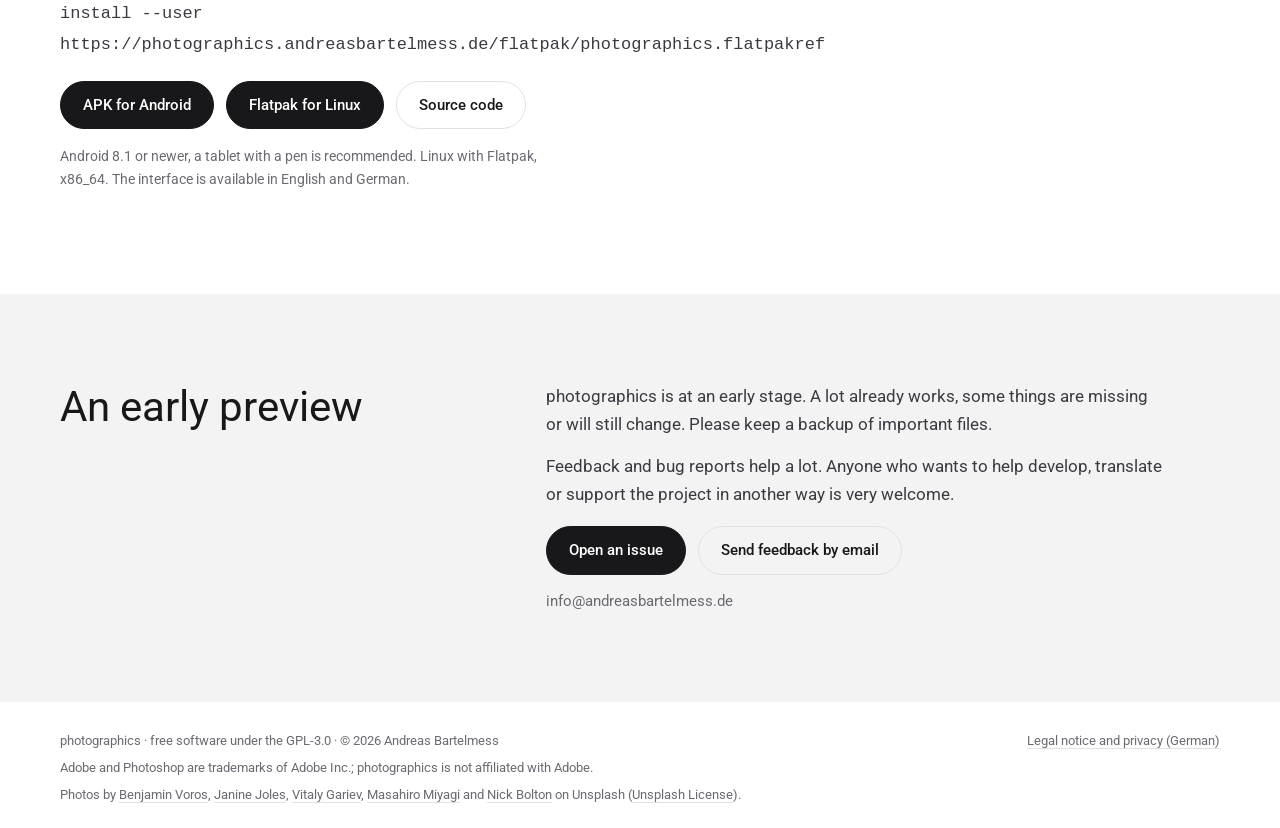
==== commit bde802d0: "photographics 0.5.1: Photoshop-Parität, Galerie-Smartfilter, Kanalmixer, Selektive Farbkorrektur And" ====
--- a/website/en/index.html
+++ b/website/en/index.html
@@ -181,7 +181,7 @@
 <header class="hero" id="top">
   <img src="../img/alpen-abend.jpg" alt="Snow-covered peaks in the last evening light under dark clouds" fetchpriority="high">
   <div class="wrap">
-    <span class="status">Preview · version 0.4 · Android 8.1 and newer, and Linux</span>
+    <span class="status">Preview · version 0.5 · Android 8.1 and newer, and Linux</span>
     <h1>A photo editor with layers for Android tablets and Linux</h1>
     <p class="lead">photographics opens PSD, TIFF and GIMP files with all their layers and saves them the same way. You retouch with the pen on the tablet or with mouse and graphics tablet on a Linux desktop, and colour profiles are kept. Free, open source and no account needed.</p>
     <div class="ctas">
@@ -319,7 +319,7 @@
   <div class="wrap">
     <header>
       <h2>Roadmap</h2>
-      <p>What is planned next. The order may change and there are no fixed dates. Suggestions are welcome. New in 0.4: the Linux version, editable layer styles, shapes, pen tool and paths, filter gallery, 16-bit editing, paint bucket and more erasers, quick selection, and copy and paste. New in 0.4.1 for Android and Linux: autosave and recovery after crashes. New in 0.4.2: the preview matches the result, photocopy look with Stamp and Grain, rasterize layer style.</p>
+      <p>What is planned next. The order may change and there are no fixed dates. Suggestions are welcome. New in 0.4: the Linux version, editable layer styles, shapes, pen tool and paths, filter gallery, 16-bit editing, paint bucket and more erasers, quick selection, and copy and paste. New in 0.4.1 for Android and Linux: autosave and recovery after crashes. New in 0.4.2: the preview matches the result, photocopy look with Stamp and Grain, rasterize layer style. New in 0.5: layers are composited on the GPU, editable smart filters with filter mask, place smart objects and replace contents, read Photoshop smart objects and save them as real smart objects (verified with Photoshop 2026), select colour range and modify selections. New in 0.5.1: Channel Mixer and Selective Color, filter gallery smart filters as real Photoshop smart filters, many filters and adjustments compute like Photoshop 2026.</p>
     </header>
     <div class="stages">
       <div>
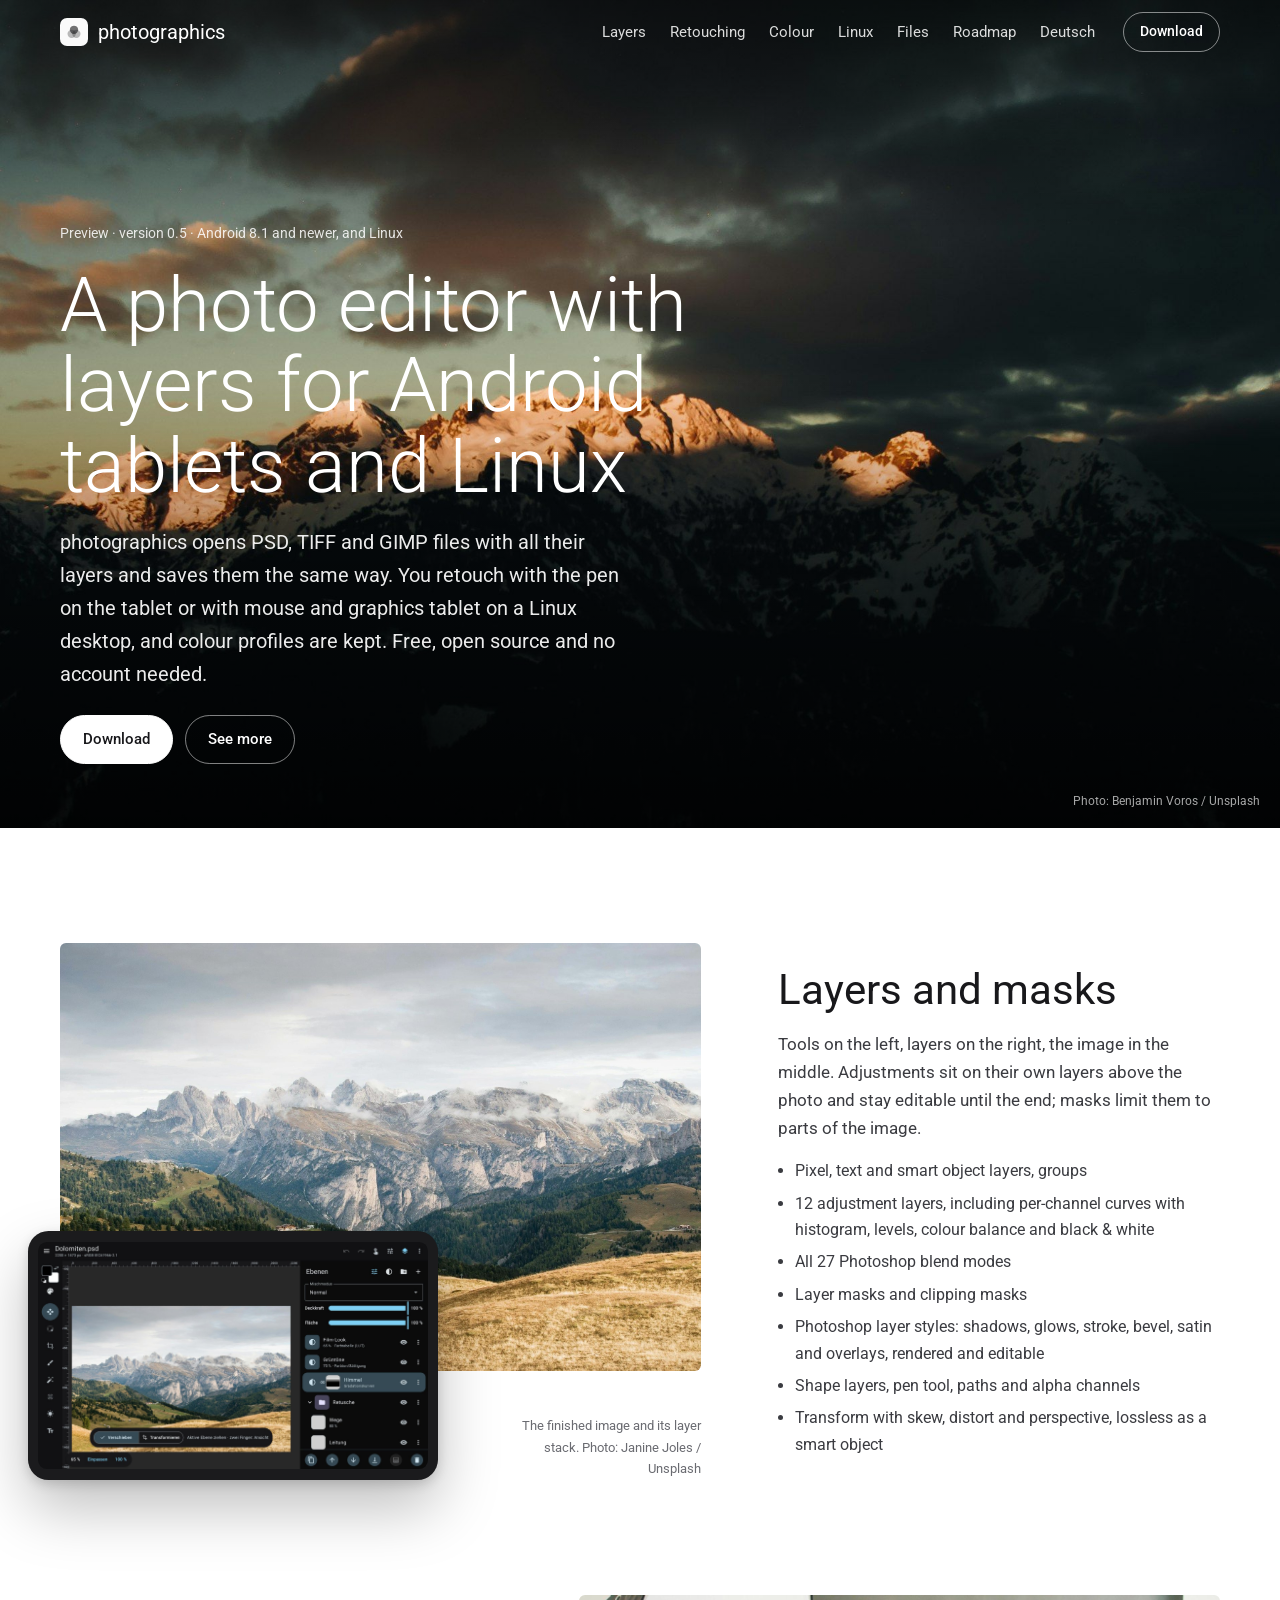
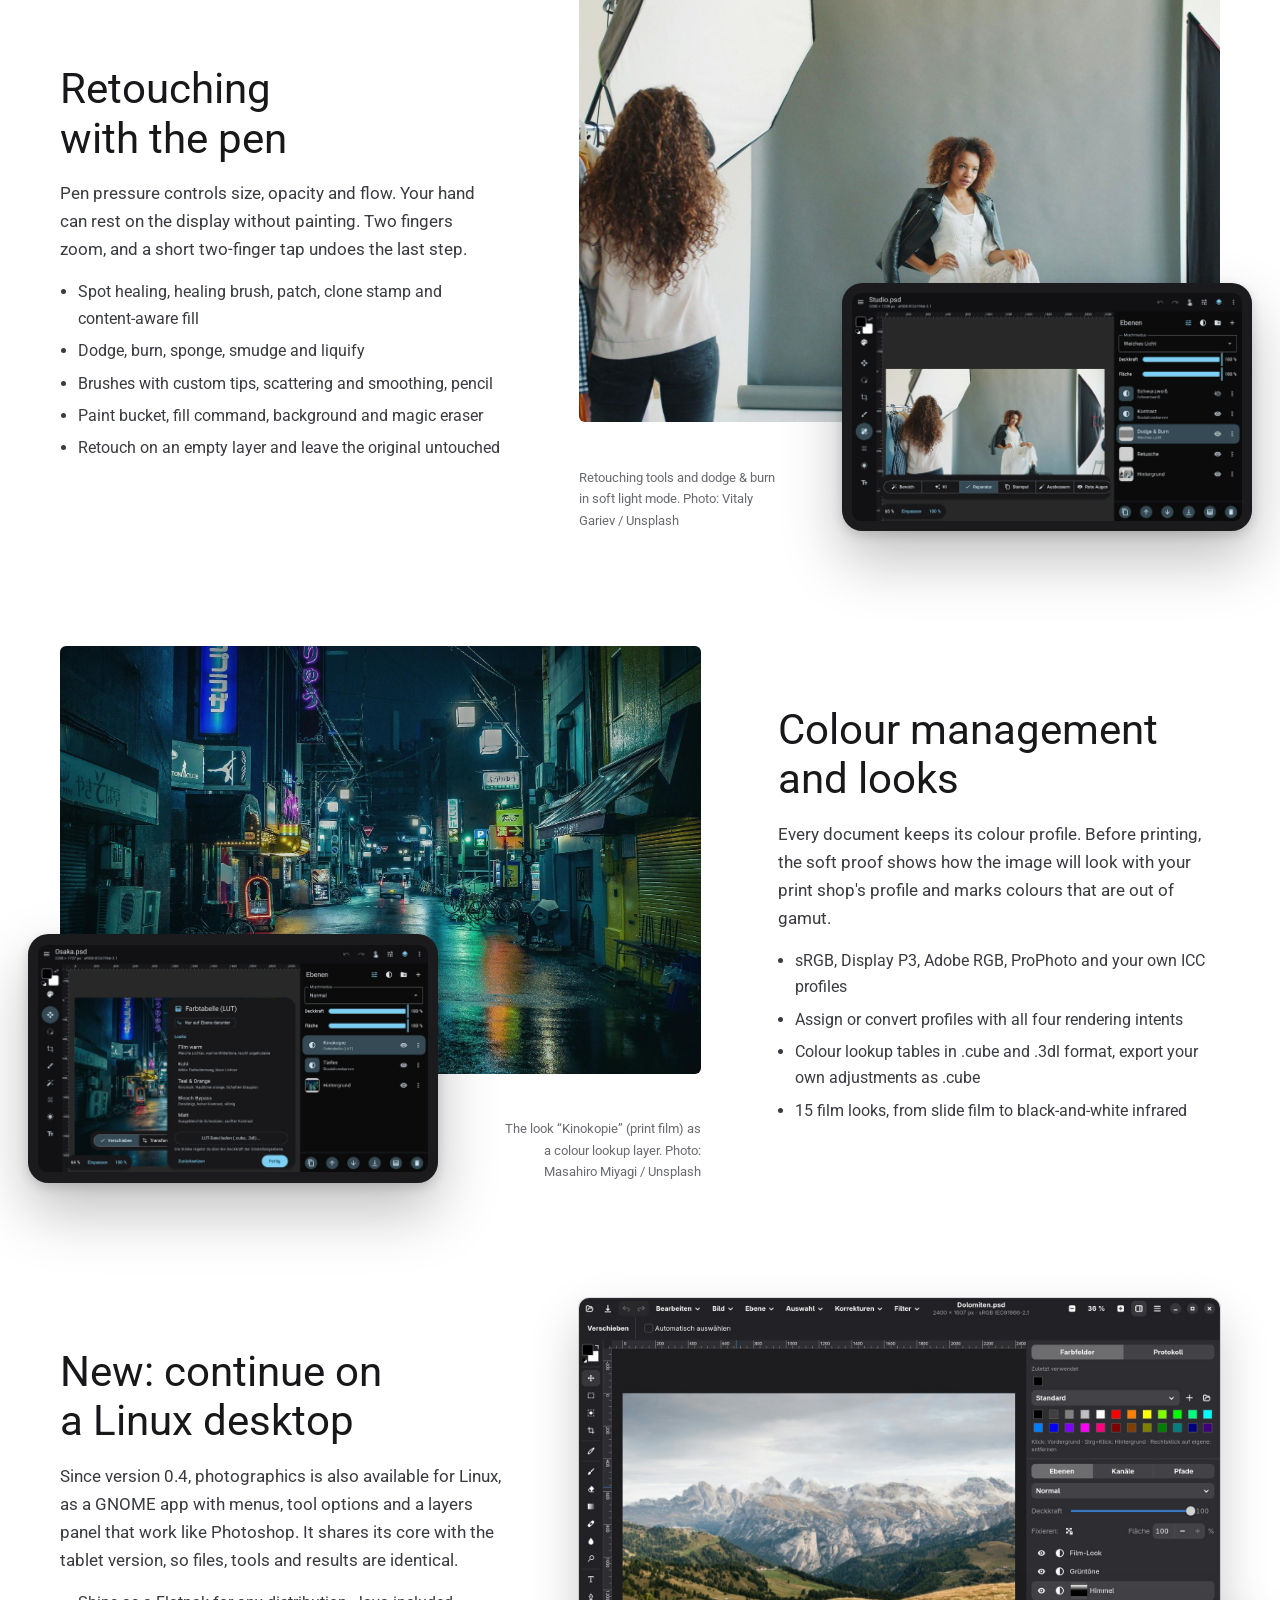
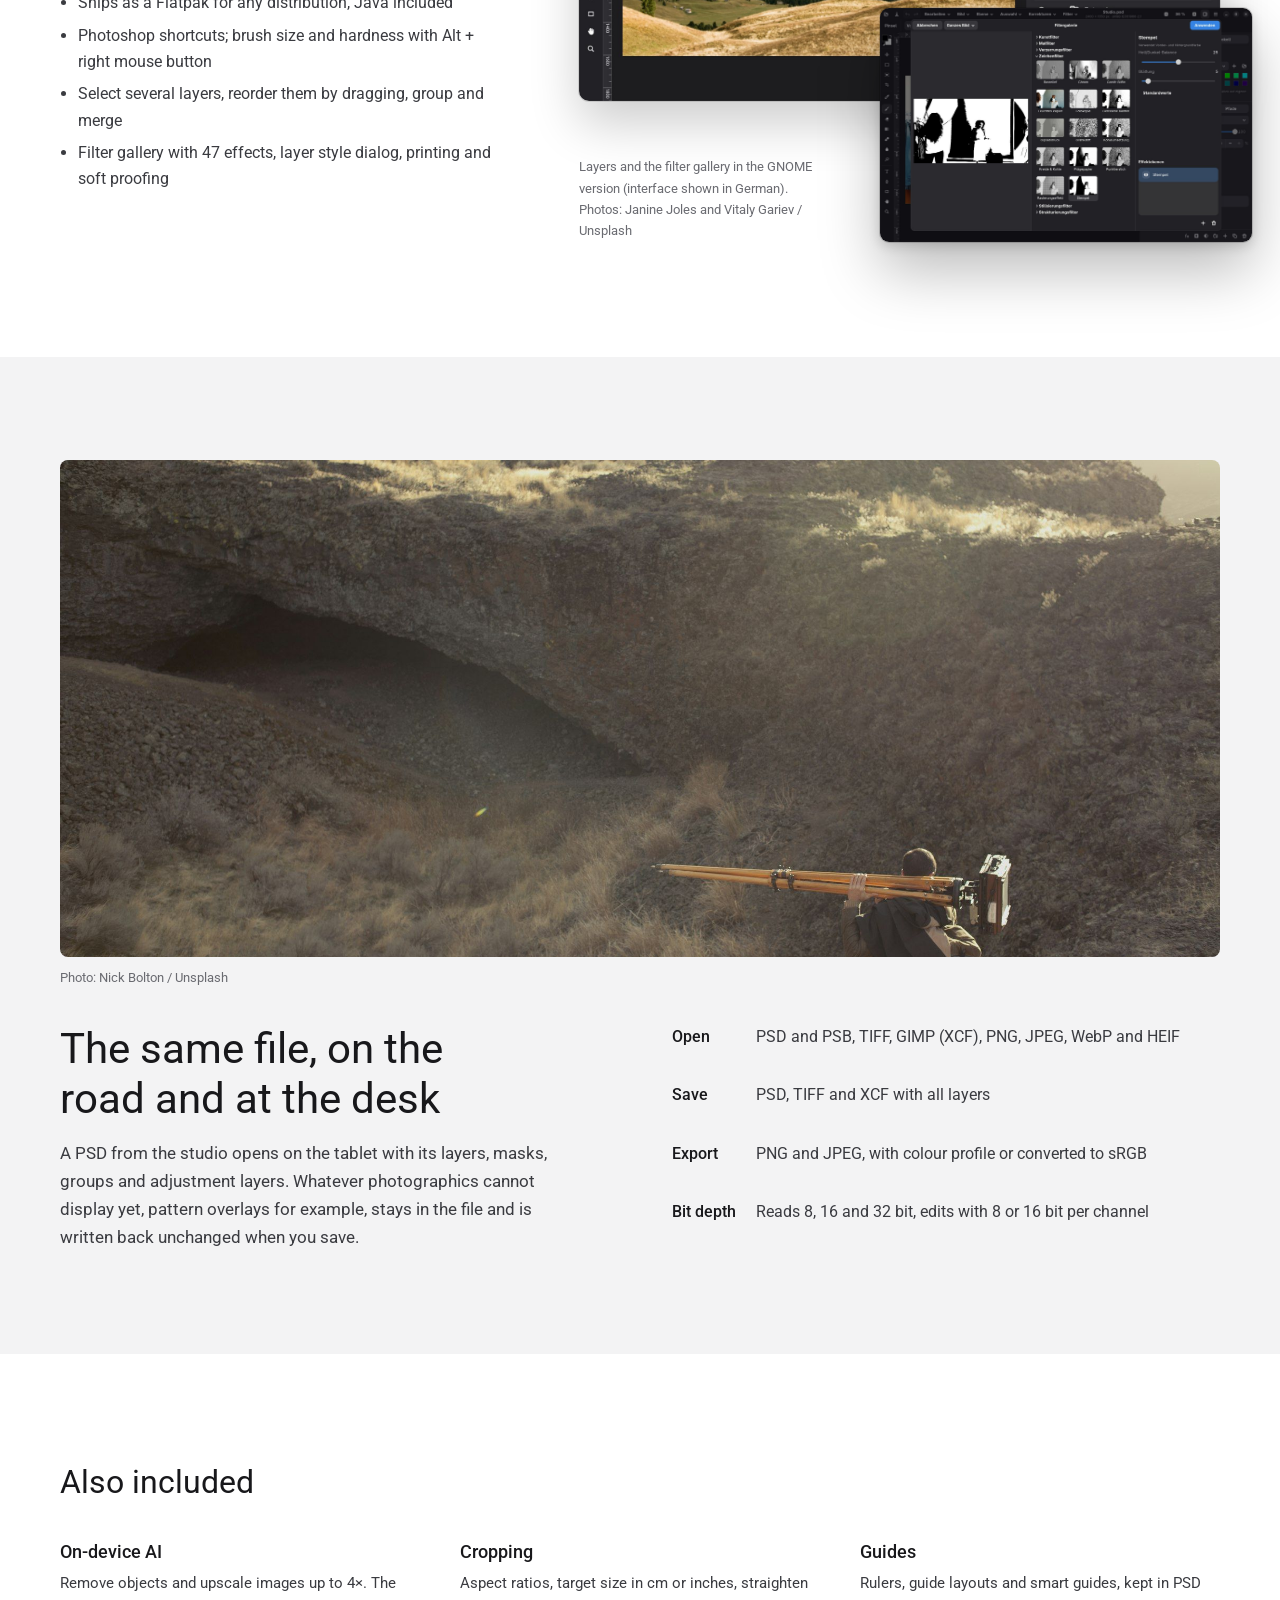
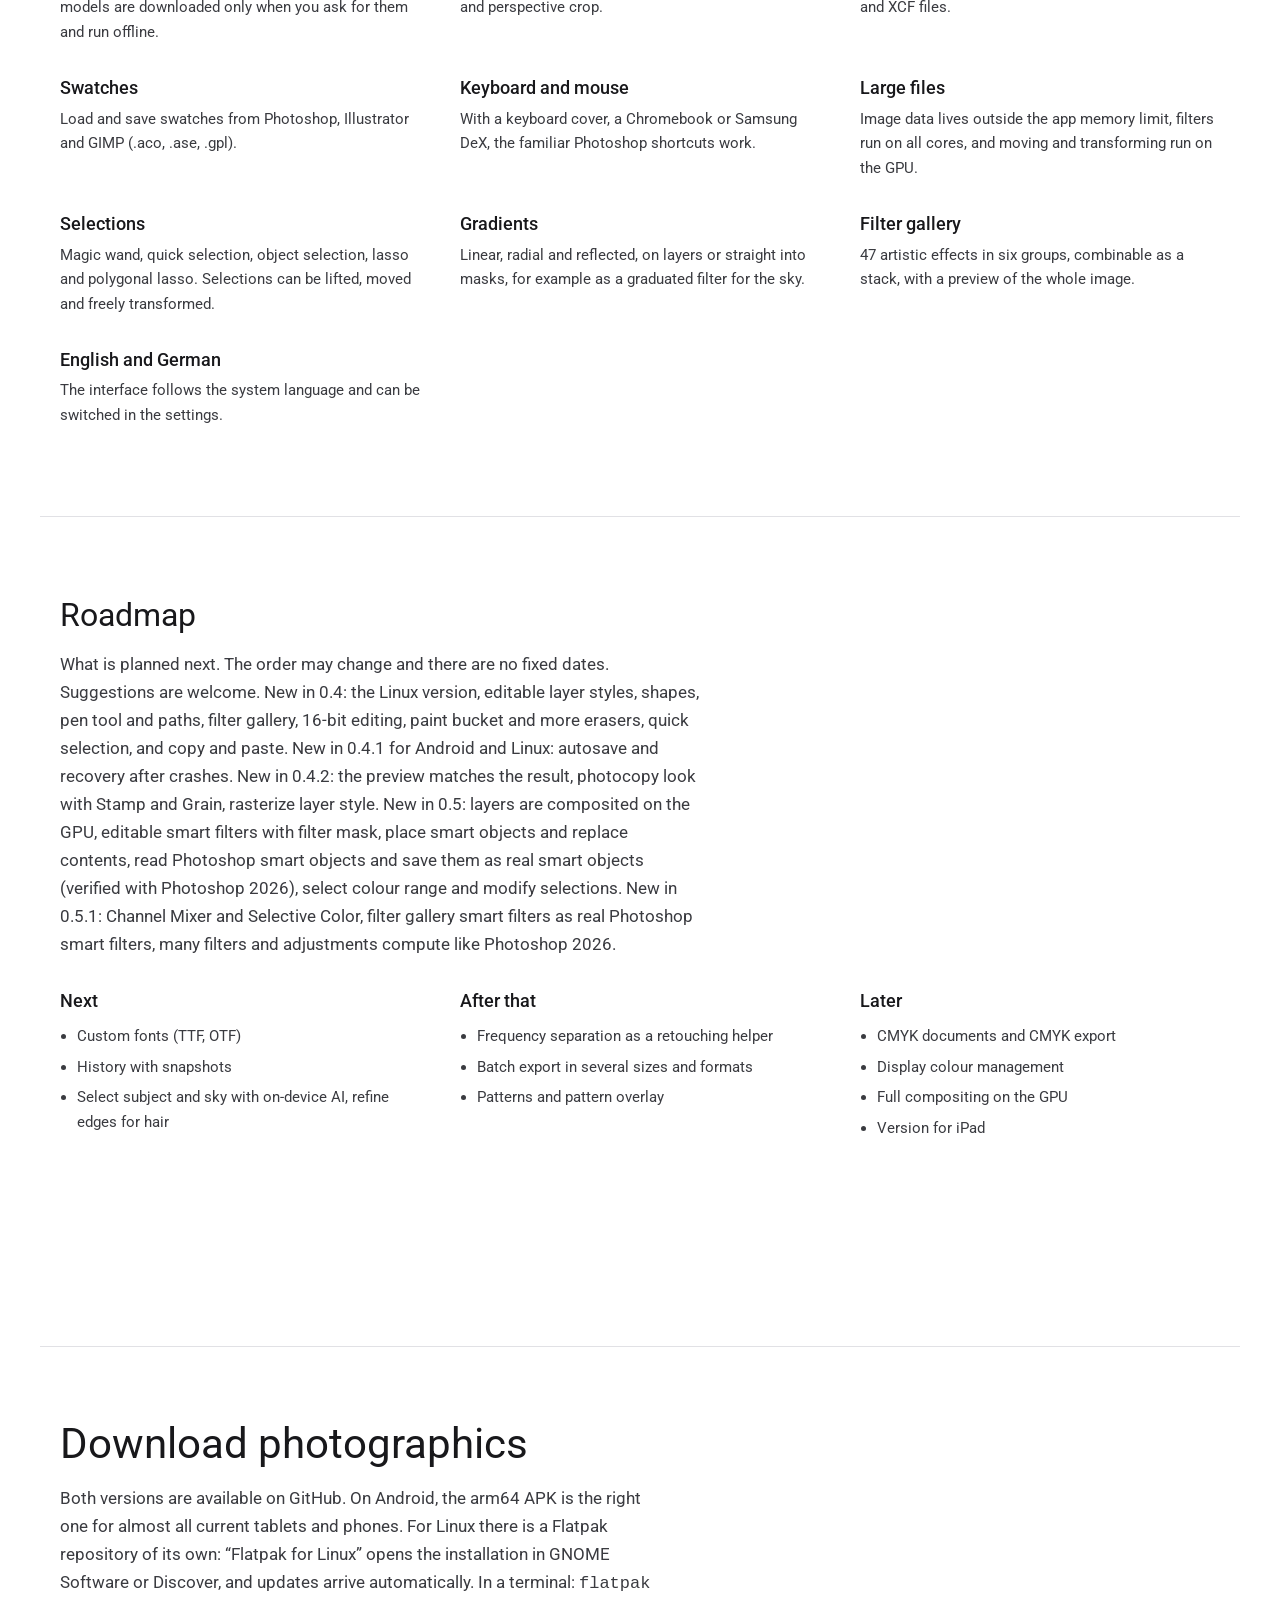
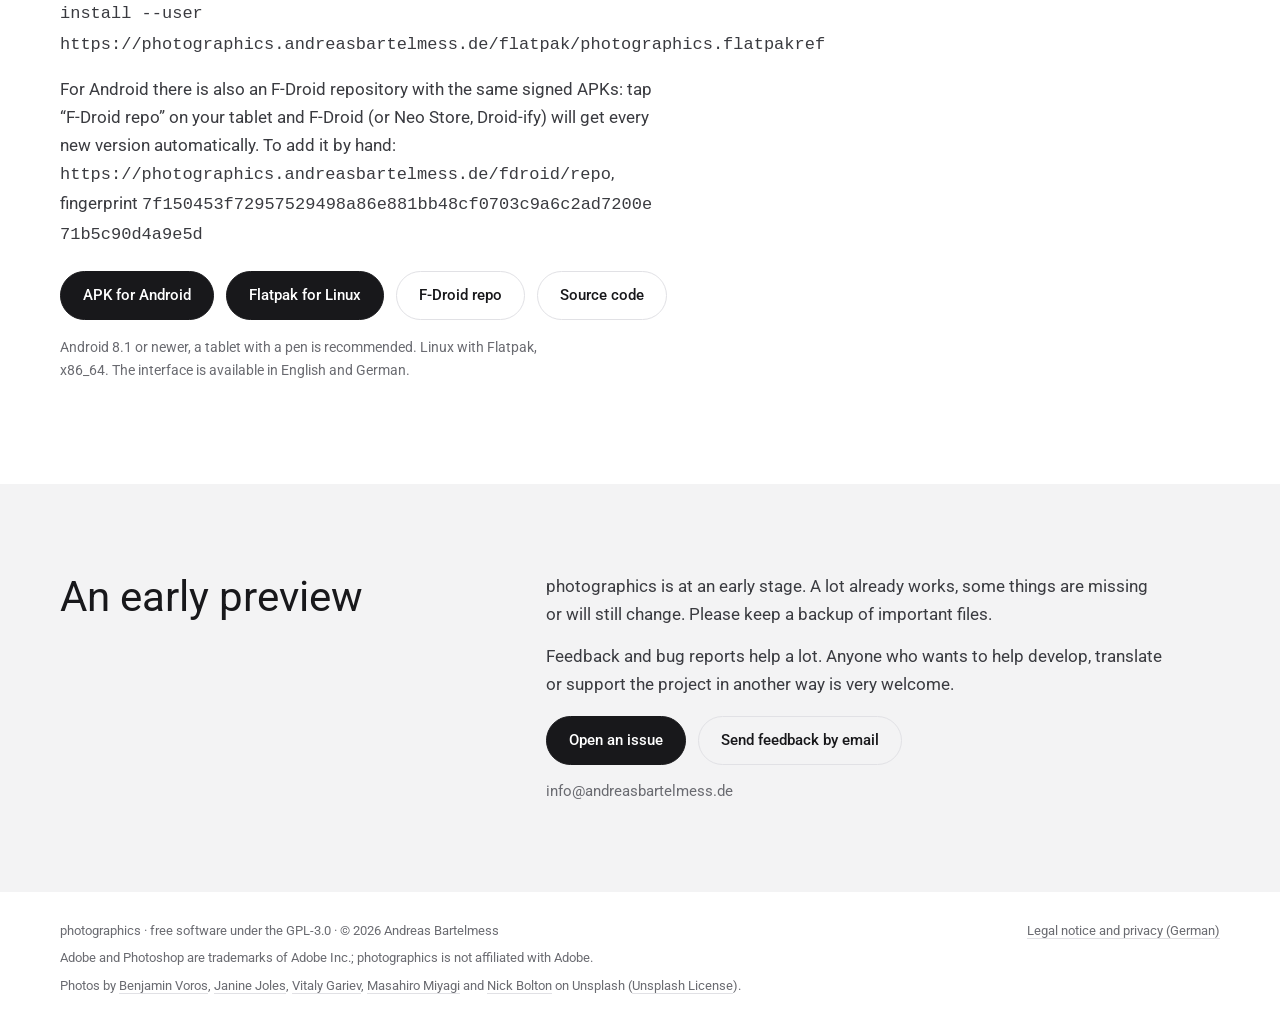
==== commit 638b5cf1: "Eigenes F-Droid-Repository - Website-Workflow baut bei jedem Release /fdroid/repo aus den signierten" ====
--- a/website/en/index.html
+++ b/website/en/index.html
@@ -355,9 +355,11 @@
   <div class="wrap">
     <h2>Download photographics</h2>
     <p>Both versions are available on GitHub. On Android, the arm64 APK is the right one for almost all current tablets and phones. For Linux there is a Flatpak repository of its own: “Flatpak for Linux” opens the installation in GNOME Software or Discover, and updates arrive automatically. In a terminal: <code>flatpak install --user https://photographics.andreasbartelmess.de/flatpak/photographics.flatpakref</code></p>
+    <p>For Android there is also an F-Droid repository with the same signed APKs: tap “F-Droid repo” on your tablet and F-Droid (or Neo Store, Droid-ify) will get every new version automatically. To add it by hand: <code>https://photographics.andreasbartelmess.de/fdroid/repo</code>, fingerprint <code style="word-break: break-all">7f150453f72957529498a86e881bb48cf0703c9a6c2ad7200e71b5c90d4a9e5d</code></p>
     <div class="actions">
       <a class="btn primary" data-repo="/releases/latest" href="#download">APK for Android</a>
       <a class="btn primary" href="../flatpak/photographics.flatpakref">Flatpak for Linux</a>
+      <a class="btn outline" href="fdroidrepos://photographics.andreasbartelmess.de/fdroid/repo?fingerprint=7f150453f72957529498a86e881bb48cf0703c9a6c2ad7200e71b5c90d4a9e5d">F-Droid repo</a>
       <a class="btn outline" data-repo="" href="#download">Source code</a>
     </div>
     <p class="req">Android 8.1 or newer, a tablet with a pen is recommended. Linux with Flatpak, x86_64. The interface is available in English and German.</p>
